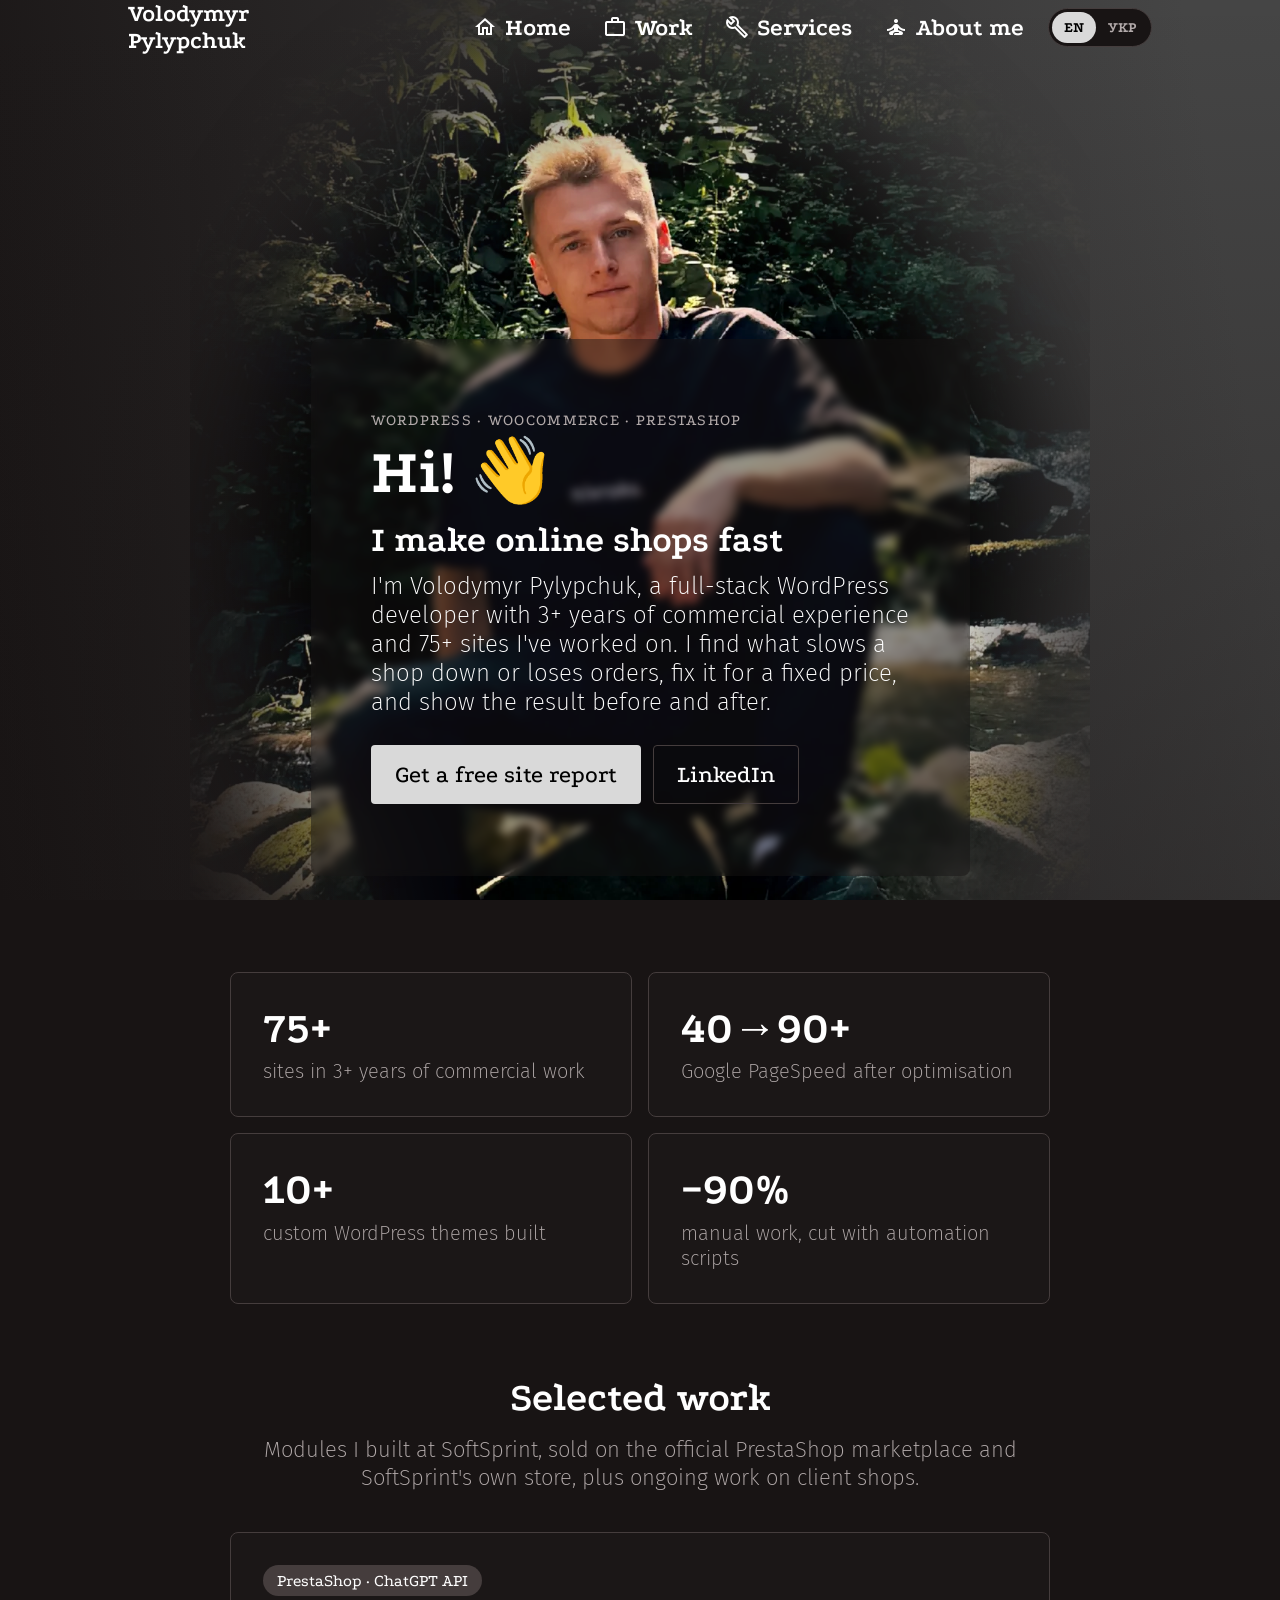
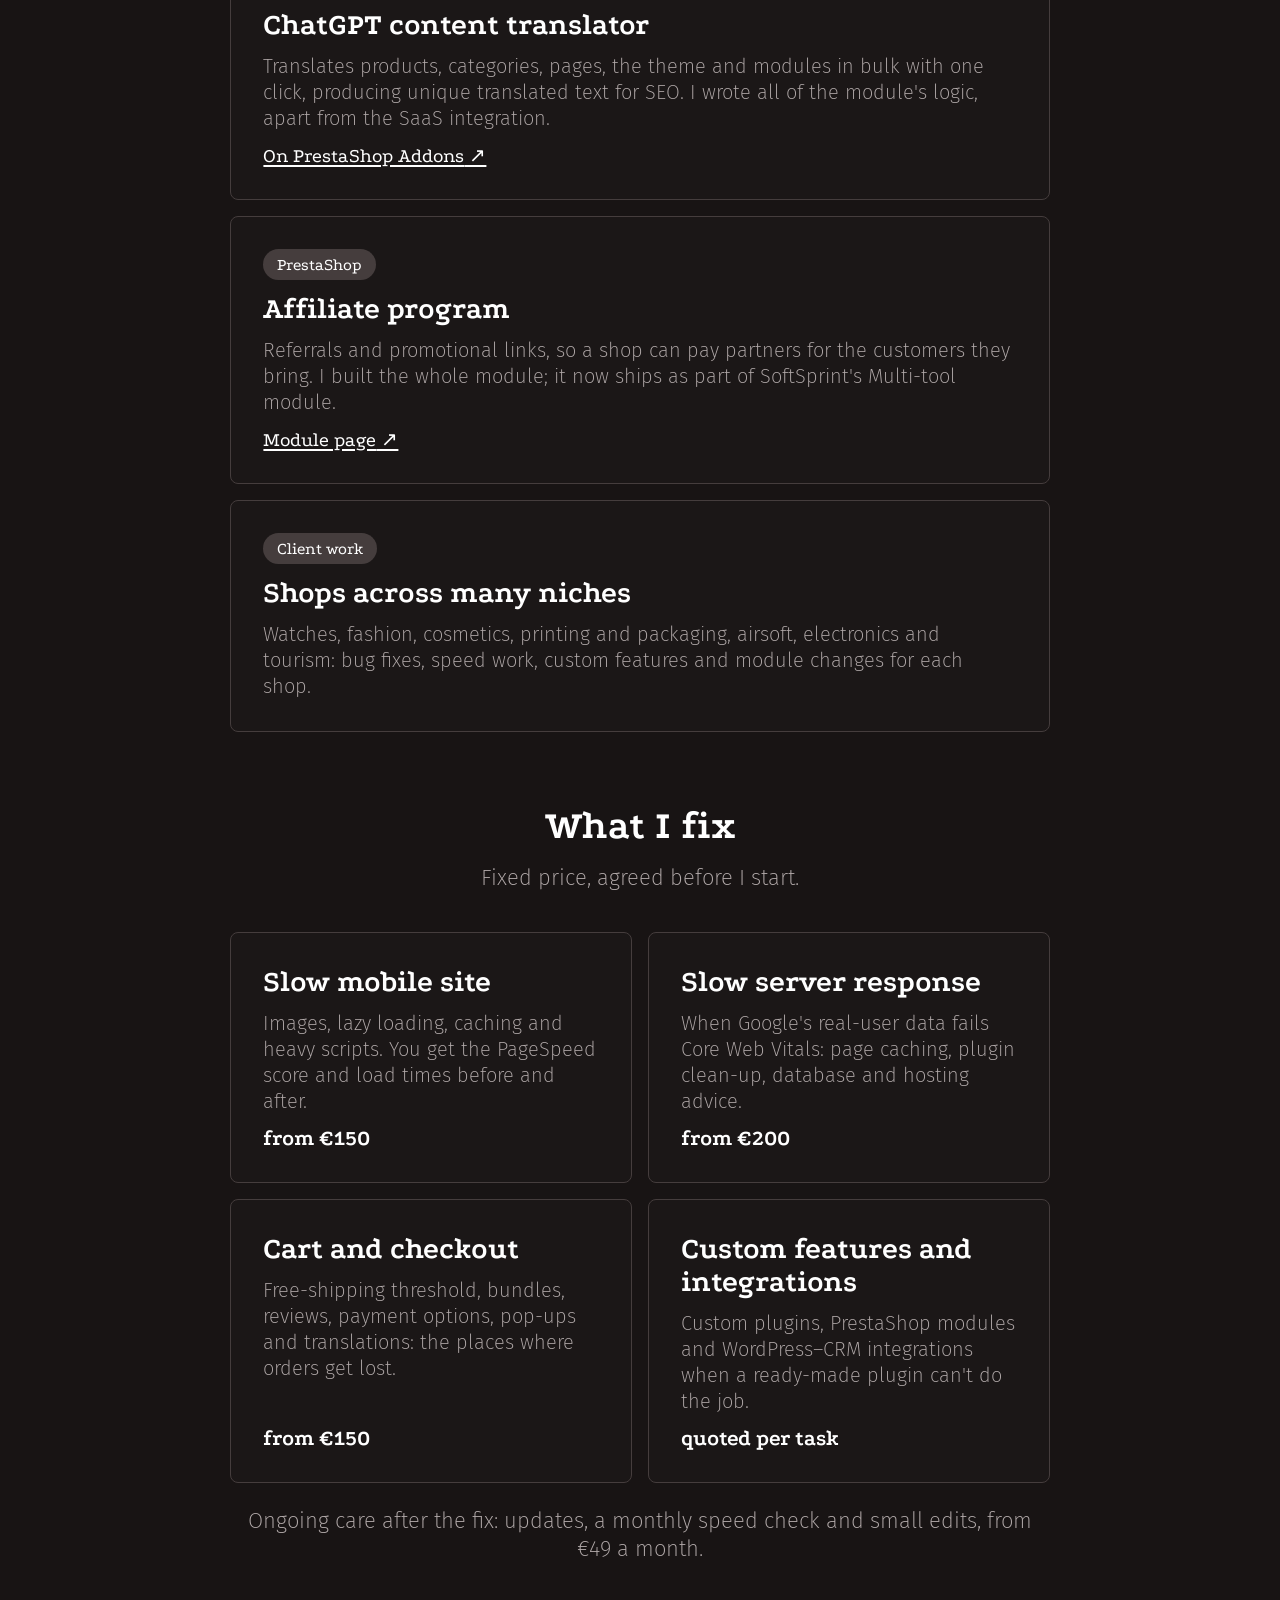
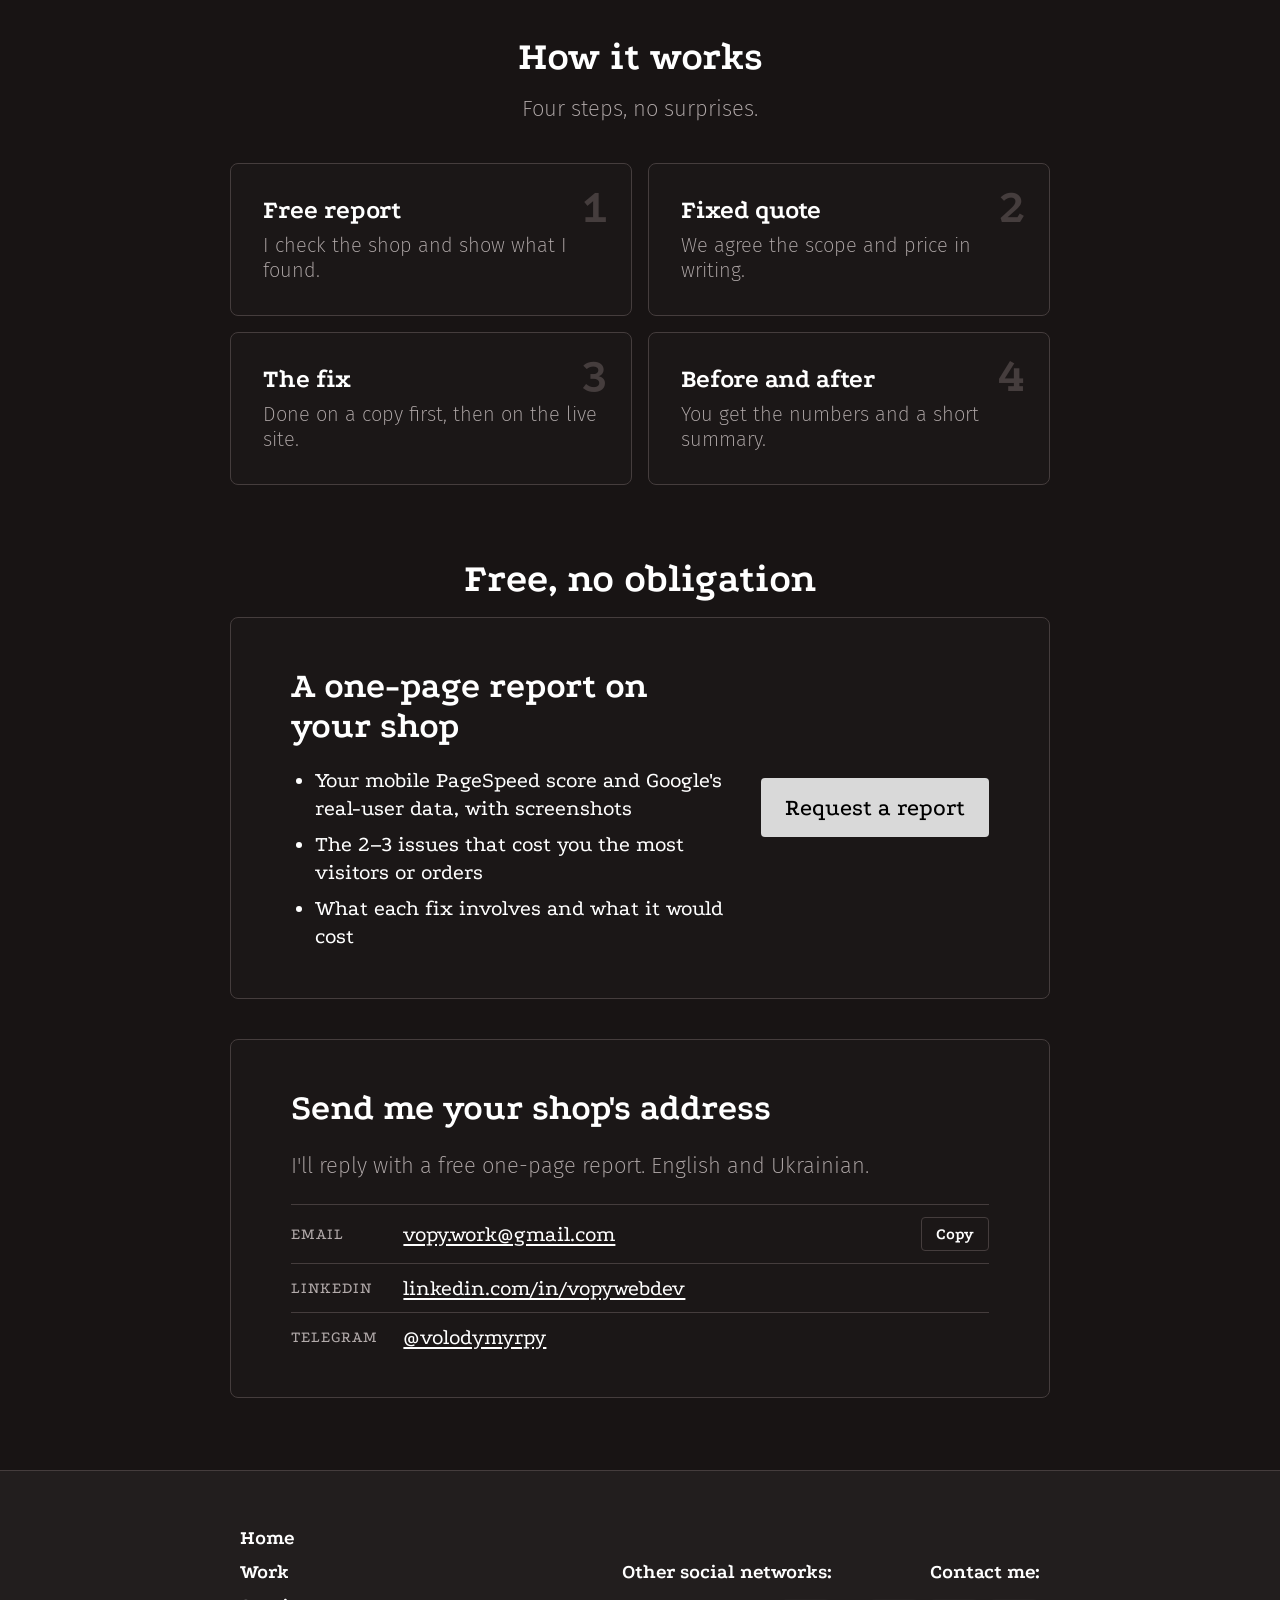
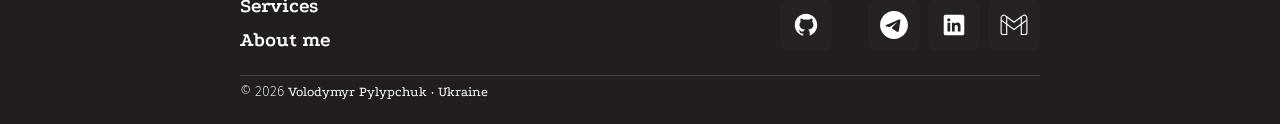
==== index.html @ 88cba9fb "Correct the 75+ sites and automation stats 75+ is every site worked on over 3+ years of commercial w" ====
<!doctype html>
<html lang="en">
<head>
  <meta charset="utf-8">
  <meta name="viewport" content="width=device-width, initial-scale=1">
  <title data-en="Volodymyr Pylypchuk · WordPress & PrestaShop developer" data-uk="Володимир Пилипчук · розробник WordPress і PrestaShop">Volodymyr Pylypchuk · WordPress & PrestaShop developer</title>
  <meta name="description" content="Volodymyr Pylypchuk, full-stack WordPress, WooCommerce and PrestaShop developer. I make online shops load fast and sell without friction.">
  <meta property="og:type" content="website">
  <meta property="og:title" content="Volodymyr Pylypchuk · WordPress & PrestaShop developer">
  <meta property="og:description" content="Volodymyr Pylypchuk, full-stack WordPress, WooCommerce and PrestaShop developer. I make online shops load fast and sell without friction.">
  <meta property="og:url" content="https://vopy03.github.io/portfolio/">
  <meta property="og:image" content="https://vopy03.github.io/portfolio/assets/img/self.webp">
  <link rel="canonical" href="https://vopy03.github.io/portfolio/">
  <link rel="icon" href="favicon.ico">
  <link rel="preconnect" href="https://fonts.googleapis.com">
  <link rel="preconnect" href="https://fonts.gstatic.com" crossorigin>
  <link rel="stylesheet" href="https://fonts.googleapis.com/css2?family=Podkova:wght@400;500;600;700&family=Fira+Sans:wght@300&display=swap">
  <link rel="stylesheet" href="https://fonts.googleapis.com/icon?family=Material+Icons+Outlined&display=block">
  <link rel="stylesheet" href="assets/css/style.css">
</head>
<body>
<script>(function(){var h=location.hash.slice(1),s=null;try{s=localStorage.getItem('lang')}catch(e){}var l=h==='uk'||h==='en'?h:(s||((navigator.language||'').toLowerCase().indexOf('uk')===0?'uk':'en'));if(l==='uk')document.body.classList.add('uk')})()</script>
<div class="transit"></div>
  <main>
    <div class="header">
      <a href="index.html" class="plink"><span class="logo-name"><span data-l="en">Volodymyr<br>Pylypchuk</span><span data-l="uk">Володимир<br>Пилипчук</span></span></a>
      <div class="header-right">
        <nav class="header-btns" aria-label="Main">
          <a href="index.html" class="header-btn plink"><span class="material-icons-outlined" aria-hidden="true">home</span><span class="header-btn-label"><span data-l="en">Home</span><span data-l="uk">Головна</span></span></a>
          <a href="index.html#work" class="header-btn"><span class="material-icons-outlined" aria-hidden="true">work_outline</span><span class="header-btn-label"><span data-l="en">Work</span><span data-l="uk">Роботи</span></span></a>
          <a href="index.html#services" class="header-btn"><span class="material-icons-outlined" aria-hidden="true">build</span><span class="header-btn-label"><span data-l="en">Services</span><span data-l="uk">Послуги</span></span></a>
          <a href="about.html" class="header-btn plink"><span class="material-icons-outlined" aria-hidden="true">self_improvement</span><span class="header-btn-label"><span data-l="en">About me</span><span data-l="uk">Про мене</span></span></a>
        </nav>
        <div class="lang" role="group" aria-label="Language">
          <button type="button" data-set="en" aria-pressed="true">EN</button>
          <button type="button" data-set="uk" aria-pressed="false">УКР</button>
        </div>
        <button type="button" class="header-burger-menu-btn" data-menu="open" aria-label="Menu"><span class="material-icons-outlined" aria-hidden="true">menu</span></button>
      </div>
      <div class="offcanvas-backdrop"></div>
      <div class="offcanvas" aria-hidden="true">
        <div class="offcanvas-header">
          <button type="button" class="material-icons-outlined btn-close" data-menu="close" aria-label="Close">close</button>
        </div>
        <div class="offcanvas-body">
          <nav class="header-btns" aria-label="Mobile">
          <a href="index.html" class="header-btn plink"><span class="material-icons-outlined" aria-hidden="true">home</span><span class="header-btn-label"><span data-l="en">Home</span><span data-l="uk">Головна</span></span></a>
          <a href="index.html#work" class="header-btn"><span class="material-icons-outlined" aria-hidden="true">work_outline</span><span class="header-btn-label"><span data-l="en">Work</span><span data-l="uk">Роботи</span></span></a>
          <a href="index.html#services" class="header-btn"><span class="material-icons-outlined" aria-hidden="true">build</span><span class="header-btn-label"><span data-l="en">Services</span><span data-l="uk">Послуги</span></span></a>
          <a href="about.html" class="header-btn plink"><span class="material-icons-outlined" aria-hidden="true">self_improvement</span><span class="header-btn-label"><span data-l="en">About me</span><span data-l="uk">Про мене</span></span></a>
          </nav>
        </div>
      </div>
    </div>
    <div class="welcome-block">
      <img alt="Volodymyr Pylypchuk" class="main-pic" src="assets/img/self.webp" width="1200" height="1200" fetchpriority="high">
      <div class="wrapper">
        <div class="first-text">
          <span class="ft-eyebrow">WordPress · WooCommerce · PrestaShop</span>
          <h1 class="ft-accent" data-l="en">Hi! 👋</h1><h1 class="ft-accent" data-l="uk">Привіт! 👋</h1>
          <h2 class="ft-subaccent" data-l="en">
            <div>I make online shops fast</div>
            <div>Full-stack WordPress developer</div>
            <div>75+ sites worked on</div>
            <div>PageSpeed ~40 → 90+</div>
            <div>I build PrestaShop modules</div>
            <div>I'm left handed :)</div>
          </h2>
          <h2 class="ft-subaccent" data-l="uk">
            <div>Роблю магазини швидкими</div>
            <div>Full-stack розробник на WordPress</div>
            <div>75+ сайтів у роботі</div>
            <div>PageSpeed ~40 → 90+</div>
            <div>Створюю модулі PrestaShop</div>
            <div>Я шульга :)</div>
          </h2>
          <p class="ft-solid" data-l="en">I'm Volodymyr Pylypchuk, a full-stack WordPress developer with 3+ years of commercial experience and 75+ sites I've worked on. I find what slows a shop down or loses orders, fix it for a fixed price, and show the result before and after.</p>
          <p class="ft-solid" data-l="uk">Я Володимир Пилипчук, full-stack розробник на WordPress, понад 3 роки комерційного досвіду і понад 75 сайтів, з якими я працював. Знаходжу, що гальмує магазин або губить замовлення, виправляю за фіксовану ціну й показую результат до і після.</p>
          <div class="ft-cta">
            <a class="p-more-btn" href="#contact"><span data-l="en">Get a free site report</span><span data-l="uk">Безкоштовний звіт</span></a>
            <a class="ghost-btn" href="https://www.linkedin.com/in/vopywebdev/" target="_blank" rel="noopener">LinkedIn</a>
          </div>
        </div>
      </div>
    </div>
    <div class="main-content">
      <div class="wrapper">
        <div class="facts">
          <div class="fact panel"><b>75+</b><span data-l="en">sites in 3+ years of commercial work</span><span data-l="uk">сайтів за 3+ роки комерційного досвіду</span></div>
          <div class="fact panel"><b>40→90+</b><span data-l="en">Google PageSpeed after optimisation</span><span data-l="uk">Google PageSpeed після оптимізації</span></div>
          <div class="fact panel"><b>10+</b><span data-l="en">custom WordPress themes built</span><span data-l="uk">власних тем WordPress</span></div>
          <div class="fact panel"><b>−90%</b><span data-l="en">manual work, cut with automation scripts</span><span data-l="uk">ручної роботи завдяки скриптам автоматизації</span></div>
        </div>

        <div id="work"></div>
        <h3 class="before-projects-label" data-l="en">Selected work</h3><h3 class="before-projects-label" data-l="uk">Вибрані роботи</h3>
        <p class="section-sub" data-l="en">Modules I built at SoftSprint, sold on the official PrestaShop marketplace and SoftSprint's own store, plus ongoing work on client shops.</p><p class="section-sub" data-l="uk">Модулі, які я створив у SoftSprint (продаються на офіційному маркетплейсі PrestaShop і в магазині SoftSprint), і робота з магазинами клієнтів.</p>
        <div class="cards">
          <article class="card panel">
            <span class="tag">PrestaShop · ChatGPT API</span>
            <h3 data-l="en">ChatGPT content translator</h3><h3 data-l="uk">Перекладач контенту на ChatGPT</h3>
            <p data-l="en">Translates products, categories, pages, the theme and modules in bulk with one click, producing unique translated text for SEO. I wrote all of the module's logic, apart from the SaaS integration.</p><p data-l="uk">Масово перекладає товари, категорії, сторінки, тему й модулі в один клік і дає унікальні тексти для SEO. Усю логіку модуля написав я, крім інтеграції з SaaS.</p>
            <a class="card-link" href="https://addons.prestashop.com/en/international-localization/95217-translate-all-in-one-using-chatgpt-seo-translation.html" target="_blank" rel="noopener"><span data-l="en">On PrestaShop Addons</span><span data-l="uk">На PrestaShop Addons</span> ↗</a>
          </article>
          <article class="card panel">
            <span class="tag">PrestaShop</span>
            <h3 data-l="en">Affiliate program</h3><h3 data-l="uk">Партнерська програма</h3>
            <p data-l="en">Referrals and promotional links, so a shop can pay partners for the customers they bring. I built the whole module; it now ships as part of SoftSprint's Multi-tool module.</p><p data-l="uk">Реферали й промопосилання, щоб магазин платив партнерам за приведених покупців. Модуль повністю мій, зараз він входить до модуля Multi-tool від SoftSprint.</p>
            <a class="card-link" href="https://softsprint.net/2023/10/14/affiliate-program-with-referrals-promotional-links-prestashop-module/" target="_blank" rel="noopener"><span data-l="en">Module page</span><span data-l="uk">Сторінка модуля</span> ↗</a>
          </article>
          <article class="card panel">
            <span class="tag" data-l="en">Client work</span><span class="tag" data-l="uk">Для клієнтів</span>
            <h3 data-l="en">Shops across many niches</h3><h3 data-l="uk">Магазини різних ніш</h3>
            <p data-l="en">Watches, fashion, cosmetics, printing and packaging, airsoft, electronics and tourism: bug fixes, speed work, custom features and module changes for each shop.</p><p data-l="uk">Годинники, одяг, косметика, друк і пакування, airsoft, електроніка, туризм: баги, швидкість, власний функціонал і допрацювання модулів під конкретний магазин.</p>
          </article>
        </div>

        <div id="services"></div>
        <h3 class="before-projects-label" data-l="en">What I fix</h3><h3 class="before-projects-label" data-l="uk">Що я виправляю</h3>
        <p class="section-sub" data-l="en">Fixed price, agreed before I start.</p><p class="section-sub" data-l="uk">Фіксована ціна, погоджена до початку.</p>
        <div class="cards two">
          <article class="card panel">
            <h3 data-l="en">Slow mobile site</h3><h3 data-l="uk">Повільна мобільна версія</h3>
            <p data-l="en">Images, lazy loading, caching and heavy scripts. You get the PageSpeed score and load times before and after.</p><p data-l="uk">Зображення, ліниве завантаження, кеш і важкі скрипти. Ви отримуєте оцінку PageSpeed і час завантаження до і після.</p>
            <span class="price" data-l="en">from €150</span><span class="price" data-l="uk">від 5 000 грн</span>
          </article>
          <article class="card panel">
            <h3 data-l="en">Slow server response</h3><h3 data-l="uk">Повільна відповідь сервера</h3>
            <p data-l="en">When Google's real-user data fails Core Web Vitals: page caching, plugin clean-up, database and hosting advice.</p><p data-l="uk">Коли реальні дані Google не проходять Core Web Vitals: кеш сторінок, чистка плагінів, база даних і поради щодо хостингу.</p>
            <span class="price" data-l="en">from €200</span><span class="price" data-l="uk">від 7 000 грн</span>
          </article>
          <article class="card panel">
            <h3 data-l="en">Cart and checkout</h3><h3 data-l="uk">Кошик і оформлення замовлення</h3>
            <p data-l="en">Free-shipping threshold, bundles, reviews, payment options, pop-ups and translations: the places where orders get lost.</p><p data-l="uk">Поріг безкоштовної доставки, набори, відгуки, способи оплати, спливні вікна й переклади: місця, де губляться замовлення.</p>
            <span class="price" data-l="en">from €150</span><span class="price" data-l="uk">від 5 000 грн</span>
          </article>
          <article class="card panel">
            <h3 data-l="en">Custom features and integrations</h3><h3 data-l="uk">Власний функціонал та інтеграції</h3>
            <p data-l="en">Custom plugins, PrestaShop modules and WordPress–CRM integrations when a ready-made plugin can't do the job.</p><p data-l="uk">Власні плагіни, модулі PrestaShop та інтеграції WordPress з CRM, коли готовий плагін не справляється.</p>
            <span class="price" data-l="en">quoted per task</span><span class="price" data-l="uk">ціна під задачу</span>
          </article>
        </div>
        <p class="note" data-l="en">Ongoing care after the fix: updates, a monthly speed check and small edits, from €49 a month.</p><p class="note" data-l="uk">Супровід після виправлення: оновлення, щомісячна перевірка швидкості й дрібні правки, від 1 500 грн на місяць.</p>

        <h3 class="before-projects-label" data-l="en">How it works</h3><h3 class="before-projects-label" data-l="uk">Як це працює</h3>
        <p class="section-sub" data-l="en">Four steps, no surprises.</p><p class="section-sub" data-l="uk">Чотири кроки без сюрпризів.</p>
        <ol class="steps">
          <li class="panel"><h3 data-l="en">Free report</h3><h3 data-l="uk">Безкоштовний звіт</h3><p data-l="en">I check the shop and show what I found.</p><p data-l="uk">Перевіряю магазин і показую, що знайшов.</p></li>
          <li class="panel"><h3 data-l="en">Fixed quote</h3><h3 data-l="uk">Фіксована ціна</h3><p data-l="en">We agree the scope and price in writing.</p><p data-l="uk">Погоджуємо обсяг робіт і ціну письмово.</p></li>
          <li class="panel"><h3 data-l="en">The fix</h3><h3 data-l="uk">Виправлення</h3><p data-l="en">Done on a copy first, then on the live site.</p><p data-l="uk">Спершу на копії сайту, потім на робочому.</p></li>
          <li class="panel"><h3 data-l="en">Before and after</h3><h3 data-l="uk">До і після</h3><p data-l="en">You get the numbers and a short summary.</p><p data-l="uk">Ви отримуєте цифри й короткий підсумок.</p></li>
        </ol>

        <div id="report"></div>
        <h3 class="before-projects-label" data-l="en">Free, no obligation</h3><h3 class="before-projects-label" data-l="uk">Безкоштовно, без зобов’язань</h3>
        <div class="report panel">
          <div>
            <h3 data-l="en">A one-page report on your shop</h3><h3 data-l="uk">Звіт на одну сторінку про ваш магазин</h3>
            <ul data-l="en">
              <li>Your mobile PageSpeed score and Google's real-user data, with screenshots</li>
              <li>The 2–3 issues that cost you the most visitors or orders</li>
              <li>What each fix involves and what it would cost</li>
            </ul>
            <ul data-l="uk">
              <li>Оцінка PageSpeed на мобільному і реальні дані Google, зі скріншотами</li>
              <li>2–3 проблеми, через які ви втрачаєте найбільше відвідувачів чи замовлень</li>
              <li>Що потрібно для кожного виправлення і скільки це коштує</li>
            </ul>
          </div>
          <a class="p-more-btn" href="#contact"><span data-l="en">Request a report</span><span data-l="uk">Замовити звіт</span></a>
        </div>

        <div style="height:40px"></div>
        <section class="contact panel" id="contact">
          <h3 data-l="en">Send me your shop's address</h3><h3 data-l="uk">Надішліть адресу свого магазину</h3>
          <p data-l="en">I'll reply with a free one-page report. English and Ukrainian.</p><p data-l="uk">Відповім безкоштовним звітом на одну сторінку. Українською та англійською.</p>
          <div class="rows">
            <div class="row"><span class="k">Email</span><a class="v" id="v-email" href="mailto:vopy.work@gmail.com">vopy.work@gmail.com</a><button class="copy" type="button" data-copy="v-email"><span data-l="en">Copy</span><span data-l="uk">Копіювати</span></button></div>
            <div class="row"><span class="k">LinkedIn</span><a class="v" href="https://www.linkedin.com/in/vopywebdev/" target="_blank" rel="noopener">linkedin.com/in/vopywebdev</a></div>
            <div class="row"><span class="k">Telegram</span><a class="v" href="https://t.me/volodymyrpy" target="_blank" rel="noopener">@volodymyrpy</a></div>
          </div>
        </section>
      </div>
    </div>
    <footer>
      <div class="footer-wrapper">
        <div class="footer-main-content">
          <div class="footer-links">
            <a href="index.html" class="footer-link plink"><span data-l="en">Home</span><span data-l="uk">Головна</span></a>
            <a href="index.html#work" class="footer-link"><span data-l="en">Work</span><span data-l="uk">Роботи</span></a>
            <a href="index.html#services" class="footer-link"><span data-l="en">Services</span><span data-l="uk">Послуги</span></a>
            <a href="about.html" class="footer-link plink"><span data-l="en">About me</span><span data-l="uk">Про мене</span></a>
          </div>
          <div class="footer-right-side">
            <div></div>
            <div class="footer-social">
              <div class="footer-social-other">
                <h4 class="footer-social-title"><span data-l="en">Other social networks:</span><span data-l="uk">Інші соцмережі:</span></h4>
                <div class="social-btn-collection">
                  <a href="https://github.com/vopy03" class="footer-social-btn" target="_blank" rel="noopener" aria-label="GitHub"><img alt="" src="assets/img/social/ghIcon.svg" width="28" height="28"></a>
                </div>
              </div>
              <div class="footer-social-contact">
                <h4 class="footer-social-title"><span data-l="en">Contact me:</span><span data-l="uk">Зв’язатися зі мною:</span></h4>
                <div class="social-btn-collection">
                  <a href="https://t.me/volodymyrpy" class="footer-social-btn" target="_blank" rel="noopener" aria-label="Telegram"><img alt="" src="assets/img/social/tgIcon.svg" width="28" height="28"></a>
                  <a href="https://www.linkedin.com/in/vopywebdev/" class="footer-social-btn" target="_blank" rel="noopener" aria-label="LinkedIn"><img alt="" src="assets/img/social/lnIcon.svg" width="28" height="28"></a>
                  <a href="mailto:vopy.work@gmail.com" class="footer-social-btn" aria-label="Email"><img alt="" src="assets/img/social/gIcon.svg" width="28" height="28"></a>
                </div>
              </div>
            </div>
          </div>
        </div>
        <p class="footer-underline-text">© 2026 <span data-l="en">Volodymyr Pylypchuk · Ukraine</span><span data-l="uk">Володимир Пилипчук · Україна</span></p>
      </div>
    </footer>
  </main>
  <script src="assets/js/main.js"></script>
</body>
</html>
---- assets/css/style.css ----
:root {
  --bg-color: #181414;
  --border-line-color: #453D3D;
  --footer-color: #221E1E;

  --grey-color: #D9D9D9;
  --grey-hover-color: #b9b9b9;
  --muted-color: #b3abab;
}

* {
  box-sizing: border-box;
  padding: 0;
  margin: 0;
  font-family: Podkova, Georgia, serif;
}

html,
body {
  max-width: 100vw;
  overflow-x: hidden;
  scroll-behavior: smooth;
}

body {
  color: white;
  background-color: var(--bg-color);
}

/* language switch: content is written in both languages */
body:not(.uk) [data-l="uk"] { display: none !important; }
body.uk [data-l="en"] { display: none !important; }

a {
  color: inherit;
  text-decoration: none;
}
a:hover {
  color: var(--grey-color);
}
.about-main-content a, .about-project-container p a, .text-link {
  text-decoration: underline;
  text-underline-offset: 3px;
}

:focus-visible {
  outline: 2px solid var(--grey-color);
  outline-offset: 3px;
  border-radius: 4px;
}

.main-content, .header, .wrapper, .footer-wrapper {
  width: 1350px;
  max-width: 1350px;
  margin: 0 auto;
}
.main-content {
  margin-bottom: 72px;
}

/* header */

.header {
  color: white;
  margin-top: 56px;
  position: absolute;
  left: 0;
  right: 0;
  display: flex;
  justify-content: space-between;
  align-items: center;
  gap: 16px;
  z-index: 99;
}

.logo-name {
  font-weight: 700;
  font-size: 24px;
  line-height: 27px;
  user-select: none;
}

.header-right {
  display: flex;
  align-items: center;
  gap: 16px;
}

.header-burger-menu-btn {
  display: none;
  justify-content: center;
  align-items: center;
  cursor: pointer;
  user-select: none;
  background: none;
  border: 0;
  color: inherit;
}
.header-burger-menu-btn span {
  padding: 8px;
  border-radius: 4px;
}
.header-burger-menu-btn:hover > span {
  background-color: var(--footer-color);
}

.header-btns {
  display: flex;
  justify-content: center;
  align-items: center;
  gap: 16px;
}
.header-btn {
  padding: 8px;
  border-radius: 4px;
  display: flex;
  justify-content: center;
  align-items: center;
  position: relative;
  gap: 8px;
  cursor: pointer;
  user-select: none;
  transition: 0.4s;
}

.header-btn::before {
  position: absolute;
  top: 0;
  left: 0;
  content: '';
  border-radius: inherit;
  width: 100%;
  height: 100%;
  z-index: -1;
  opacity: 0;
  transition: 0.6s;
  background: radial-gradient(250px circle at var(--mouse-x) var(--mouse-y), rgba(255,255,255,0.05), transparent 40%);
}
.header-btn:hover::before {
  opacity: 1;
}

.header-btn:hover {
  background-color: #18141422;
  transition: 0.4s;
}
.header-btn-label {
  font-weight: 700;
  font-size: 24px;
  line-height: 27px;
}

.lang {
  display: inline-flex;
  border: 1px solid var(--border-line-color);
  border-radius: 999px;
  padding: 3px;
  background-color: var(--bg-color);
}
.lang button {
  font: 700 15px/1 Podkova, Georgia, serif;
  border: 0;
  background: transparent;
  color: var(--muted-color);
  padding: 8px 12px;
  border-radius: 999px;
  cursor: pointer;
}
.lang button[aria-pressed="true"] {
  background-color: var(--grey-color);
  color: black;
}

/* header end */

.main-pic {
  position: absolute;
  width: 60%;
  height: 100%;
  bottom: 0;
  right: 0;
  object-position: 0px -10px;
  object-fit: cover;
  user-select: none;
}

.welcome-block {
  position: relative;
  overflow: hidden;
  color: white;
  height: 100vh;
  min-height: 720px;
  background: linear-gradient(180deg, rgba(24, 20, 20, 0) 0%, rgba(24, 20, 20, 0.4) 100%), linear-gradient(261.01deg, #454545 6.83%, #181414 100%);
}
.welcome-block .wrapper {
  position: relative;
  height: 100%;
}
.first-text {
  position: absolute;
  height: fit-content;
  top: 0;
  bottom: 0;
  margin: auto 0;
  padding: 72px 60px;
  background-color: var(--bg-color);
  border-radius: 8px;
}

.ft-eyebrow {
  display: block;
  font-size: 16px;
  letter-spacing: .08em;
  text-transform: uppercase;
  color: var(--muted-color);
  margin-bottom: 8px;
}

.ft-accent {
  font-weight: 700;
  font-size: 64px;
  line-height: 71px;
}
.ft-subaccent {
  margin-top: 12px;
  font-weight: 700;
  font-size: 36px;
  line-height: 40px;
  position: relative;
  overflow: hidden;
  height: 40px;
  max-width: 100%;
  display: flex;
  flex-direction: column;
  vertical-align: middle;
}
.ft-subaccent div {
  word-wrap: normal;
  max-width: 539px;
  position: relative;
  margin-top: -0px;
  flex: 0 0 100%;
  white-space: nowrap;
  overflow: hidden;
  text-overflow: ellipsis;
  transition: margin-top 1s ease-in-out;
}

.ft-solid {
  margin-top: 12px;
  width: 539px;
  font-family: Candara, 'Fira Sans', sans-serif;
  font-style: normal;
  font-weight: 200;
  font-size: 24px;
  line-height: 29px;
}

.ft-cta {
  margin-top: 28px;
  display: flex;
  flex-wrap: wrap;
  gap: 12px;
}

/* buttons */

.p-more-btn {
  display: inline-block;
  color: black;
  font-weight: 500;
  font-size: 24px;
  background: var(--grey-color);
  border-radius: 4px;
  padding: 16px 24px;
  cursor: pointer;
  user-select: none;
  transition: .4s;
}
.p-more-btn:hover {
  color: black;
  background-color: var(--grey-hover-color);
  transition: .4s;
}
.ghost-btn {
  display: inline-block;
  color: white;
  font-weight: 500;
  font-size: 24px;
  border: 1px solid var(--border-line-color);
  border-radius: 4px;
  padding: 15px 23px;
  transition: .4s;
}
.ghost-btn:hover {
  background-color: var(--footer-color);
}

/* main content indexjs */

.before-projects-label {
  color: white;
  position: relative;
  margin: 72px auto 16px;
  width: fit-content;
  max-width: 100%;
  text-align: center;
  font-weight: 700;
  font-size: 40px;
  line-height: 44px;
}
.section-sub {
  margin: 0 auto 40px;
  max-width: 760px;
  text-align: center;
  font-family: Candara, 'Fira Sans', sans-serif;
  font-weight: 200;
  font-size: 22px;
  line-height: 28px;
  color: var(--muted-color);
}

/* glowing panels: everything with a border reacts to the cursor */

.project-item, .panel {
  color: white;
  position: relative;
  background-color: rgba(255, 255, 255, 0.01);
  border: 1px solid var(--border-line-color);
  border-radius: 8px;
}
.project-item::before, .panel::before {
  position: absolute;
  top: 0;
  left: 0;
  content: '';
  border-radius: inherit;
  width: 100%;
  height: 100%;
  z-index: -1;
  opacity: 0;
  transition: 0.6s;
  background: radial-gradient(2800px circle at var(--mouse-x) var(--mouse-y), rgba(255,255,255,0.05), transparent 40%);
}
.project-item:hover::before, .panel:hover::before {
  opacity: 1;
}
.panel {
  padding: 32px;
}

/* numbers */

.facts {
  margin-top: 72px;
  display: grid;
  grid-template-columns: repeat(4, 1fr);
  gap: 16px;
}
.fact {
  display: grid;
  gap: 6px;
  align-content: start;
}
.fact b {
  font-weight: 700;
  font-size: 44px;
  line-height: 1.1;
}
.fact span {
  font-family: Candara, 'Fira Sans', sans-serif;
  font-weight: 200;
  font-size: 20px;
  line-height: 25px;
  color: var(--muted-color);
}

/* cards: work, services */

.cards {
  display: grid;
  grid-template-columns: repeat(3, 1fr);
  gap: 16px;
}
.cards.two {
  grid-template-columns: repeat(2, 1fr);
}
.card {
  display: flex;
  flex-direction: column;
  gap: 12px;
  min-width: 0;
}
.card h3 {
  font-weight: 700;
  font-size: 30px;
  line-height: 33px;
}
.card p {
  font-family: Candara, 'Fira Sans', sans-serif;
  font-weight: 200;
  font-size: 20px;
  line-height: 26px;
  color: var(--muted-color);
}
.card .card-link {
  margin-top: auto;
  font-size: 20px;
  text-decoration: underline;
  text-underline-offset: 3px;
}
.tag, .project-techs-tags-container span {
  align-self: flex-start;
  background-color: var(--border-line-color);
  padding: 6px 14px;
  border-radius: 20px;
  font-size: 17px;
  user-select: none;
}
.card .price {
  margin-top: auto;
  font-weight: 700;
  font-size: 22px;
}
.note {
  margin-top: 24px;
  text-align: center;
  font-family: Candara, 'Fira Sans', sans-serif;
  font-weight: 200;
  font-size: 22px;
  line-height: 28px;
  color: var(--muted-color);
}

/* free report */

.report {
  display: grid;
  grid-template-columns: 1fr auto;
  align-items: center;
  gap: 32px;
  padding: 48px 60px;
}
.report h3 {
  font-weight: 700;
  font-size: 36px;
  line-height: 40px;
}
.report ul {
  margin-top: 20px;
  padding-left: 24px;
  display: grid;
  gap: 8px;
  font-family: Candara, 'Fira Sans', sans-serif;
  font-weight: 200;
  font-size: 22px;
  line-height: 28px;
}

/* process */

.steps {
  list-style: none;
  display: grid;
  grid-template-columns: repeat(4, 1fr);
  gap: 16px;
  counter-reset: s;
}
.steps li {
  counter-increment: s;
  display: grid;
  gap: 8px;
  align-content: start;
}
.steps li::after {
  content: counter(s);
  position: absolute;
  top: 20px;
  right: 24px;
  font-weight: 700;
  font-size: 48px;
  line-height: 1;
  color: var(--border-line-color);
}
.steps h3 {
  font-weight: 700;
  font-size: 26px;
  line-height: 29px;
  padding-right: 40px;
}
.steps p {
  font-family: Candara, 'Fira Sans', sans-serif;
  font-weight: 200;
  font-size: 20px;
  line-height: 25px;
  color: var(--muted-color);
}

/* earlier projects */

.project-item {
  width: 100%;
  height: fit-content;
  padding: 64px 100px;
  margin-bottom: 32px;
}

.p-all-info {
  display: flex;
  align-items: center;
  gap: 100px;
  margin-bottom: 40px;
}

.p-logo {
  width: fit-content;
  flex-shrink: 0;
}
.p-logo img {
  object-fit: contain;
  width: 350px;
  height: 180px;
}

.p-title {
  font-weight: 700;
  font-size: 48px;
  line-height: 53px;
}

.p-desc {
  margin-top: 12px;
  font-weight: 500;
  font-size: 24px;
  line-height: 27px;
}

.p-bottom {
  display: flex;
  justify-content: flex-end;
}

/* contact */

.contact {
  display: grid;
  gap: 24px;
  padding: 48px 60px;
}
.contact h3 {
  font-weight: 700;
  font-size: 36px;
  line-height: 40px;
}
.contact > p {
  font-family: Candara, 'Fira Sans', sans-serif;
  font-weight: 200;
  font-size: 22px;
  line-height: 28px;
  color: var(--muted-color);
  max-width: 760px;
}
.rows {
  display: grid;
  gap: 12px;
}
.row {
  display: flex;
  align-items: center;
  justify-content: space-between;
  gap: 12px;
  flex-wrap: wrap;
  border-top: 1px solid var(--border-line-color);
  padding-top: 12px;
}
.row .k {
  font-size: 16px;
  letter-spacing: .06em;
  text-transform: uppercase;
  color: var(--muted-color);
  min-width: 100px;
}
.row .v {
  flex: 1;
  font-size: 22px;
  overflow-wrap: anywhere;
}
.row a.v {
  text-decoration: underline;
  text-underline-offset: 3px;
}
.copy {
  font: 700 16px/1 Podkova, Georgia, serif;
  background: transparent;
  color: white;
  border: 1px solid var(--border-line-color);
  border-radius: 4px;
  padding: 8px 14px;
  cursor: pointer;
}
.copy:hover {
  background-color: var(--footer-color);
}

/* footer */

footer {
  background-color: var(--footer-color);
  margin-top: 72px;
  width: 100%;
  border-top: 1px solid var(--border-line-color);
  padding: 56px 0 24px 0;
}

.footer-wrapper {
  position: relative;
  padding: 0 112px;
  display: flex;
  flex-direction: column;
  justify-content: space-between;
}

.footer-links {
  color: white;
  font-weight: 700;
  font-size: 20px;
  line-height: 22px;
  width: fit-content;
  display: flex;
  flex-direction: column;
  gap: 12px;
}

.footer-main-content {
  display: flex;
  justify-content: space-between;
}

.footer-underline-text {
  color: white;
  position: relative;
  font-family: Candara, 'Fira Sans', sans-serif;
  font-weight: 200;
  font-size: 14px;
  line-height: 17px;
  margin-top: 32px;
  bottom: 0;
}
.footer-underline-text::before {
  position: absolute;
  top: -8px;
  content: '';
  height: 1px;
  width: 100%;
  background-color: var(--border-line-color);
}

.footer-right-side {
  display: flex;
  flex-direction: column;
  justify-content: space-between;
}

.footer-social {
  position: relative;
  bottom: 0;
  display: flex;
  gap: 36px;
}

.footer-social-other, .footer-social-contact {
  color: white;
  text-align: right;
}

.footer-social-title {
  font-weight: 700;
  font-size: 20px;
  line-height: 22px;
  margin-bottom: 16px;
}

.footer-social-btn {
  display: inline-block;
  padding: 12px;
  border-radius: 8px;
  background: rgba(255, 255, 255, 0.02);
  cursor: pointer;
  position: relative;
  user-select: none;
  line-height: 0;
}
.footer-social-btn img {
  width: 28px;
  height: 28px;
}
.footer-social-btn::before {
  position: absolute;
  top: 0;
  left: 0;
  content: '';
  border-radius: inherit;
  width: 100%;
  height: 100%;
  background: radial-gradient(80px circle at var(--mouse-x) var(--mouse-y), rgba(255,255,255,0.1), transparent 40%);
  z-index: 2;
  opacity: 0;
  transition: 0.4s;
}
.footer-social-btn:hover::before {
  opacity: 1;
  transition: 0.4s;
}

.social-btn-collection {
  display: flex;
  justify-content: flex-end;
  gap: 8px;
}

/* About page */

.other-main .header {
  position: relative;
}

.about-main-content .wrapper {
  color: white;
  margin-top: 84px;
  min-height: 50vh;
  max-width: 760px;
}

.about-text h1 {
  font-weight: 700;
  font-size: 48px;
  line-height: 53px;
}

.about-text h2 {
  margin-top: 12px;
  font-weight: 600;
  font-size: 28px;
  line-height: 31px;
}
.about-text h3 {
  margin-top: 48px;
  font-weight: 700;
  font-size: 32px;
  line-height: 35px;
}
.about-text p, .about-text li {
  margin-top: 24px;
  font-family: Candara, 'Fira Sans', sans-serif;
  font-weight: 200;
  font-size: 24px;
  line-height: 29px;
}
.about-text p {
  text-align: justify;
}
.about-text ul {
  padding-left: 24px;
}
.about-text li {
  margin-top: 14px;
}

.job-meta, .edu-year {
  display: block;
  margin-top: 20px;
  font-size: 20px;
  color: var(--muted-color);
}
.job-title {
  margin-top: 4px;
  font-weight: 700;
  font-size: 26px;
}
.edu {
  list-style: none;
  padding: 0 !important;
}
.edu li {
  margin-top: 4px;
}
.tools-group {
  margin-top: 24px;
}
.tools-group .label {
  display: block;
  font-size: 18px;
  letter-spacing: .06em;
  text-transform: uppercase;
  color: var(--muted-color);
  margin-bottom: 12px;
}
.tools-group .project-techs-tags-container {
  margin-top: 0;
}

/* project page */

.about-project, .project-techs, .project-rewiew {
  position: relative;
  margin-top: 56px;
  color: white;
  border: 1px solid var(--border-line-color);
  border-radius: 8px;
  padding: 56px 60px;
  margin-bottom: 32px;
  background: rgba(255, 255, 255, 0.01);
}
.about-project::after {
  content: '';
  display: table;
  clear: both;
}

.about-project::before, .project-techs::before, .project-rewiew::before {
  position: absolute;
  top: 0;
  left: 0;
  content: '';
  border-radius: inherit;
  width: 100%;
  height: 100%;
  z-index: -1;
  opacity: 0;
  transition: 0.6s;
  background: radial-gradient(2800px circle at var(--mouse-x) var(--mouse-y), rgba(255,255,255,0.05), transparent 40%);
}
.about-project:hover::before, .project-techs:hover::before, .project-rewiew:hover::before {
  opacity: 1;
}

.project-techs, .project-rewiew {
  margin-top: 32px;
  padding: 40px 60px;
}
.project-techs h3, .project-rewiew h3 {
  font-weight: 700;
  font-size: 40px;
  line-height: 44px;
}

.proj-back {
  position: absolute;
  left: 8px;
  top: 8px;
  font-size: 28px;
  padding: 4px;
  border-radius: 8px;
  cursor: pointer;
  transition: background-color 0.3s;
}
.proj-back:hover {
  transition: background-color 0.3s;
  background-color: var(--footer-color);
}

.about-project h1 {
  position: relative;
  font-weight: 700;
  font-size: 48px;
  line-height: 53px;
}
.about-project h1::before {
  position: absolute;
  bottom: -12px;
  content: '';
  height: 1px;
  background-color: #A3A3A3;
  width: 50%;
}
.about-project-p, .about-project-p-header {
  margin-top: 16px;
  font-weight: 400;
  font-size: 24px;
  line-height: 27px;
  text-align: justify;
  word-wrap: break-word;
  position: relative;
}

.about-project-img {
  display: block;
  margin-top: 16px;
  width: 100%;
  object-fit: contain;
  height: auto;
}

.open_innew {
  font-size: 20px;
  position: absolute;
  top: 0;
}

.about-project-p-header {
  margin-top: 32px;
}

.project-logoimg {
  position: relative;
  top: -56px;
  float: right;
  width: 350px;
  margin-left: 40px;
}
.project-logoimg img {
  object-fit: contain;
  width: 350px;
  height: 180px;
}

.project-techs-tags-container {
  display: flex;
  flex-wrap: wrap;
  gap: 12px;
  margin-top: 28px;
}
.project-techs-tags-container span:hover {
  opacity: 0.8;
}

/* mobile menu (was react-bootstrap Offcanvas) */

.offcanvas {
  position: fixed;
  top: 0;
  right: 0;
  z-index: 1045;
  display: flex;
  flex-direction: column;
  width: 100vw;
  max-width: 100%;
  color: white;
  visibility: hidden;
  background-color: var(--footer-color);
  border-left: 1px solid var(--border-line-color);
  transform: translateX(100%);
  transition: transform .3s ease-in-out, visibility .3s;
}
.offcanvas.show {
  transform: none;
  visibility: visible;
}
.offcanvas-header {
  display: flex;
  align-items: center;
  justify-content: flex-end;
  padding: 1rem;
}
.offcanvas-body {
  flex-grow: 1;
  padding: 1rem;
  overflow-y: auto;
}
.btn-close {
  box-sizing: content-box;
  cursor: pointer;
  border-radius: 0.375rem;
  opacity: .7;
  user-select: none;
  padding: 4px;
  font-size: 28px;
  background: none;
  border: 0;
  color: inherit;
}
.offcanvas-backdrop {
  position: fixed;
  top: 0;
  left: 0;
  z-index: 1040;
  width: 100vw;
  height: 100vh;
  background-color: #000;
  opacity: 0;
  pointer-events: none;
  transition: opacity .15s linear;
}
.offcanvas-backdrop.show {
  opacity: 0.5;
  pointer-events: auto;
}

/* transition */

.transit {
  position: fixed;
  top: 0;
  width: 100%;
  height: 100vh;
  background-color: var(--bg-color);
  animation: out 0.5s forwards;
  animation-delay: 0.3s;
  z-index: 100;
  pointer-events: none;
}
@keyframes out {
  from { height: 100vh; }
  to { height: 0vh; }
}

@keyframes in {
  0% { height: 0vh; }
  5% { height: 100vh; }
  90% { height: 100vh; }
  100% { height: 0vh; }
}

.transit-back {
  height: 0vh;
  top: auto;
  bottom: 0;
  animation: in 2.6s forwards;
}

@media (prefers-reduced-motion: reduce) {
  .transit { display: none; }
  .ft-subaccent div { transition: none; }
}

/* scrollbar */

::-webkit-scrollbar {
  width: 16px;
  height: 8px;
  background-color: var(--bg-color);
}
::-webkit-scrollbar-thumb {
  background-color: var(--grey-hover-color);
  border-radius: 5px;
}
::-webkit-scrollbar-thumb:hover {
  background-color: var(--grey-color);
}

/* ---------------- media ---------------- */

@media only screen and (max-width: 1450px) {

  .about-project-img {
    object-fit: cover;
    aspect-ratio: 16/7;
    height: auto;
  }
  .no-aspect-ratio {
    aspect-ratio: initial;
  }

  .main-content, .header, .wrapper, .footer-wrapper {
    width: 80%;
    max-width: initial;
    margin: 0 auto;
  }

  .main-pic {
    width: 100%;
    object-position: initial;
    object-fit: contain;
  }

  .first-text {
    top: initial;
    bottom: 24px;
    left: 0;
    right: 0;
    width: fit-content;
    margin: 0 auto;
    background-color: #18141474;
    backdrop-filter: blur(4px);
  }

  .project-item {
    padding: 48px 64px;
  }
  .p-logo {
    width: 40%;
  }
  .p-all-info {
    gap: 40px;
    margin-bottom: 20px;
  }
  .p-logo img {
    width: 100%;
    height: 100%;
  }
  .p-title {
    font-size: 36px;
  }
  .p-desc {
    margin-top: 0;
    font-size: 20px;
    line-height: normal;
  }

  .cards {
    grid-template-columns: 1fr;
  }
  .steps, .facts {
    grid-template-columns: repeat(2, 1fr);
  }
}

@media only screen and (max-width: 1300px) {

  .project-logoimg {
    float: none;
    top: 12px;
    margin: 0 auto;
  }
  .about-project-p-header {
    margin-top: 12px;
  }
  .about-project h1 {
    text-align: center;
  }
  .about-project h1::before {
    left: 0;
    right: 0;
    margin: 0 auto;
  }
}

@media only screen and (max-width: 1000px) {

  .about-project h1 {
    font-size: 36px;
    line-height: normal;
  }

  .about-project-p, .about-project-p-header {
    margin-top: 12px;
    font-size: 20px;
    line-height: normal;
  }

  .project-techs h3, .project-rewiew h3 {
    font-size: 28px;
    line-height: normal;
  }

  .p-all-info {
    gap: 20px;
    flex-direction: column;
    align-items: flex-start;
  }

  .p-logo {
    width: 100%;
    height: 200px;
    max-width: 80%;
  }

  .before-projects-label {
    font-size: 32px;
    line-height: 36px;
  }

  .cards.two {
    grid-template-columns: 1fr;
  }
  .report {
    grid-template-columns: 1fr;
    padding: 40px;
  }
  .contact {
    padding: 40px;
  }

  .footer-wrapper {
    padding: 0;
  }

  .header > .header-right > .header-btns {
    display: none;
  }

  .header-burger-menu-btn {
    display: flex;
  }
  .offcanvas-body .header-btns {
    display: flex;
    flex-direction: column;
  }
  .offcanvas-body .header-btn {
    width: 100%;
    padding: 16px 0px;
  }
  .header-btn:hover {
    color: var(--grey-color);
    background-color: transparent;
    transition: 0s;
  }
}

@media only screen and (max-width: 980px) {
  .main-pic {
    object-fit: cover;
  }
}

@media only screen and (max-width: 750px) {

  .main-content, .header, .wrapper, .footer-wrapper {
    width: 90%;
    max-width: initial;
    margin: 0 auto;
  }
  .header {
    margin-top: 32px;
  }
  .welcome-block {
    min-height: 760px;
  }
  .main-pic {
    height: 70%;
    top: 0;
    bottom: auto;
    object-position: center top;
  }
  .first-text {
    top: initial;
    bottom: 24px;
    left: 0;
    right: 0;
    width: 100%;
    margin: 0 auto;
    padding: 28px 24px;
    background-color: #181414cc;
    backdrop-filter: blur(4px);
  }

  .ft-accent {
    font-size: 44px;
    line-height: normal;
  }

  .ft-subaccent {
    font-size: 22px;
    line-height: 30px;
    height: 30px;
  }

  .ft-solid {
    width: 100%;
    font-size: 19px;
    line-height: 24px;
  }
  .ft-cta {
    margin-top: 20px;
  }
  .p-more-btn, .ghost-btn {
    font-size: 19px;
    padding: 12px 16px;
  }
  .ghost-btn {
    padding: 11px 15px;
  }

  .facts {
    margin-top: 40px;
    gap: 12px;
  }
  .fact b {
    font-size: 28px;
  }
  .fact.panel {
    padding: 20px 16px;
  }
  .fact span {
    font-size: 17px;
    line-height: 21px;
  }
  .panel {
    padding: 24px;
  }
  .card h3 {
    font-size: 25px;
    line-height: 28px;
  }
  .card p, .steps p {
    font-size: 18px;
    line-height: 23px;
  }
  .steps {
    grid-template-columns: 1fr;
  }
  .report, .contact {
    padding: 28px 24px;
  }
  .report h3, .contact h3 {
    font-size: 28px;
    line-height: 32px;
  }
  .report ul, .contact > p, .section-sub, .note {
    font-size: 19px;
    line-height: 24px;
  }
  .row .k {
    flex-basis: 100%;
  }
  .row .v {
    font-size: 19px;
  }

  .p-logo {
    max-width: 400px;
    height: 160px;
    width: 100%;
  }

  .footer-main-content {
    flex-direction: column;
    gap: 24px;
    margin: 0 auto;
  }
  .footer-links {
    align-self: center;
    text-align: center;
  }
  .social-btn-collection {
    justify-content: center;
  }
  .footer-social-other, .footer-social-contact {
    text-align: center;
  }

  .about-main-content .wrapper {
    margin-top: 48px;
  }
  .about-text h1 {
    font-size: 36px;
    line-height: initial;
  }
  .about-text h2 {
    font-size: 24px;
    line-height: initial;
  }
  .about-text h3 {
    margin-top: 36px;
    font-size: 26px;
    line-height: initial;
  }
  .about-text p, .about-text li {
    margin-top: 16px;
    font-size: 19px;
    line-height: 25px;
  }
  .about-text li {
    margin-top: 10px;
  }
  .job-meta, .edu-year {
    font-size: 17px;
  }
}

@media only screen and (max-width: 630px) {

  .header .logo-name {
    font-size: 20px;
    line-height: 22px;
  }

  .proj-back {
    top: 4px;
    left: 4px;
  }

  .about-project, .project-techs, .project-rewiew {
    padding: 28px 24px;
  }

  .project-logoimg {
    width: 100%;
  }
  .project-logoimg img {
    width: 100%;
  }

  .footer-social {
    flex-direction: column;
    gap: 24px;
  }

  .project-item {
    padding: 28px 24px;
  }
  .p-title {
    font-size: 30px;
    line-height: 34px;
  }
  .p-bottom {
    justify-content: center;
  }
}

@media only screen and (max-width: 425px) {

  .about-project h1 {
    font-size: 28px;
  }

  .project-techs h3, .project-rewiew h3 {
    font-size: 22px;
    line-height: normal;
  }

  .about-project-p, .about-project-p-header {
    font-size: 16px;
  }

  .ft-accent {
    font-size: 36px;
  }
  .ft-subaccent {
    font-size: 18px;
    line-height: 26px;
    height: 26px;
  }
  .ft-solid {
    font-size: 17px;
    line-height: 22px;
  }
  .before-projects-label {
    font-size: 27px;
    line-height: 31px;
  }
  .facts {
    grid-template-columns: 1fr 1fr;
  }
}

/* five nav items + language switch need more room than the 80% wrapper gives on small laptops */
@media only screen and (max-width: 1200px) and (min-width: 1001px) {
  .header > .header-right > .header-btns {
    display: none;
  }
  .header-burger-menu-btn {
    display: flex;
  }
  .offcanvas-body .header-btns {
    display: flex;
    flex-direction: column;
  }
  .offcanvas-body .header-btn {
    width: 100%;
    padding: 16px 0px;
  }
}
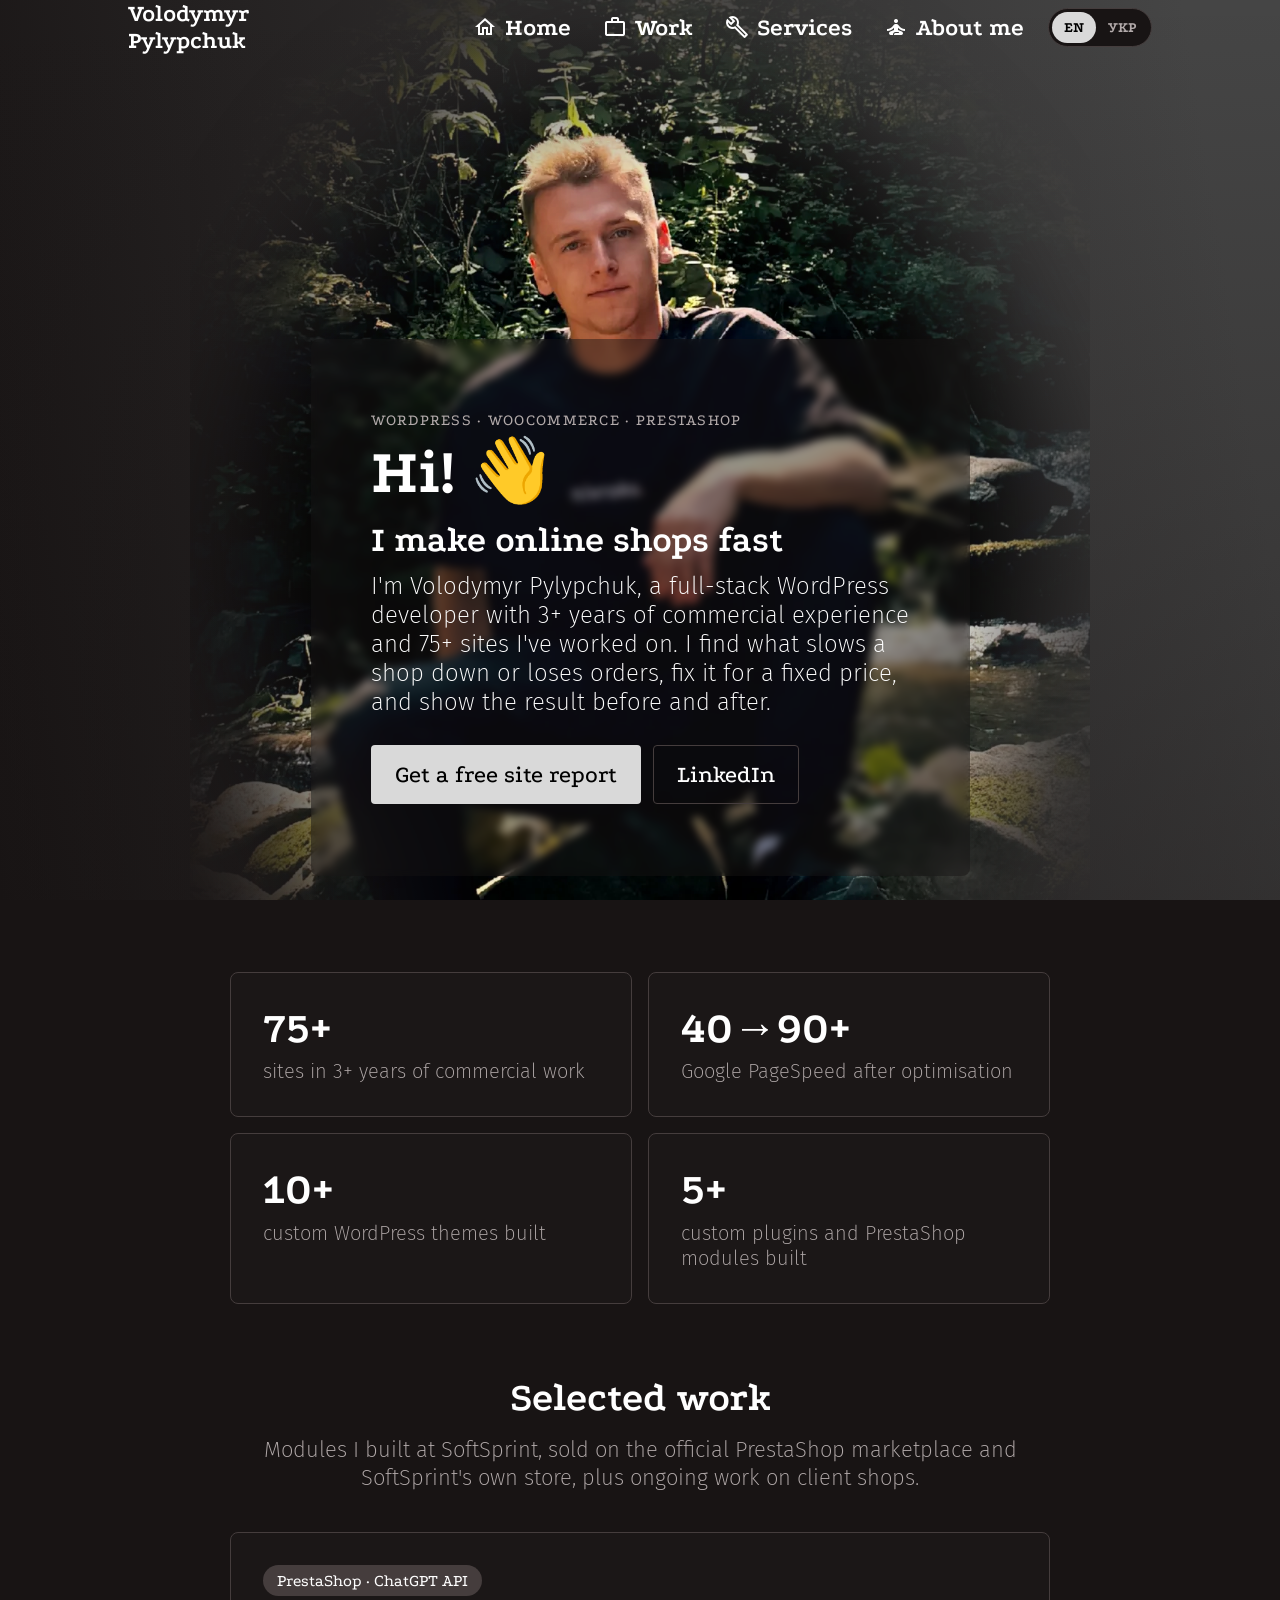
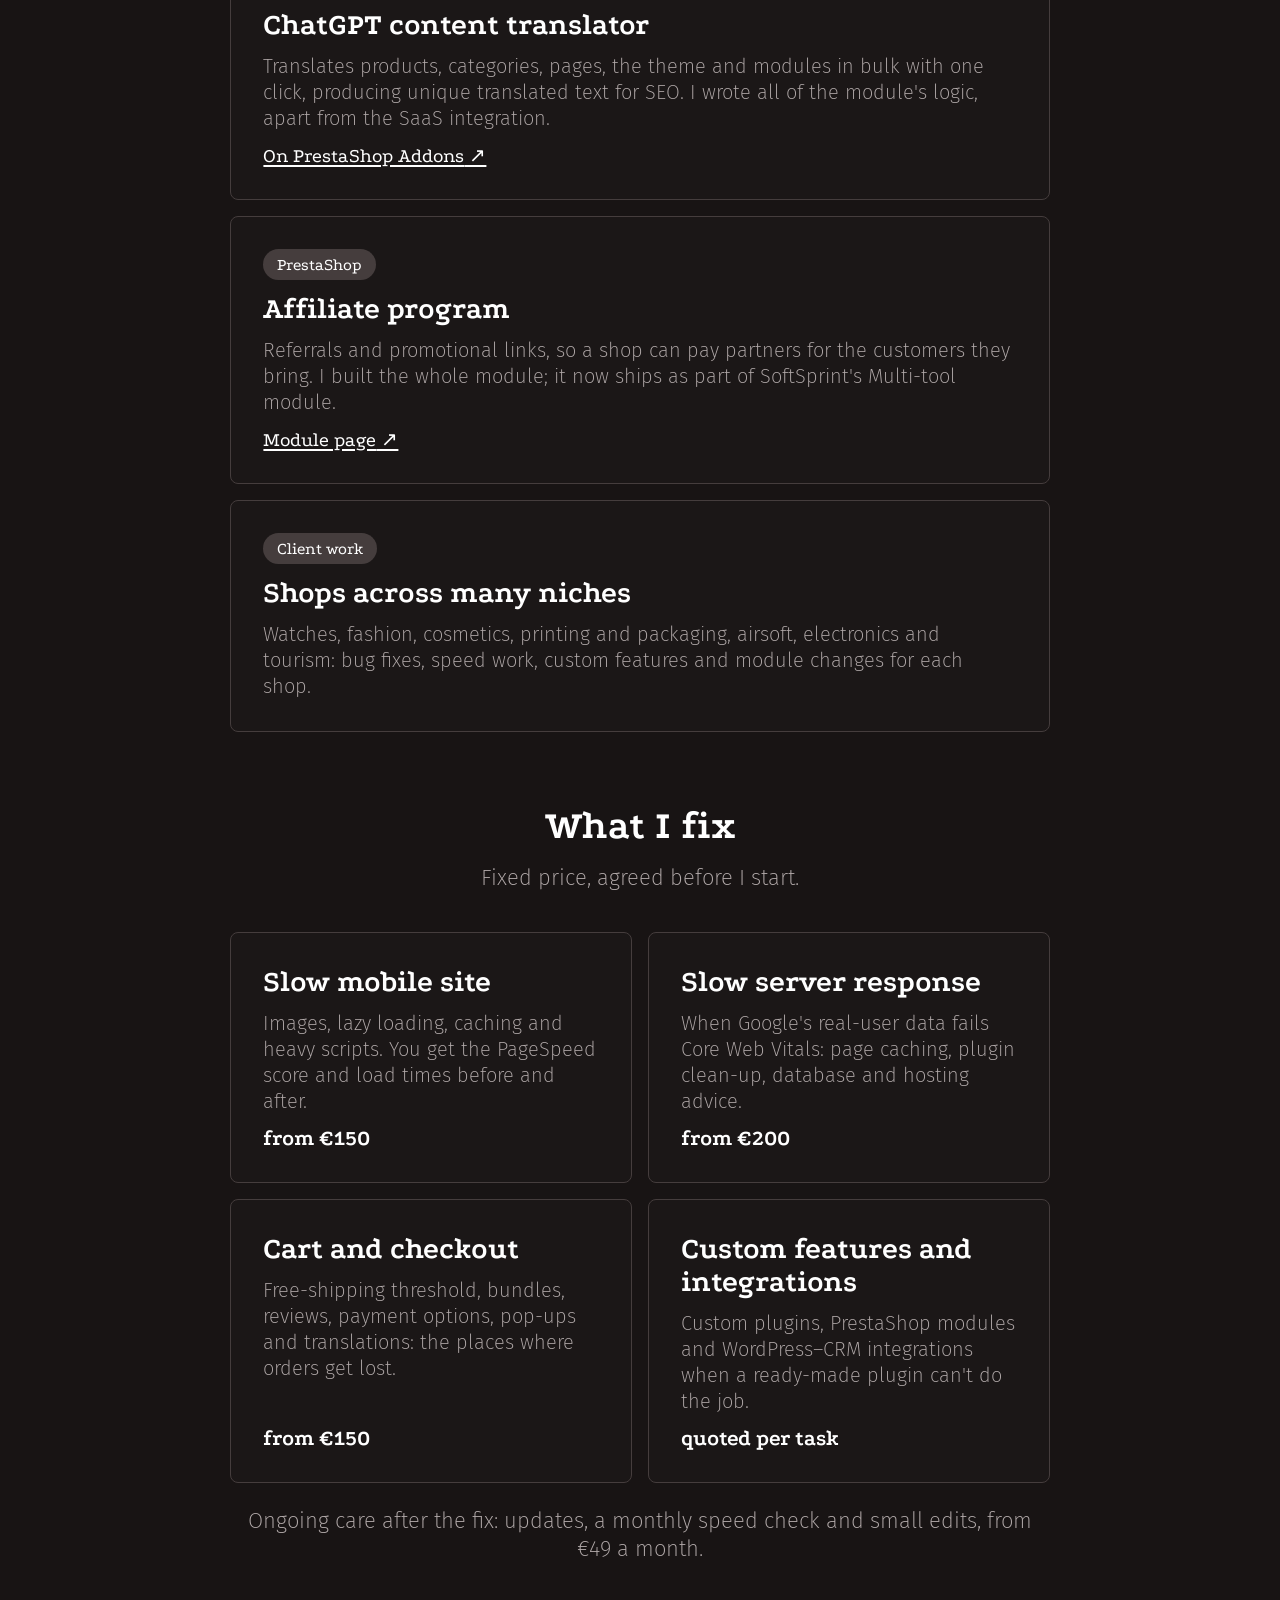
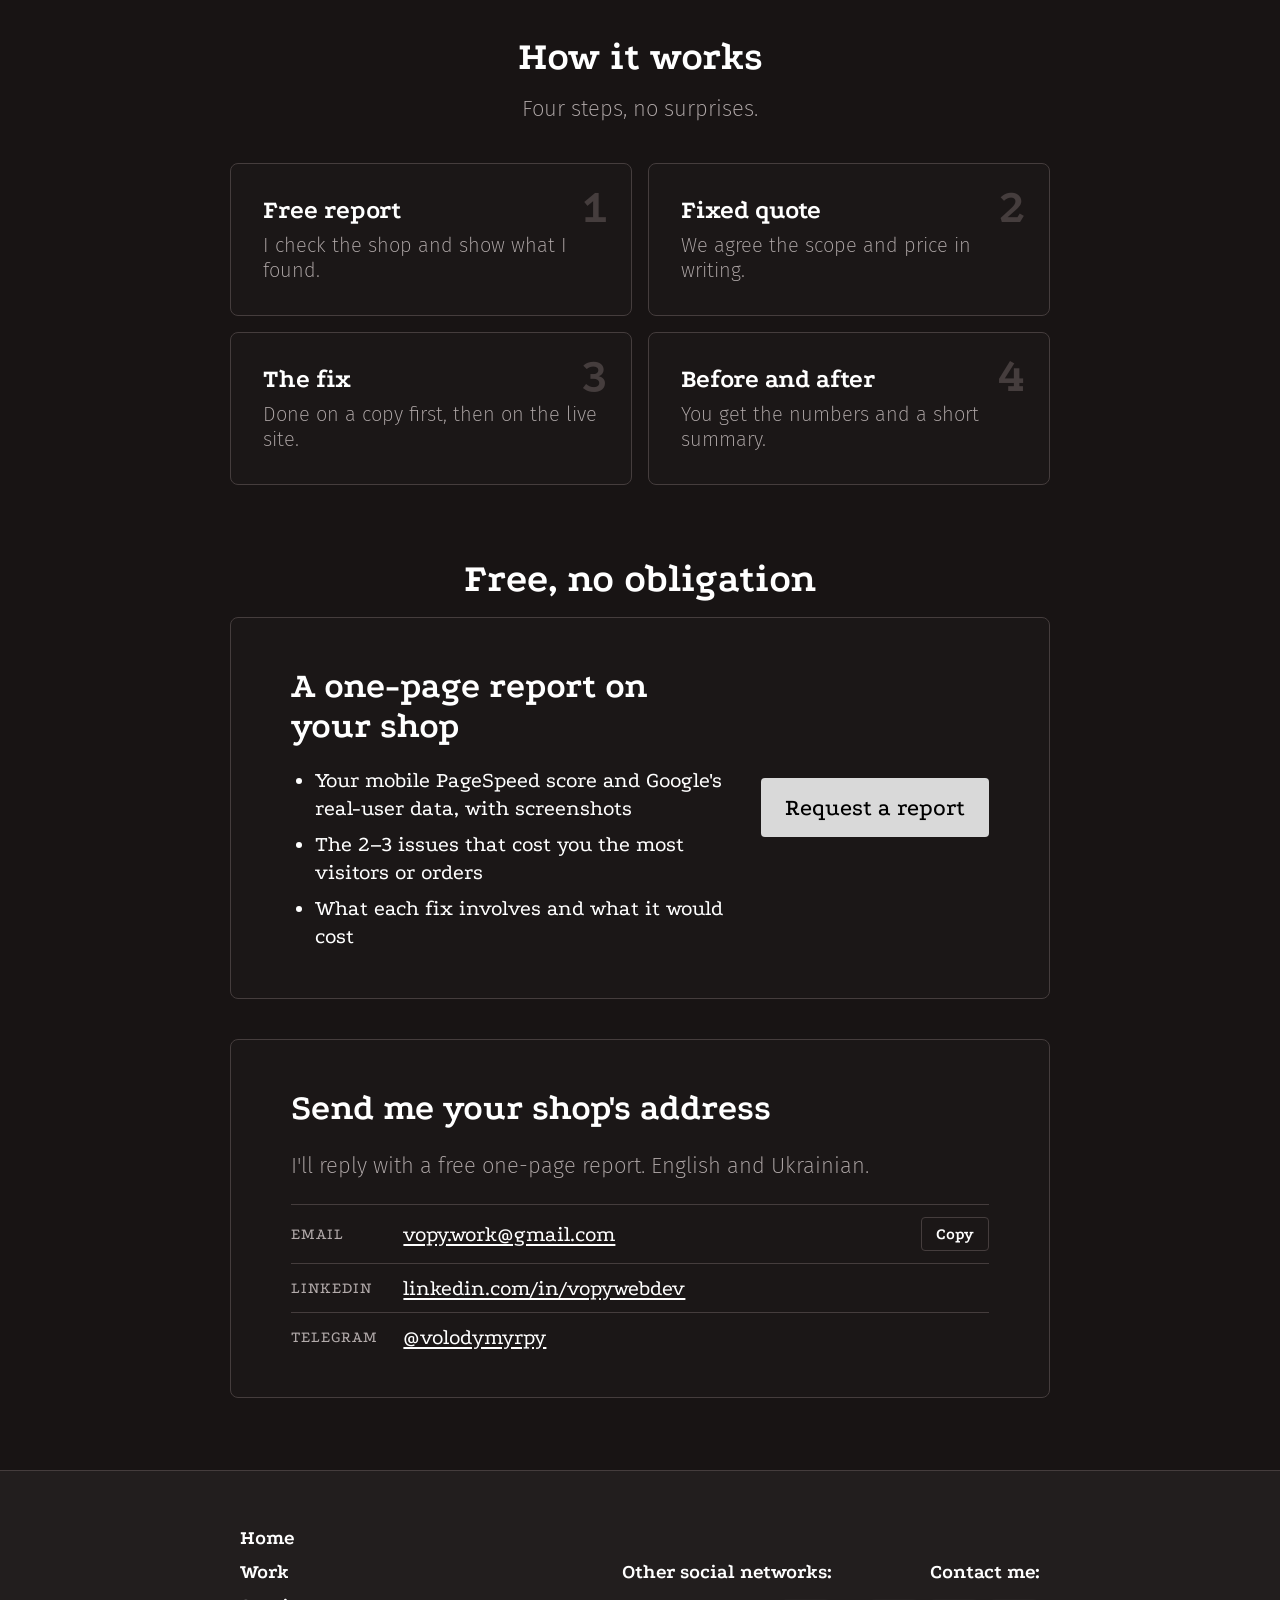
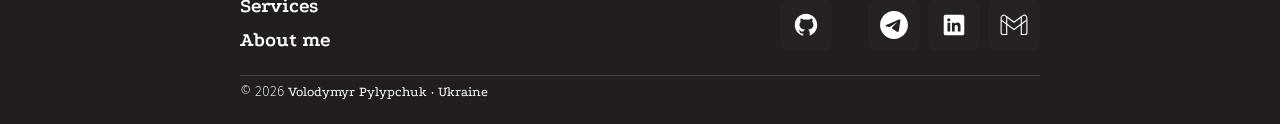
==== commit a4098f10: "Swap the automation stat for custom plugins and modules Co-Authored-By: Claude Opus 5.5 (1M context)" ====
--- a/index.html
+++ b/index.html
@@ -89,7 +89,7 @@
           <div class="fact panel"><b>75+</b><span data-l="en">sites in 3+ years of commercial work</span><span data-l="uk">сайтів за 3+ роки комерційного досвіду</span></div>
           <div class="fact panel"><b>40→90+</b><span data-l="en">Google PageSpeed after optimisation</span><span data-l="uk">Google PageSpeed після оптимізації</span></div>
           <div class="fact panel"><b>10+</b><span data-l="en">custom WordPress themes built</span><span data-l="uk">власних тем WordPress</span></div>
-          <div class="fact panel"><b>−90%</b><span data-l="en">manual work, cut with automation scripts</span><span data-l="uk">ручної роботи завдяки скриптам автоматизації</span></div>
+          <div class="fact panel"><b>5+</b><span data-l="en">custom plugins and PrestaShop modules built</span><span data-l="uk">власних плагінів і модулів PrestaShop</span></div>
         </div>
 
         <div id="work"></div>
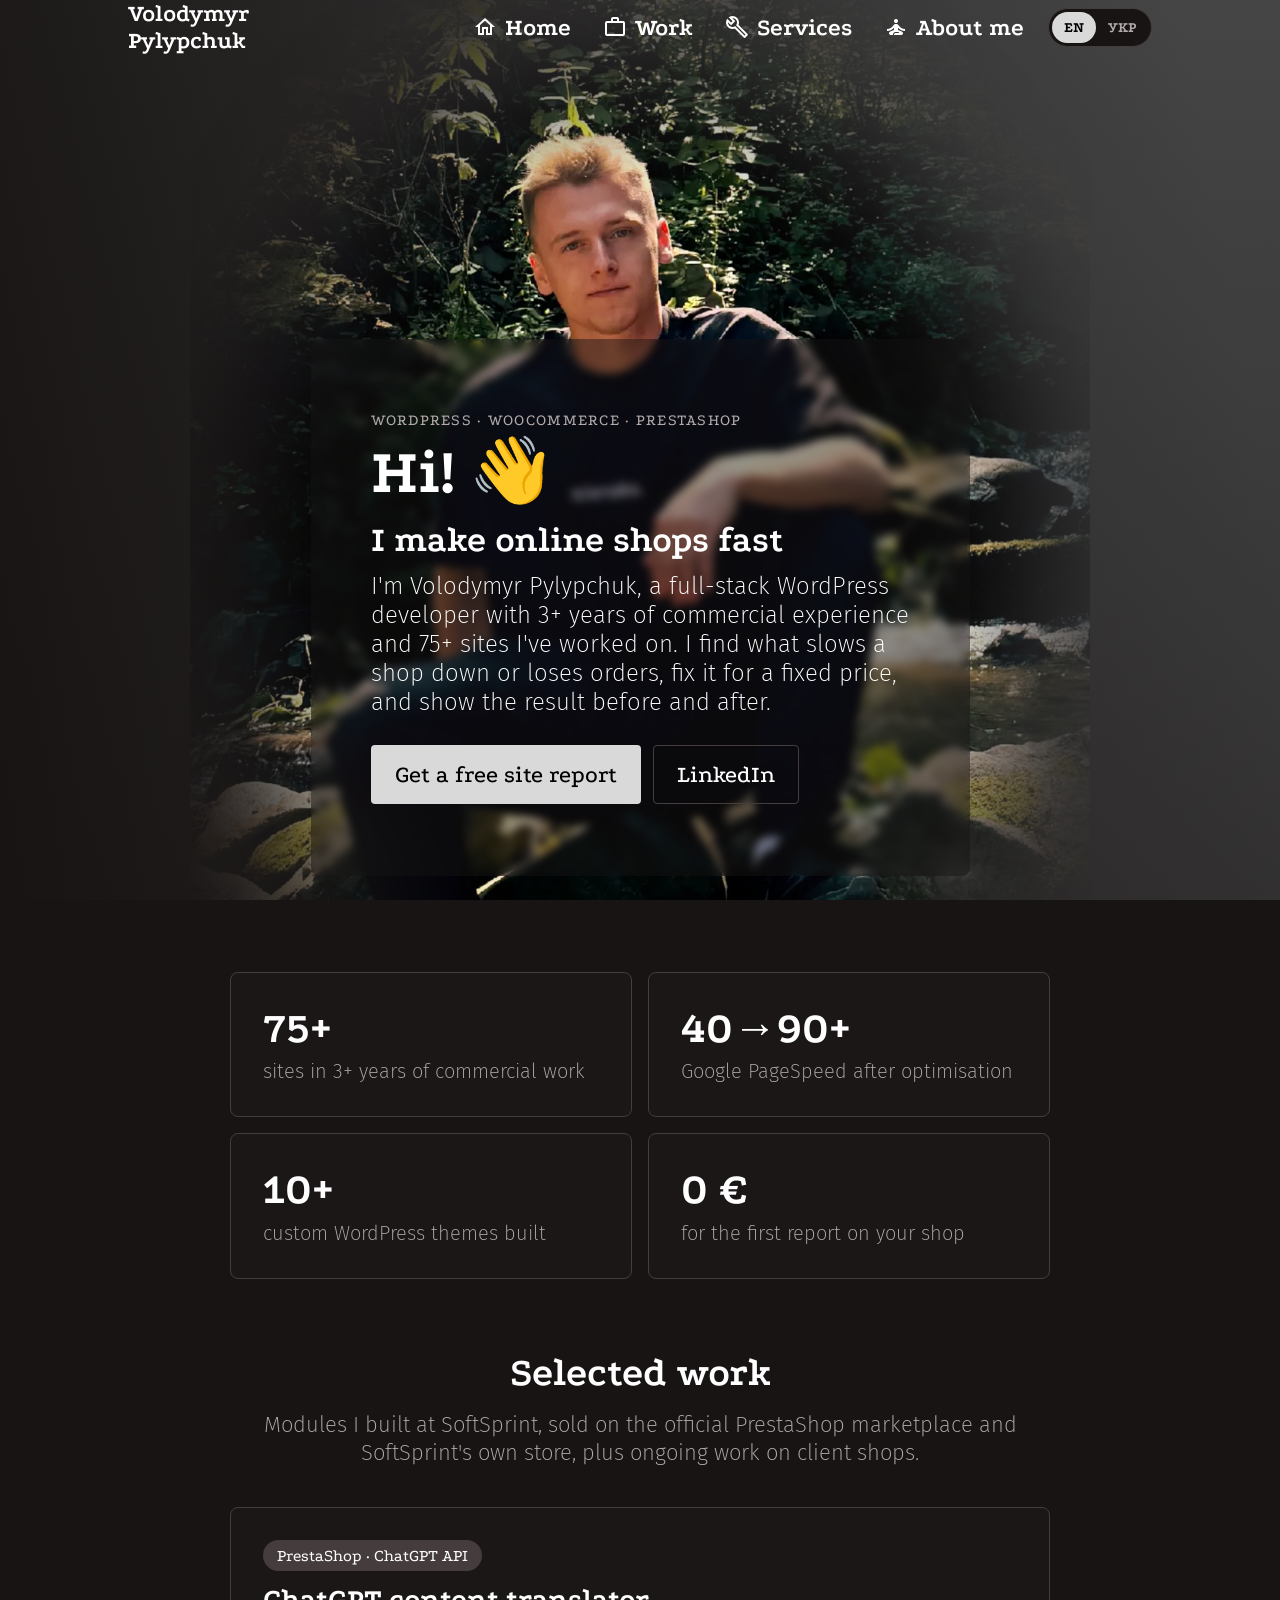
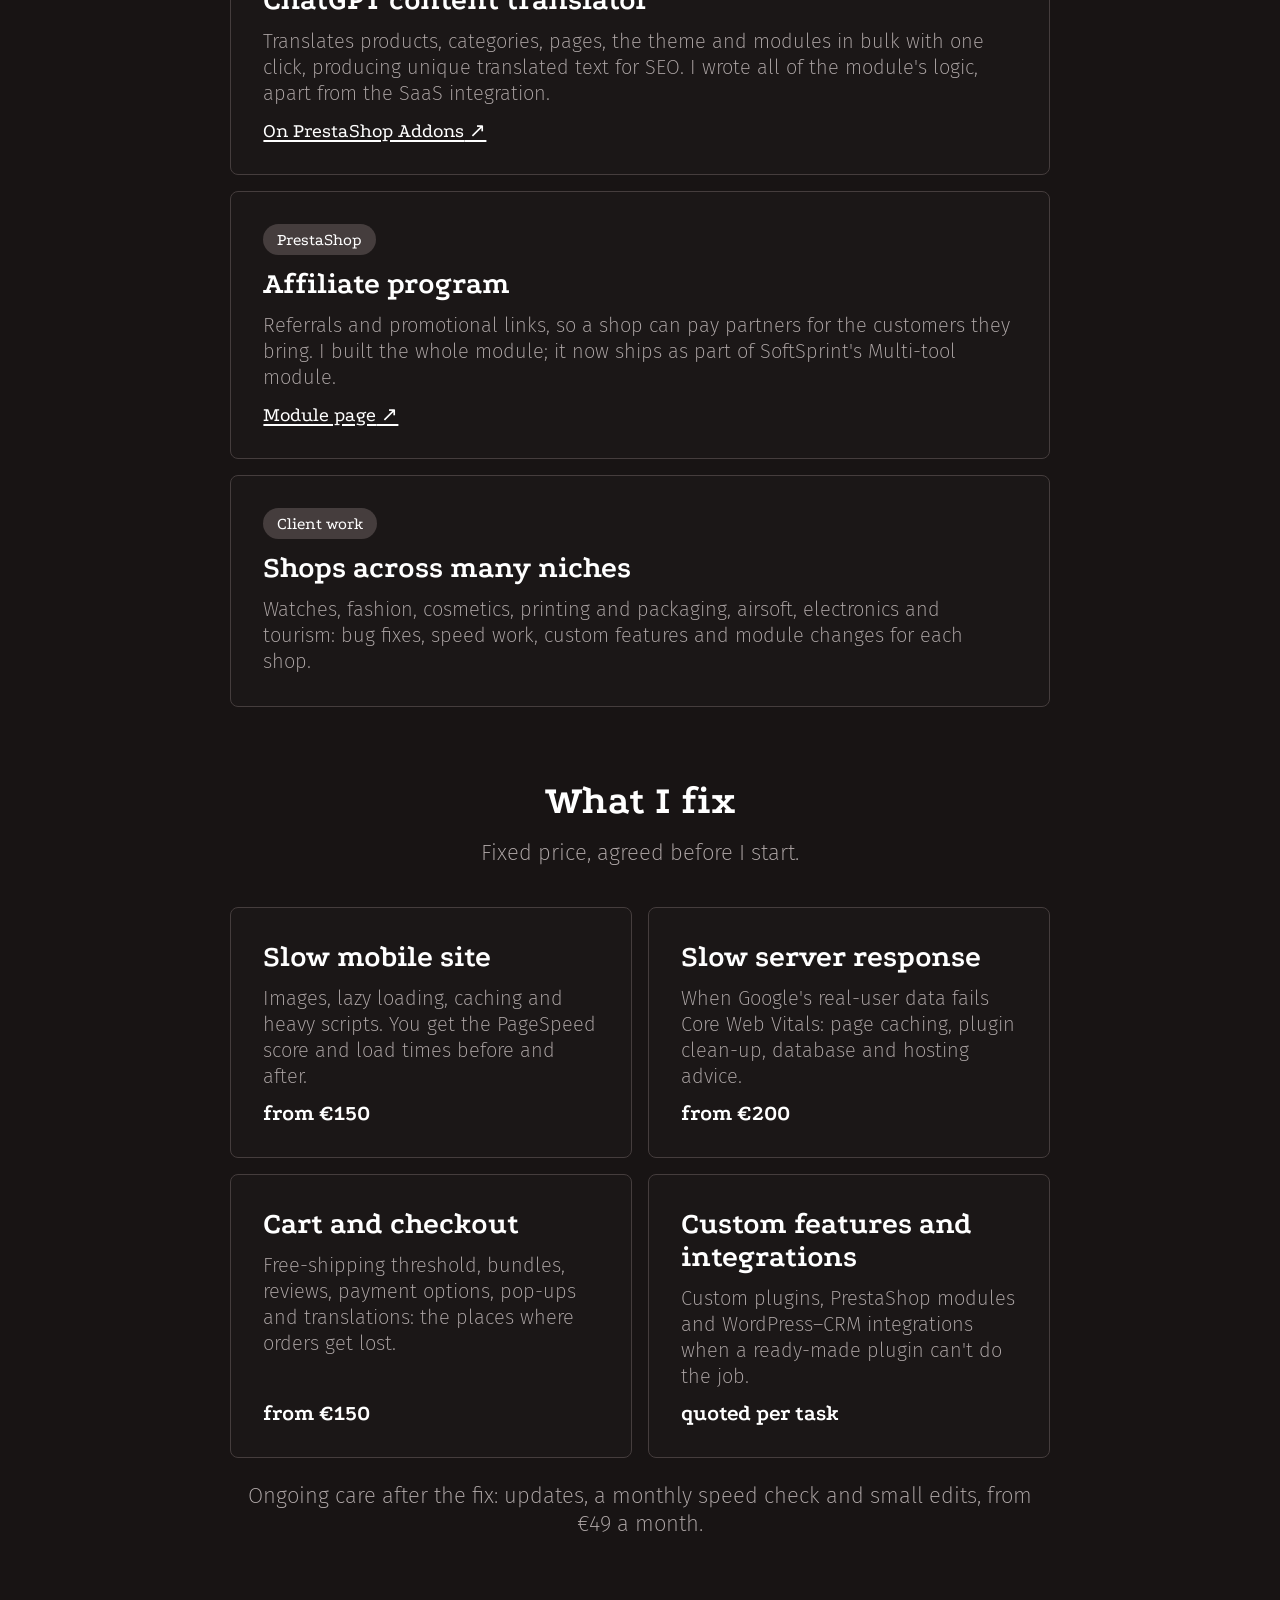
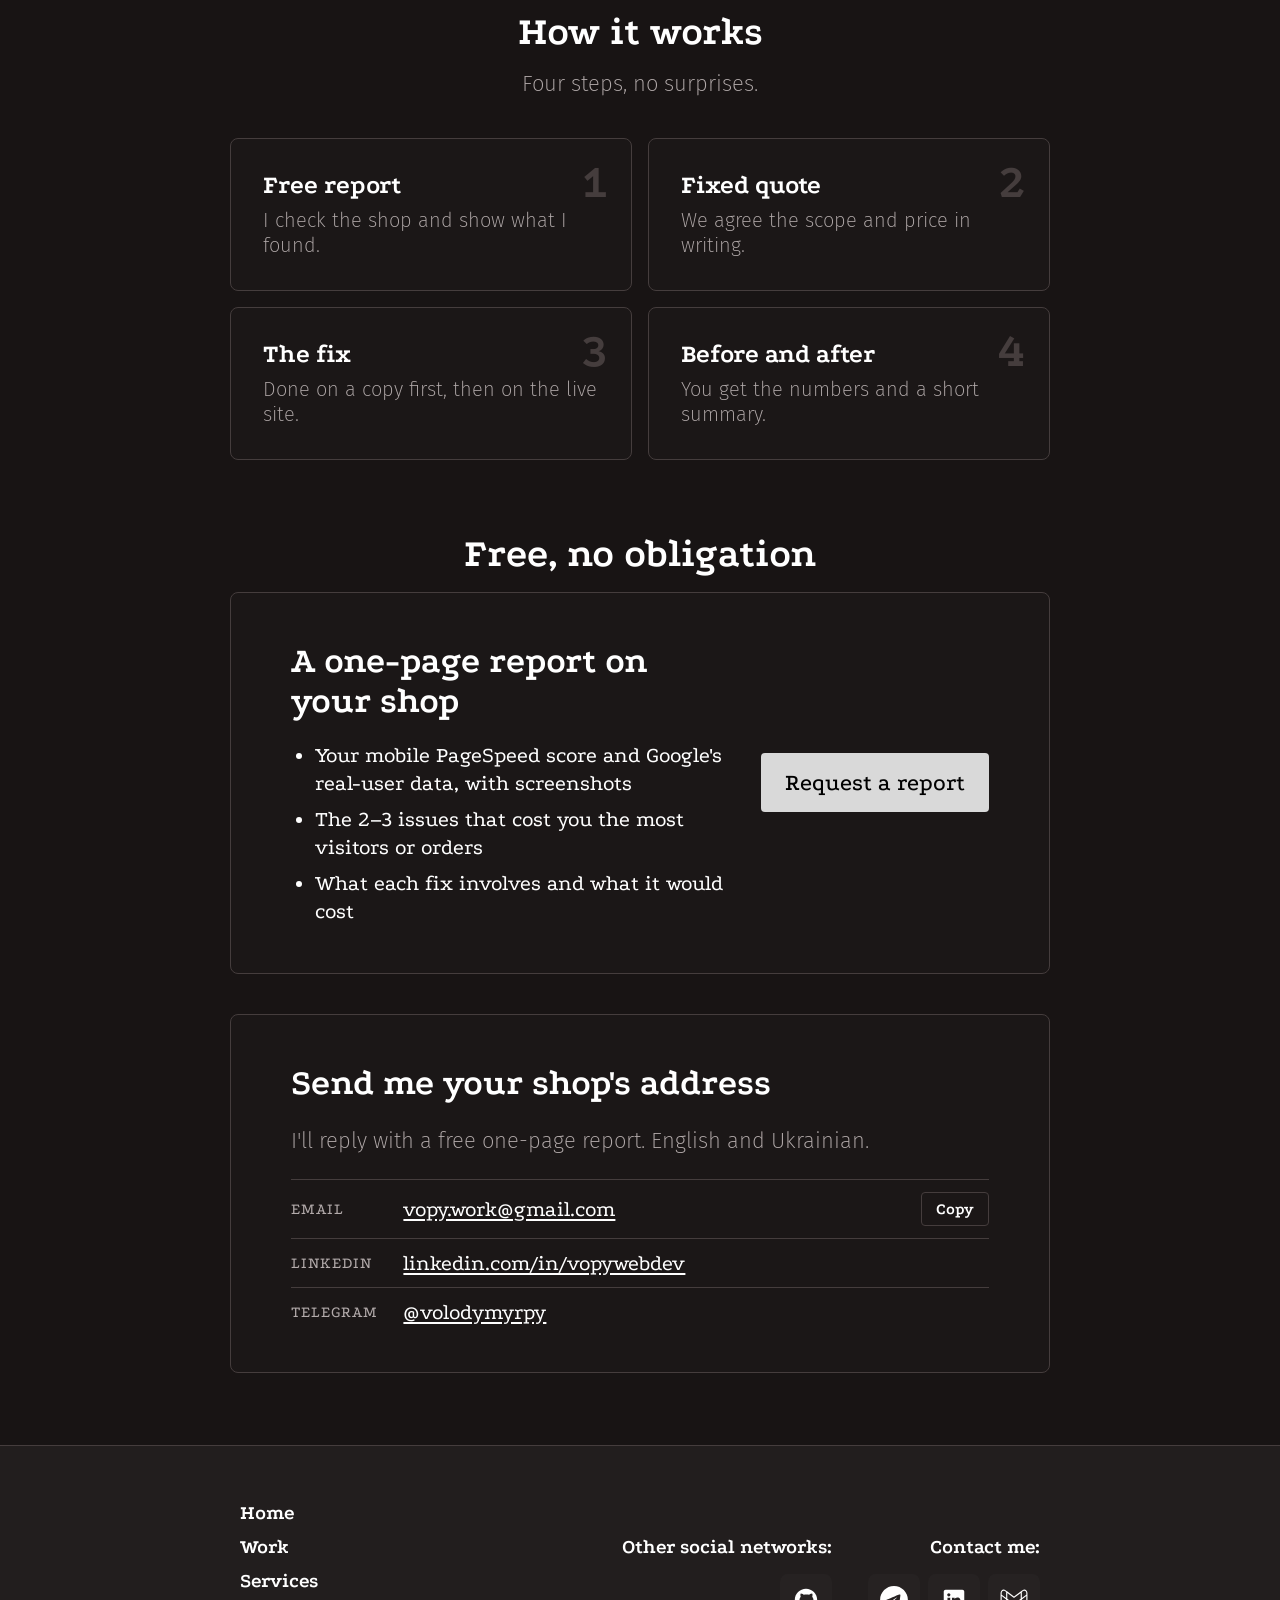
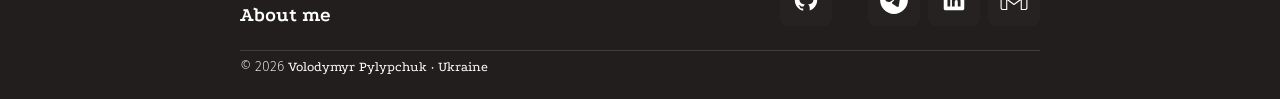
==== commit a3ab8722: "Show the free first report as a stat Co-Authored-By: Claude Opus 5.5 (1M context) <noreply@anthropic" ====
--- a/index.html
+++ b/index.html
@@ -89,7 +89,7 @@
           <div class="fact panel"><b>75+</b><span data-l="en">sites in 3+ years of commercial work</span><span data-l="uk">сайтів за 3+ роки комерційного досвіду</span></div>
           <div class="fact panel"><b>40→90+</b><span data-l="en">Google PageSpeed after optimisation</span><span data-l="uk">Google PageSpeed після оптимізації</span></div>
           <div class="fact panel"><b>10+</b><span data-l="en">custom WordPress themes built</span><span data-l="uk">власних тем WordPress</span></div>
-          <div class="fact panel"><b>5+</b><span data-l="en">custom plugins and PrestaShop modules built</span><span data-l="uk">власних плагінів і модулів PrestaShop</span></div>
+          <div class="fact panel"><b>0 €</b><span data-l="en">for the first report on your shop</span><span data-l="uk">перший звіт по вашому магазину</span></div>
         </div>
 
         <div id="work"></div>
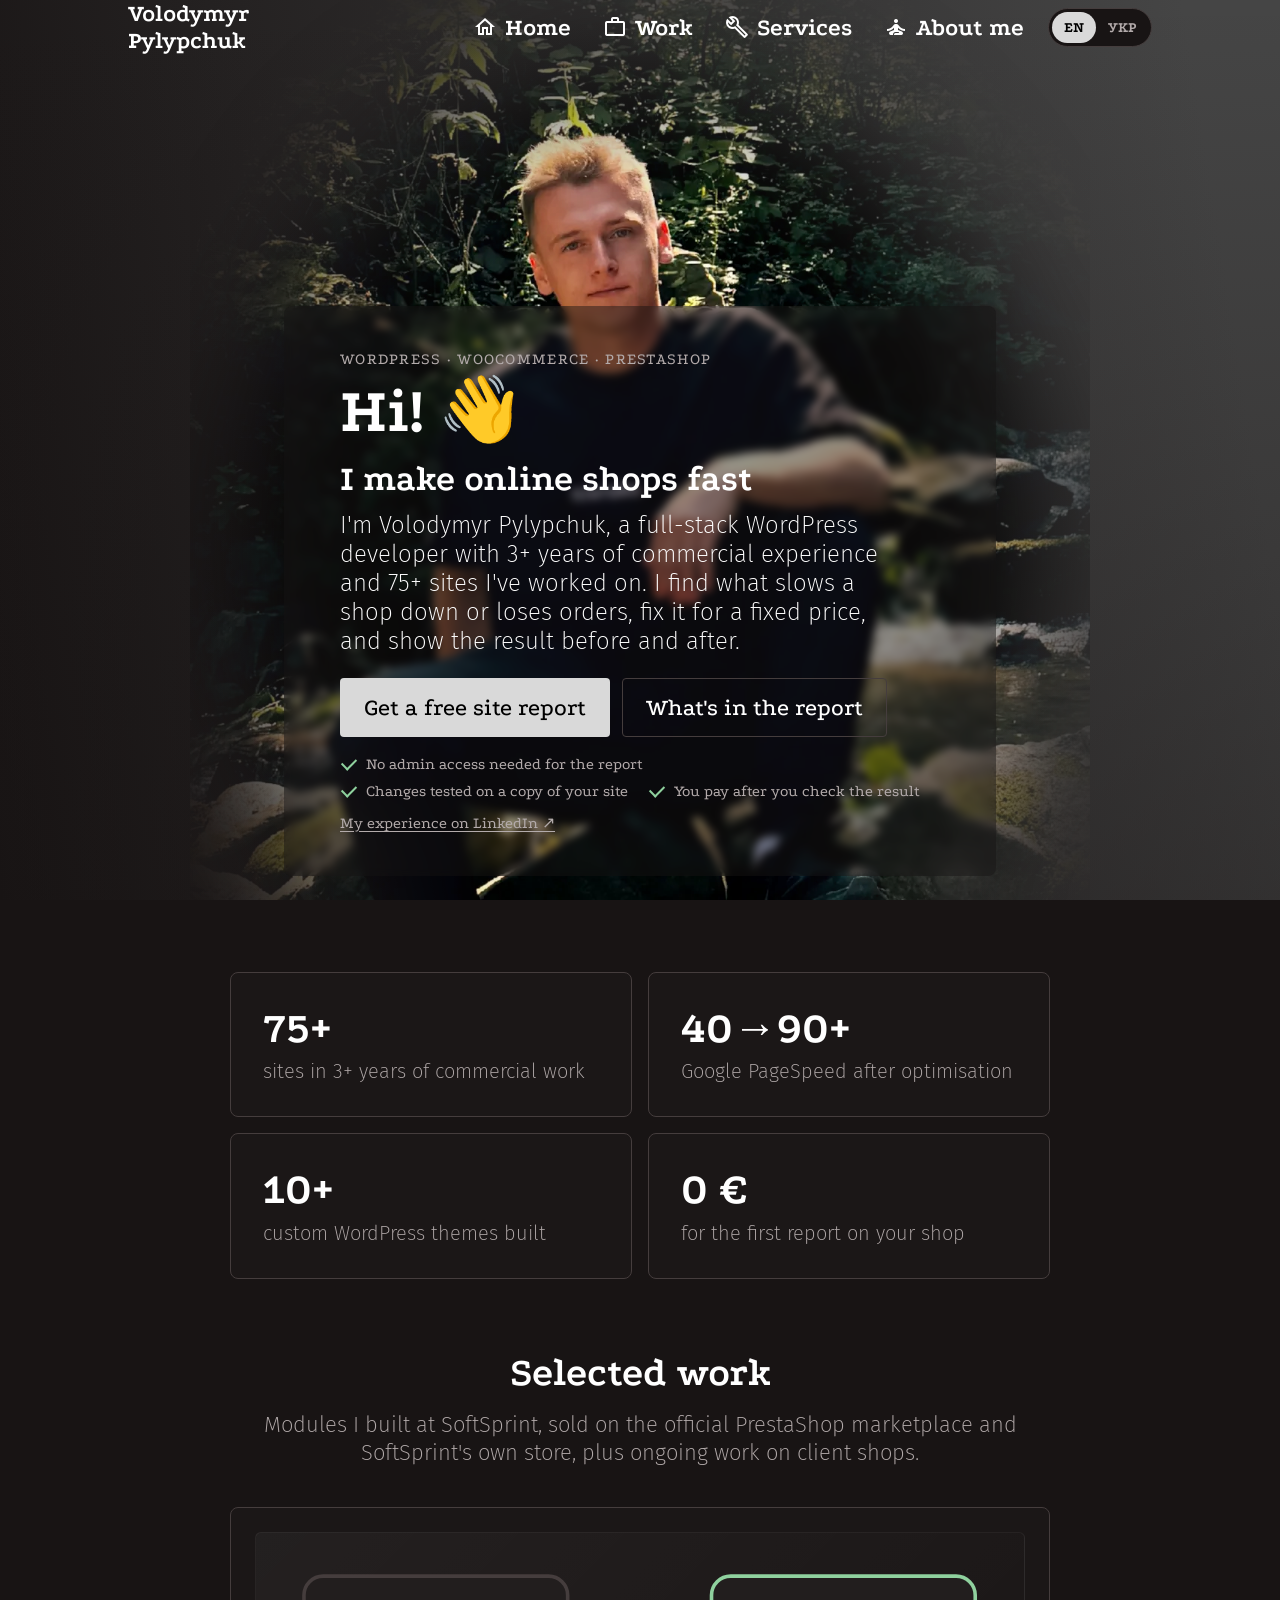
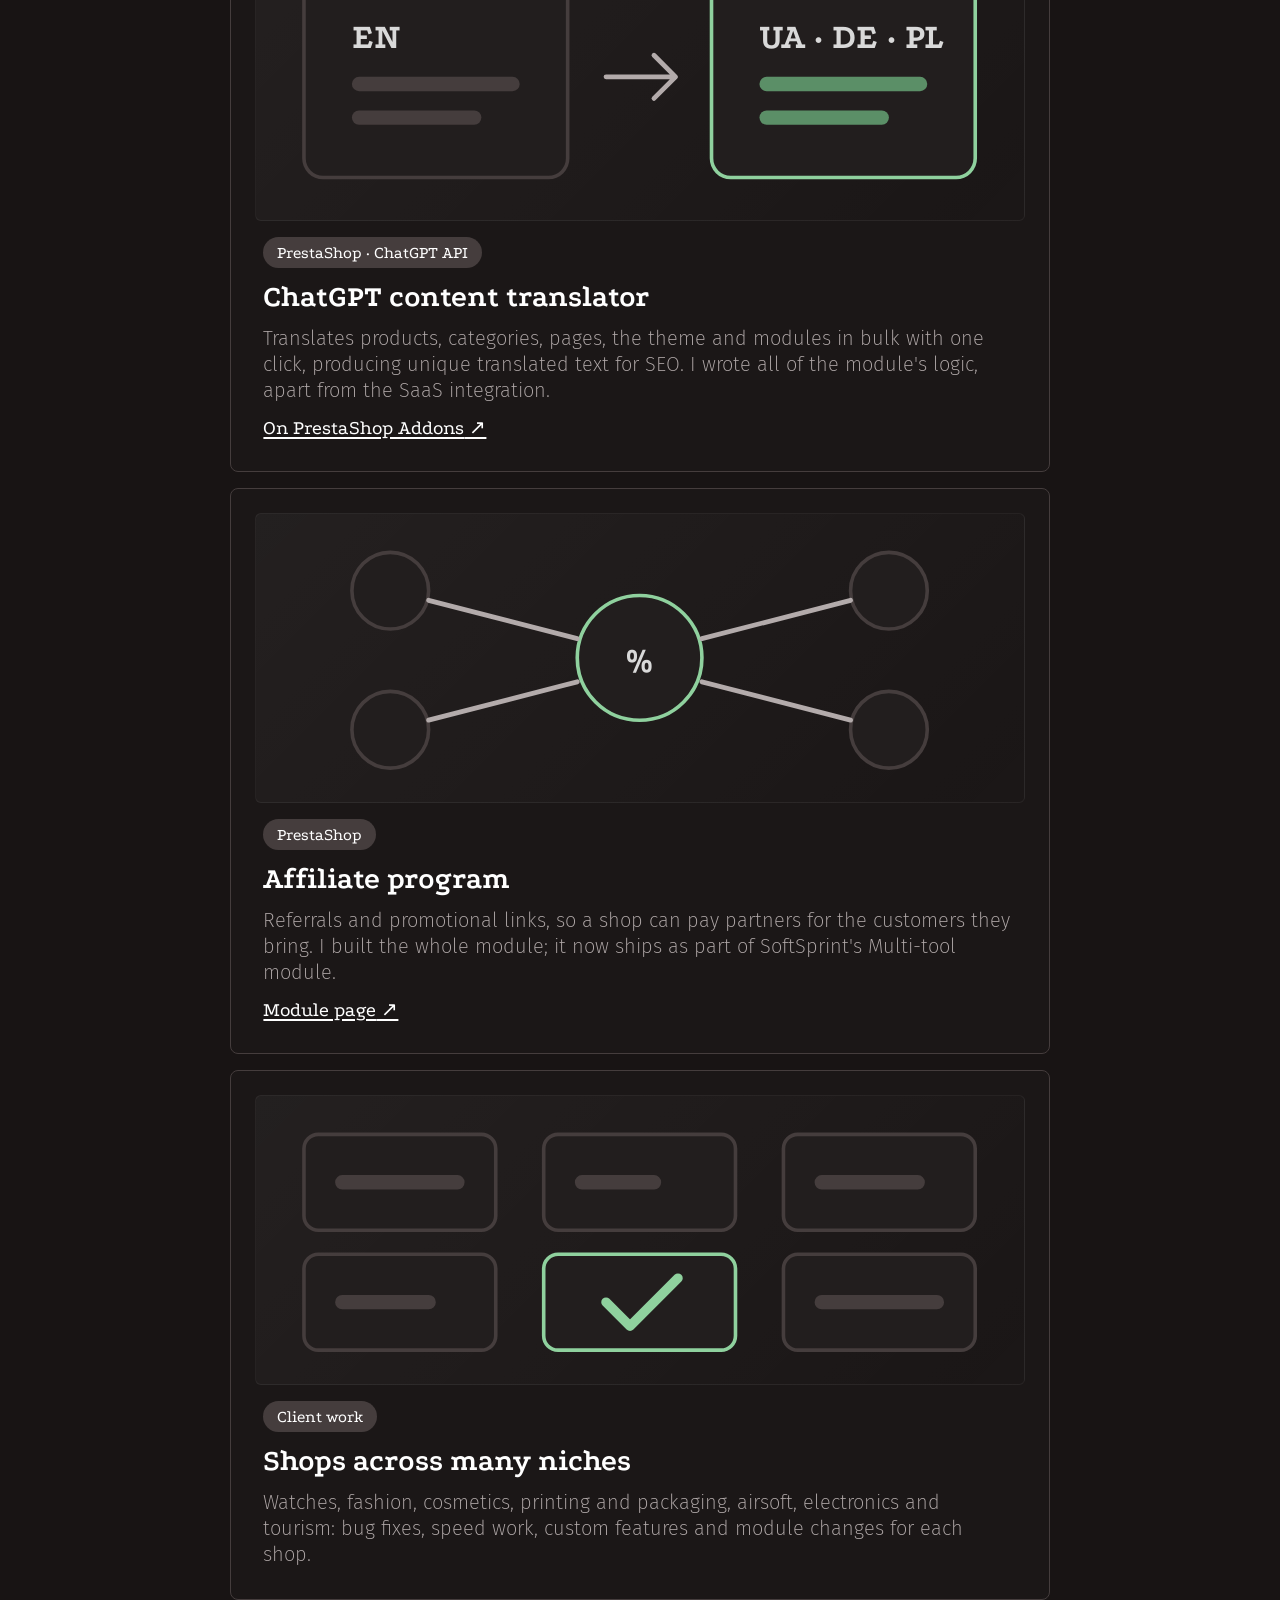
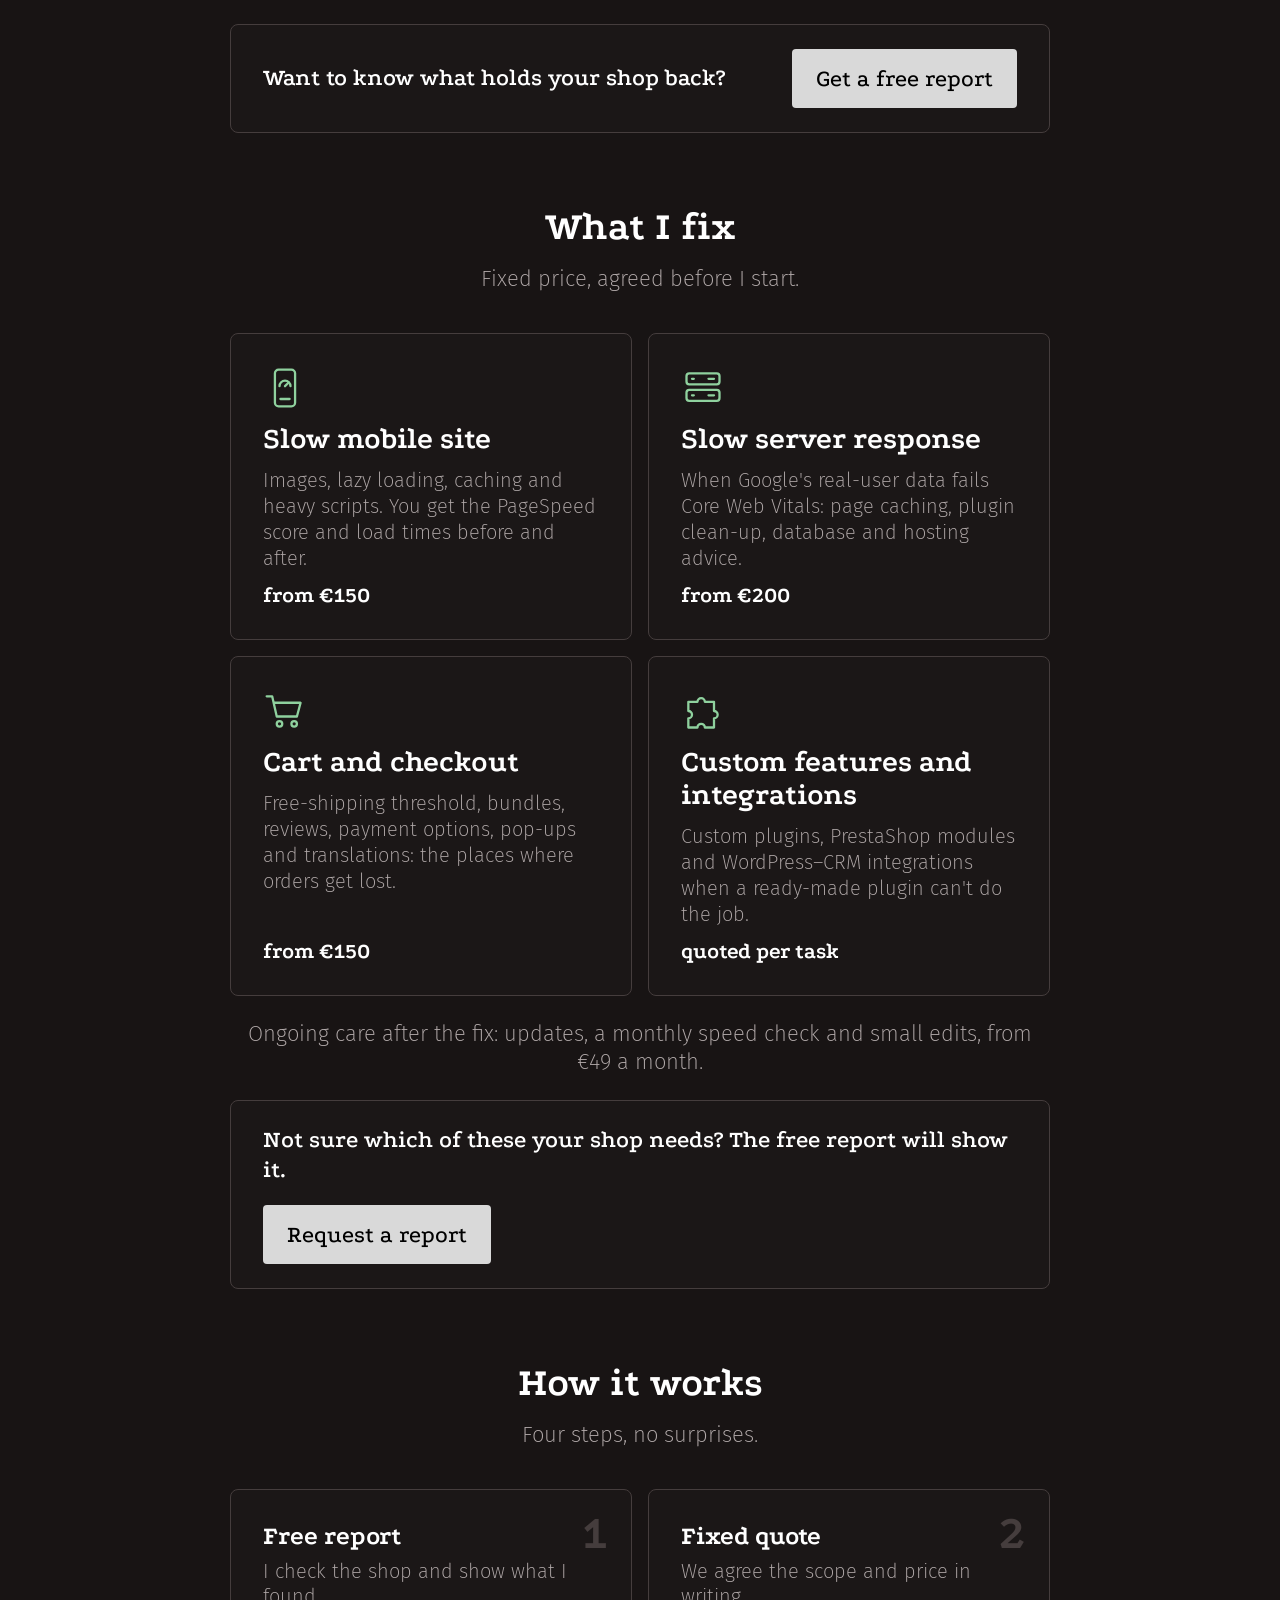
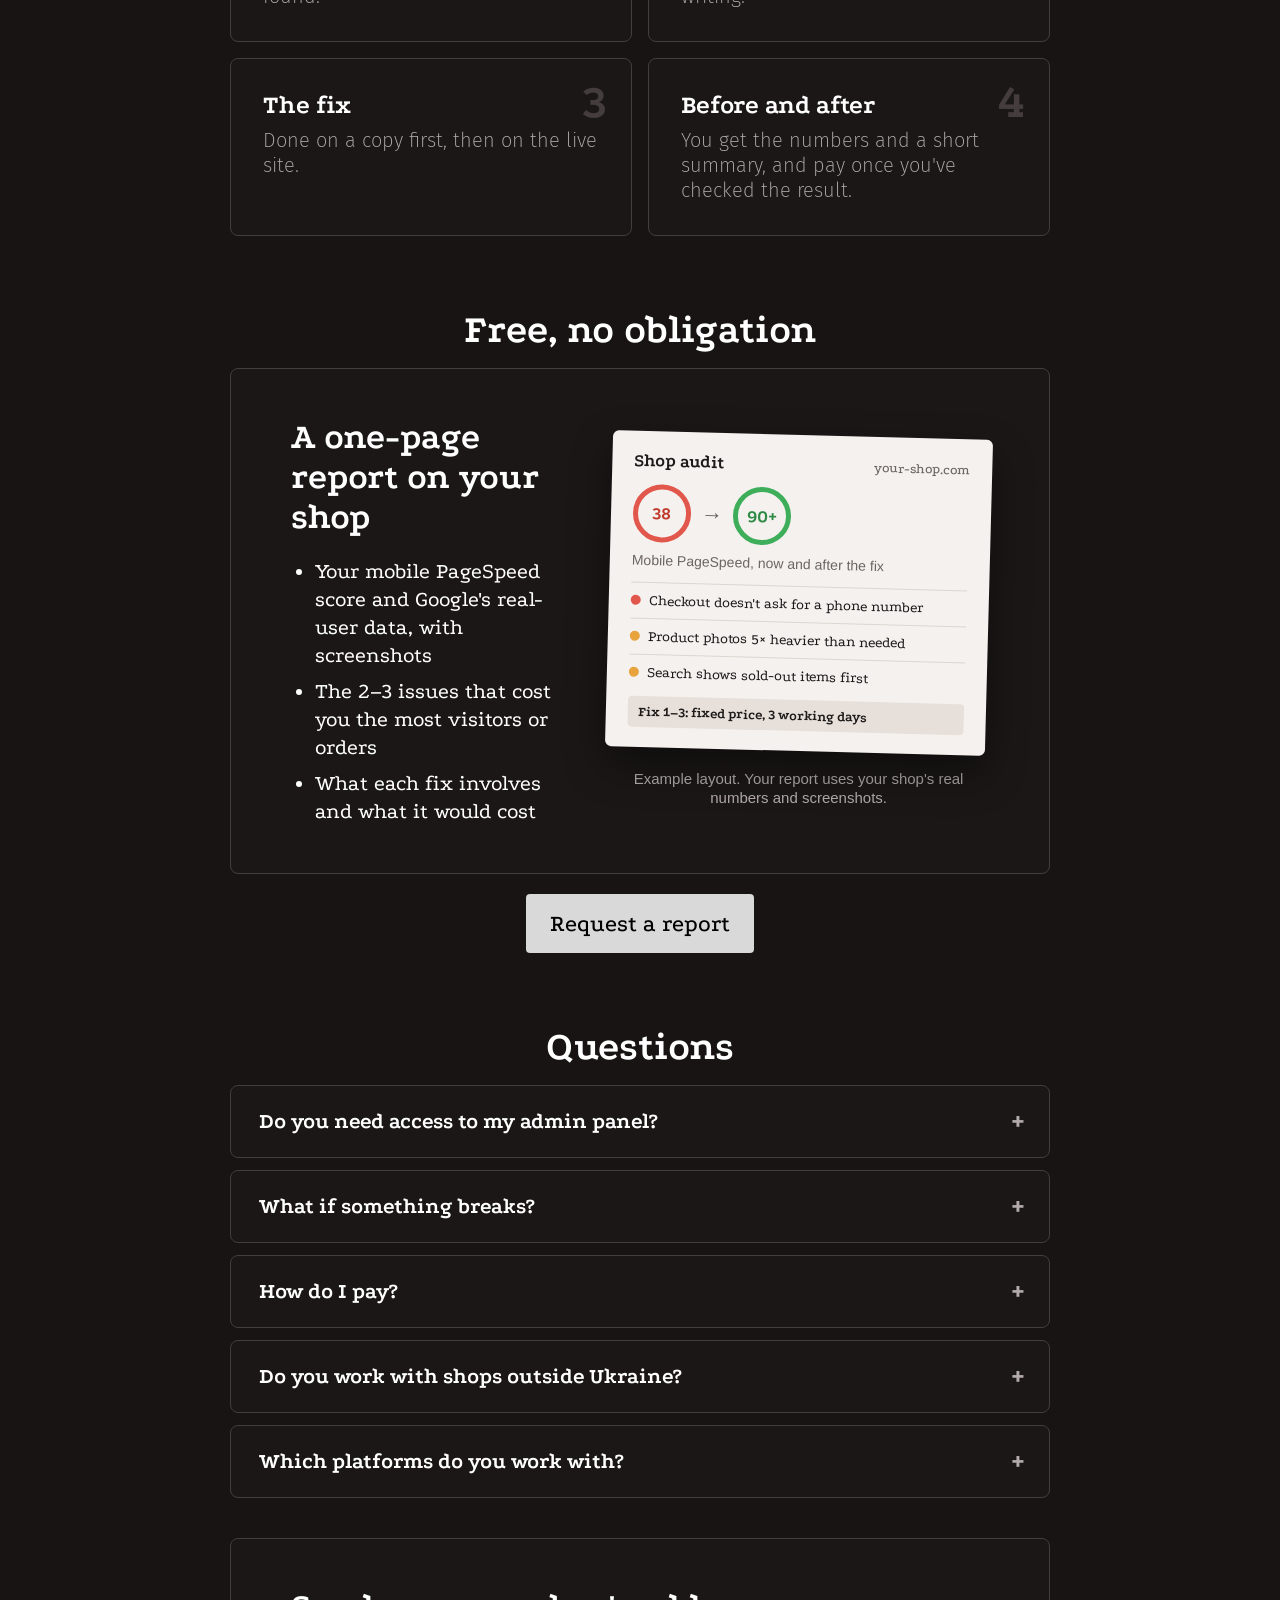
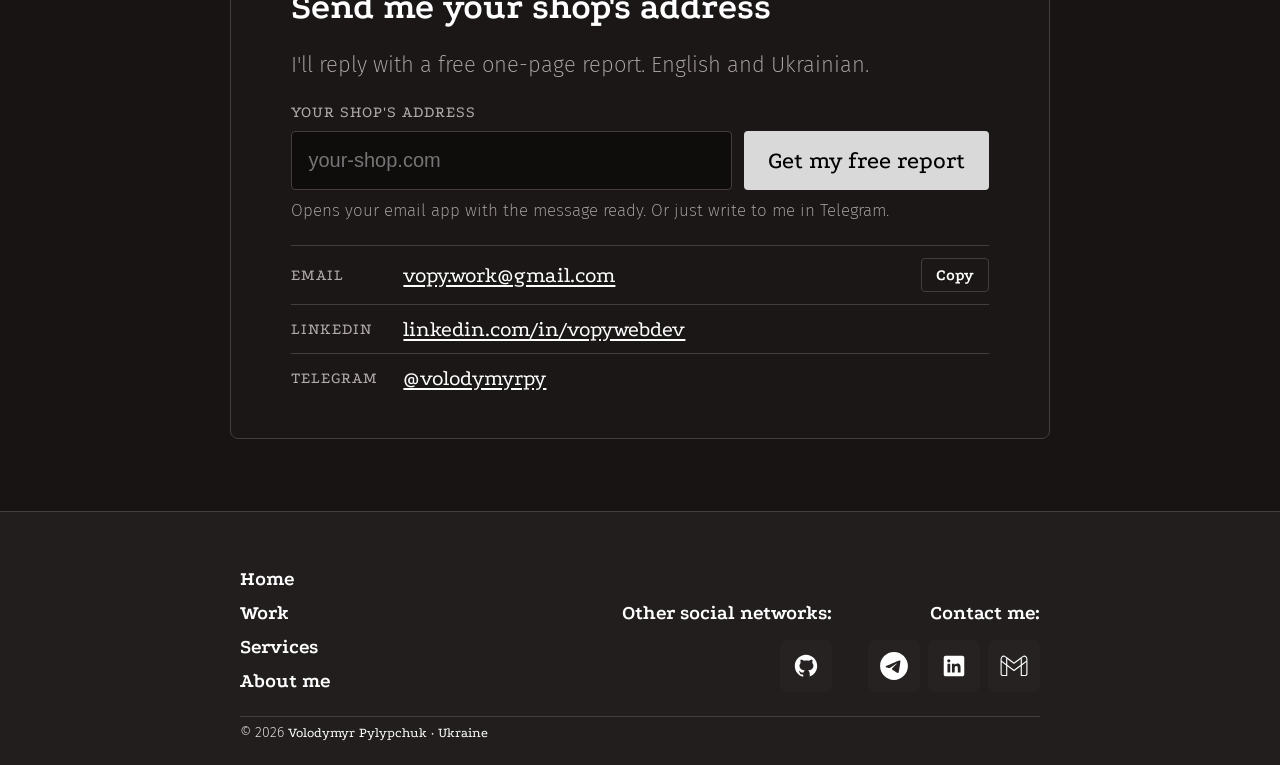
==== commit 1cdcc97e: "Stronger calls to action, report preview, FAQ and visuals - Hero: selling lines only in the rotating" ====
--- a/index.html
+++ b/index.html
@@ -9,7 +9,10 @@
   <meta property="og:title" content="Volodymyr Pylypchuk · WordPress & PrestaShop developer">
   <meta property="og:description" content="Volodymyr Pylypchuk, full-stack WordPress, WooCommerce and PrestaShop developer. I make online shops load fast and sell without friction.">
   <meta property="og:url" content="https://vopy03.github.io/portfolio/">
-  <meta property="og:image" content="https://vopy03.github.io/portfolio/assets/img/self.webp">
+  <meta property="og:image" content="https://vopy03.github.io/portfolio/assets/img/og.jpg">
+  <meta property="og:image:width" content="1200">
+  <meta property="og:image:height" content="630">
+  <meta name="twitter:card" content="summary_large_image">
   <link rel="canonical" href="https://vopy03.github.io/portfolio/">
   <link rel="icon" href="favicon.ico">
   <link rel="preconnect" href="https://fonts.googleapis.com">
@@ -60,26 +63,35 @@
           <h1 class="ft-accent" data-l="en">Hi! 👋</h1><h1 class="ft-accent" data-l="uk">Привіт! 👋</h1>
           <h2 class="ft-subaccent" data-l="en">
             <div>I make online shops fast</div>
-            <div>Full-stack WordPress developer</div>
+            <div>Fixed price, agreed upfront</div>
+            <div>PageSpeed ~40 → 90+</div>
             <div>75+ sites worked on</div>
-            <div>PageSpeed ~40 → 90+</div>
             <div>I build PrestaShop modules</div>
-            <div>I'm left handed :)</div>
           </h2>
           <h2 class="ft-subaccent" data-l="uk">
             <div>Роблю магазини швидкими</div>
-            <div>Full-stack розробник на WordPress</div>
+            <div>Фіксована ціна наперед</div>
+            <div>PageSpeed ~40 → 90+</div>
             <div>75+ сайтів у роботі</div>
-            <div>PageSpeed ~40 → 90+</div>
             <div>Створюю модулі PrestaShop</div>
-            <div>Я шульга :)</div>
           </h2>
           <p class="ft-solid" data-l="en">I'm Volodymyr Pylypchuk, a full-stack WordPress developer with 3+ years of commercial experience and 75+ sites I've worked on. I find what slows a shop down or loses orders, fix it for a fixed price, and show the result before and after.</p>
           <p class="ft-solid" data-l="uk">Я Володимир Пилипчук, full-stack розробник на WordPress, понад 3 роки комерційного досвіду і понад 75 сайтів, з якими я працював. Знаходжу, що гальмує магазин або губить замовлення, виправляю за фіксовану ціну й показую результат до і після.</p>
           <div class="ft-cta">
-            <a class="p-more-btn" href="#contact"><span data-l="en">Get a free site report</span><span data-l="uk">Безкоштовний звіт</span></a>
-            <a class="ghost-btn" href="https://www.linkedin.com/in/vopywebdev/" target="_blank" rel="noopener">LinkedIn</a>
-          </div>
+            <a class="p-more-btn" href="#contact"><span data-l="en">Get a free site report</span><span data-l="uk">Отримати безкоштовний звіт</span></a>
+            <a class="ghost-btn" href="#report"><span data-l="en">What's in the report</span><span data-l="uk">Що буде у звіті</span></a>
+          </div>
+          <ul class="ft-trust" data-l="en">
+            <li>No admin access needed for the report</li>
+            <li>Changes tested on a copy of your site</li>
+            <li>You pay after you check the result</li>
+          </ul>
+          <ul class="ft-trust" data-l="uk">
+            <li>Для звіту не потрібен доступ до адмінки</li>
+            <li>Зміни спершу перевіряю на копії сайту</li>
+            <li>Оплата після того, як перевірите результат</li>
+          </ul>
+          <a class="ft-linkedin" href="https://www.linkedin.com/in/vopywebdev/" target="_blank" rel="noopener"><span data-l="en">My experience on LinkedIn</span><span data-l="uk">Мій досвід на LinkedIn</span> ↗</a>
         </div>
       </div>
     </div>
@@ -89,7 +101,7 @@
           <div class="fact panel"><b>75+</b><span data-l="en">sites in 3+ years of commercial work</span><span data-l="uk">сайтів за 3+ роки комерційного досвіду</span></div>
           <div class="fact panel"><b>40→90+</b><span data-l="en">Google PageSpeed after optimisation</span><span data-l="uk">Google PageSpeed після оптимізації</span></div>
           <div class="fact panel"><b>10+</b><span data-l="en">custom WordPress themes built</span><span data-l="uk">власних тем WordPress</span></div>
-          <div class="fact panel"><b>0 €</b><span data-l="en">for the first report on your shop</span><span data-l="uk">перший звіт по вашому магазину</span></div>
+          <div class="fact panel"><b data-l="en">0 €</b><b data-l="uk">0 грн</b><span data-l="en">for the first report on your shop</span><span data-l="uk">перший звіт по вашому магазину</span></div>
         </div>
 
         <div id="work"></div>
@@ -97,22 +109,62 @@
         <p class="section-sub" data-l="en">Modules I built at SoftSprint, sold on the official PrestaShop marketplace and SoftSprint's own store, plus ongoing work on client shops.</p><p class="section-sub" data-l="uk">Модулі, які я створив у SoftSprint (продаються на офіційному маркетплейсі PrestaShop і в магазині SoftSprint), і робота з магазинами клієнтів.</p>
         <div class="cards">
           <article class="card panel">
+            <div class="card-art" aria-hidden="true">
+              <svg viewBox="0 0 320 120" role="presentation">
+                <rect x="20" y="18" width="110" height="84" rx="8" class="a-box"/>
+                <text x="40" y="48" class="a-label">EN</text>
+                <rect x="40" y="60" width="70" height="6" rx="3" class="a-line"/>
+                <rect x="40" y="74" width="54" height="6" rx="3" class="a-line"/>
+                <path d="M146 60h28m-8-9 9 9-9 9" class="a-arrow"/>
+                <rect x="190" y="18" width="110" height="84" rx="8" class="a-box a-hi"/>
+                <text x="210" y="48" class="a-label">UA · DE · PL</text>
+                <rect x="210" y="60" width="70" height="6" rx="3" class="a-line a-line-hi"/>
+                <rect x="210" y="74" width="54" height="6" rx="3" class="a-line a-line-hi"/>
+              </svg>
+            </div>
             <span class="tag">PrestaShop · ChatGPT API</span>
             <h3 data-l="en">ChatGPT content translator</h3><h3 data-l="uk">Перекладач контенту на ChatGPT</h3>
             <p data-l="en">Translates products, categories, pages, the theme and modules in bulk with one click, producing unique translated text for SEO. I wrote all of the module's logic, apart from the SaaS integration.</p><p data-l="uk">Масово перекладає товари, категорії, сторінки, тему й модулі в один клік і дає унікальні тексти для SEO. Усю логіку модуля написав я, крім інтеграції з SaaS.</p>
             <a class="card-link" href="https://addons.prestashop.com/en/international-localization/95217-translate-all-in-one-using-chatgpt-seo-translation.html" target="_blank" rel="noopener"><span data-l="en">On PrestaShop Addons</span><span data-l="uk">На PrestaShop Addons</span> ↗</a>
           </article>
           <article class="card panel">
+            <div class="card-art" aria-hidden="true">
+              <svg viewBox="0 0 320 120" role="presentation">
+                <circle cx="160" cy="60" r="26" class="a-box a-hi"/>
+                <text x="160" y="66" text-anchor="middle" class="a-label">%</text>
+                <circle cx="56" cy="32" r="16" class="a-box"/>
+                <circle cx="56" cy="90" r="16" class="a-box"/>
+                <circle cx="264" cy="32" r="16" class="a-box"/>
+                <circle cx="264" cy="90" r="16" class="a-box"/>
+                <path d="M72 36l62 16M72 86l62-16M248 36l-62 16M248 86l-62-16" class="a-arrow"/>
+              </svg>
+            </div>
             <span class="tag">PrestaShop</span>
             <h3 data-l="en">Affiliate program</h3><h3 data-l="uk">Партнерська програма</h3>
             <p data-l="en">Referrals and promotional links, so a shop can pay partners for the customers they bring. I built the whole module; it now ships as part of SoftSprint's Multi-tool module.</p><p data-l="uk">Реферали й промопосилання, щоб магазин платив партнерам за приведених покупців. Модуль повністю мій, зараз він входить до модуля Multi-tool від SoftSprint.</p>
             <a class="card-link" href="https://softsprint.net/2023/10/14/affiliate-program-with-referrals-promotional-links-prestashop-module/" target="_blank" rel="noopener"><span data-l="en">Module page</span><span data-l="uk">Сторінка модуля</span> ↗</a>
           </article>
           <article class="card panel">
+            <div class="card-art" aria-hidden="true">
+              <svg viewBox="0 0 320 120" role="presentation">
+                <g class="a-box">
+                  <rect x="20" y="16" width="80" height="40" rx="6"/><rect x="120" y="16" width="80" height="40" rx="6"/><rect x="220" y="16" width="80" height="40" rx="6"/>
+                  <rect x="20" y="66" width="80" height="40" rx="6"/><rect x="220" y="66" width="80" height="40" rx="6"/>
+                </g>
+                <rect x="120" y="66" width="80" height="40" rx="6" class="a-box a-hi"/>
+                <path d="M36 36h48M136 36h30M236 36h40M36 86h36M236 86h48" class="a-line-s"/>
+                <path d="M146 86l10 10 20-20" class="a-check"/>
+              </svg>
+            </div>
             <span class="tag" data-l="en">Client work</span><span class="tag" data-l="uk">Для клієнтів</span>
             <h3 data-l="en">Shops across many niches</h3><h3 data-l="uk">Магазини різних ніш</h3>
             <p data-l="en">Watches, fashion, cosmetics, printing and packaging, airsoft, electronics and tourism: bug fixes, speed work, custom features and module changes for each shop.</p><p data-l="uk">Годинники, одяг, косметика, друк і пакування, airsoft, електроніка, туризм: баги, швидкість, власний функціонал і допрацювання модулів під конкретний магазин.</p>
           </article>
+        </div>
+
+        <div class="cta-strip panel">
+          <p data-l="en">Want to know what holds your shop back?</p><p data-l="uk">Хочете знати, що гальмує ваш магазин?</p>
+          <a class="p-more-btn" href="#contact"><span data-l="en">Get a free report</span><span data-l="uk">Отримати звіт</span></a>
         </div>
 
         <div id="services"></div>
@@ -120,27 +172,35 @@
         <p class="section-sub" data-l="en">Fixed price, agreed before I start.</p><p class="section-sub" data-l="uk">Фіксована ціна, погоджена до початку.</p>
         <div class="cards two">
           <article class="card panel">
+            <svg viewBox="0 0 48 48" class="svc-icon" aria-hidden="true"><rect x="13" y="4" width="22" height="40" rx="4"/><path d="M19 36h10"/><path d="M18 22a6 6 0 0 1 12 0" /><path d="M24 22l4-4"/></svg>
             <h3 data-l="en">Slow mobile site</h3><h3 data-l="uk">Повільна мобільна версія</h3>
             <p data-l="en">Images, lazy loading, caching and heavy scripts. You get the PageSpeed score and load times before and after.</p><p data-l="uk">Зображення, ліниве завантаження, кеш і важкі скрипти. Ви отримуєте оцінку PageSpeed і час завантаження до і після.</p>
             <span class="price" data-l="en">from €150</span><span class="price" data-l="uk">від 5 000 грн</span>
           </article>
           <article class="card panel">
+            <svg viewBox="0 0 48 48" class="svc-icon" aria-hidden="true"><rect x="6" y="8" width="36" height="12" rx="3"/><rect x="6" y="26" width="36" height="12" rx="3"/><path d="M12 14h2M12 32h2"/><path d="M30 14h6M30 32h6"/></svg>
             <h3 data-l="en">Slow server response</h3><h3 data-l="uk">Повільна відповідь сервера</h3>
             <p data-l="en">When Google's real-user data fails Core Web Vitals: page caching, plugin clean-up, database and hosting advice.</p><p data-l="uk">Коли реальні дані Google не проходять Core Web Vitals: кеш сторінок, чистка плагінів, база даних і поради щодо хостингу.</p>
             <span class="price" data-l="en">from €200</span><span class="price" data-l="uk">від 7 000 грн</span>
           </article>
           <article class="card panel">
+            <svg viewBox="0 0 48 48" class="svc-icon" aria-hidden="true"><path d="M4 8h6l5 22h22l4-15H13"/><circle cx="18" cy="38" r="3"/><circle cx="34" cy="38" r="3"/></svg>
             <h3 data-l="en">Cart and checkout</h3><h3 data-l="uk">Кошик і оформлення замовлення</h3>
             <p data-l="en">Free-shipping threshold, bundles, reviews, payment options, pop-ups and translations: the places where orders get lost.</p><p data-l="uk">Поріг безкоштовної доставки, набори, відгуки, способи оплати, спливні вікна й переклади: місця, де губляться замовлення.</p>
             <span class="price" data-l="en">from €150</span><span class="price" data-l="uk">від 5 000 грн</span>
           </article>
           <article class="card panel">
+            <svg viewBox="0 0 48 48" class="svc-icon" aria-hidden="true"><path d="M8 14h10a4 4 0 1 1 8 0h10v10a4 4 0 1 1 0 8v10H26a4 4 0 1 0-8 0H8V32a4 4 0 1 0 0-8z"/></svg>
             <h3 data-l="en">Custom features and integrations</h3><h3 data-l="uk">Власний функціонал та інтеграції</h3>
             <p data-l="en">Custom plugins, PrestaShop modules and WordPress–CRM integrations when a ready-made plugin can't do the job.</p><p data-l="uk">Власні плагіни, модулі PrestaShop та інтеграції WordPress з CRM, коли готовий плагін не справляється.</p>
             <span class="price" data-l="en">quoted per task</span><span class="price" data-l="uk">ціна під задачу</span>
           </article>
         </div>
         <p class="note" data-l="en">Ongoing care after the fix: updates, a monthly speed check and small edits, from €49 a month.</p><p class="note" data-l="uk">Супровід після виправлення: оновлення, щомісячна перевірка швидкості й дрібні правки, від 1 500 грн на місяць.</p>
+        <div class="cta-strip panel">
+          <p data-l="en">Not sure which of these your shop needs? The free report will show it.</p><p data-l="uk">Не знаєте, що з цього потрібно вашому магазину? Безкоштовний звіт покаже.</p>
+          <a class="p-more-btn" href="#contact"><span data-l="en">Request a report</span><span data-l="uk">Замовити звіт</span></a>
+        </div>
 
         <h3 class="before-projects-label" data-l="en">How it works</h3><h3 class="before-projects-label" data-l="uk">Як це працює</h3>
         <p class="section-sub" data-l="en">Four steps, no surprises.</p><p class="section-sub" data-l="uk">Чотири кроки без сюрпризів.</p>
@@ -148,7 +208,7 @@
           <li class="panel"><h3 data-l="en">Free report</h3><h3 data-l="uk">Безкоштовний звіт</h3><p data-l="en">I check the shop and show what I found.</p><p data-l="uk">Перевіряю магазин і показую, що знайшов.</p></li>
           <li class="panel"><h3 data-l="en">Fixed quote</h3><h3 data-l="uk">Фіксована ціна</h3><p data-l="en">We agree the scope and price in writing.</p><p data-l="uk">Погоджуємо обсяг робіт і ціну письмово.</p></li>
           <li class="panel"><h3 data-l="en">The fix</h3><h3 data-l="uk">Виправлення</h3><p data-l="en">Done on a copy first, then on the live site.</p><p data-l="uk">Спершу на копії сайту, потім на робочому.</p></li>
-          <li class="panel"><h3 data-l="en">Before and after</h3><h3 data-l="uk">До і після</h3><p data-l="en">You get the numbers and a short summary.</p><p data-l="uk">Ви отримуєте цифри й короткий підсумок.</p></li>
+          <li class="panel"><h3 data-l="en">Before and after</h3><h3 data-l="uk">До і після</h3><p data-l="en">You get the numbers and a short summary, and pay once you've checked the result.</p><p data-l="uk">Ви отримуєте цифри й короткий підсумок і платите після того, як перевірите результат.</p></li>
         </ol>
 
         <div id="report"></div>
@@ -167,13 +227,70 @@
               <li>Що потрібно для кожного виправлення і скільки це коштує</li>
             </ul>
           </div>
-          <a class="p-more-btn" href="#contact"><span data-l="en">Request a report</span><span data-l="uk">Замовити звіт</span></a>
+          <figure class="report-mock" aria-label="Example of the report layout">
+            <div class="rm-page">
+              <div class="rm-head"><span data-l="en">Shop audit</span><span data-l="uk">Аудит магазину</span><em>your-shop.com</em></div>
+              <div class="rm-score">
+                <div class="rm-ring rm-bad">38</div>
+                <span class="rm-arrow">→</span>
+                <div class="rm-ring rm-good">90+</div>
+                <span class="rm-cap" data-l="en">Mobile PageSpeed, now and after the fix</span><span class="rm-cap" data-l="uk">PageSpeed на мобільному: зараз і після виправлення</span>
+              </div>
+              <ol class="rm-issues">
+                <li><i class="rm-dot r"></i><span data-l="en">Checkout doesn't ask for a phone number</span><span data-l="uk">Оформлення не просить телефон</span></li>
+                <li><i class="rm-dot y"></i><span data-l="en">Product photos 5× heavier than needed</span><span data-l="uk">Фото товарів у 5 разів важчі, ніж треба</span></li>
+                <li><i class="rm-dot y"></i><span data-l="en">Search shows sold-out items first</span><span data-l="uk">Пошук показує розпродане першим</span></li>
+              </ol>
+              <div class="rm-foot"><span data-l="en">Fix 1–3: fixed price, 3 working days</span><span data-l="uk">Виправлення 1–3: фіксована ціна, 3 робочі дні</span></div>
+            </div>
+            <figcaption data-l="en">Example layout. Your report uses your shop's real numbers and screenshots.</figcaption>
+            <figcaption data-l="uk">Приклад макета. У вашому звіті будуть реальні цифри й скріншоти вашого магазину.</figcaption>
+          </figure>
+        </div>
+        <div class="report-cta"><a class="p-more-btn" href="#contact"><span data-l="en">Request a report</span><span data-l="uk">Замовити звіт</span></a></div>
+
+        <h3 class="before-projects-label" data-l="en">Questions</h3><h3 class="before-projects-label" data-l="uk">Питання</h3>
+        <div class="faq">
+          <details class="panel">
+            <summary><span data-l="en">Do you need access to my admin panel?</span><span data-l="uk">Потрібен доступ до адмінки?</span></summary>
+            <p data-l="en">Not for the report: I go through the shop the way a customer does. For the fix I'll need access, ideally a separate account you can remove afterwards.</p>
+            <p data-l="uk">Для звіту ні: я проходжу магазин так, як це робить покупець. Для виправлень знадобиться доступ, найкраще окремий акаунт, який ви потім видалите.</p>
+          </details>
+          <details class="panel">
+            <summary><span data-l="en">What if something breaks?</span><span data-l="uk">А якщо щось зламається?</span></summary>
+            <p data-l="en">Changes are made on a copy of your site first. They go to the live shop only after you've seen them, with a backup made beforehand.</p>
+            <p data-l="uk">Зміни спершу робляться на копії сайту. На робочий магазин вони потрапляють лише після того, як ви їх побачите, і перед цим робиться резервна копія.</p>
+          </details>
+          <details class="panel">
+            <summary><span data-l="en">How do I pay?</span><span data-l="uk">Як оплатити?</span></summary>
+            <p data-l="en">The price is fixed and agreed in writing before I start. I'm a registered sole proprietor in Ukraine and send an invoice in EUR or UAH, paid by bank transfer.</p>
+            <p data-l="uk">Ціна фіксована й погоджена письмово до початку роботи. Я зареєстрований ФОП в Україні: виставляю рахунок у гривнях або євро, оплата на рахунок.</p>
+          </details>
+          <details class="panel">
+            <summary><span data-l="en">Do you work with shops outside Ukraine?</span><span data-l="uk">Працюєте з магазинами не з України?</span></summary>
+            <p data-l="en">Yes. I work in English and Ukrainian, remotely, with shops in any country.</p>
+            <p data-l="uk">Так. Працюю віддалено, українською та англійською, з магазинами з будь-якої країни.</p>
+          </details>
+          <details class="panel">
+            <summary><span data-l="en">Which platforms do you work with?</span><span data-l="uk">З якими платформами працюєте?</span></summary>
+            <p data-l="en">Mostly WordPress and WooCommerce, and PrestaShop, where I also build modules.</p>
+            <p data-l="uk">Здебільшого WordPress і WooCommerce, а також PrestaShop, для якого я пишу модулі.</p>
+          </details>
         </div>
 
         <div style="height:40px"></div>
         <section class="contact panel" id="contact">
           <h3 data-l="en">Send me your shop's address</h3><h3 data-l="uk">Надішліть адресу свого магазину</h3>
           <p data-l="en">I'll reply with a free one-page report. English and Ukrainian.</p><p data-l="uk">Відповім безкоштовним звітом на одну сторінку. Українською та англійською.</p>
+          <form class="lead-form" id="lead-form" novalidate>
+            <label for="lead-url" class="lf-label"><span data-l="en">Your shop's address</span><span data-l="uk">Адреса вашого магазину</span></label>
+            <div class="lf-row">
+              <input id="lead-url" name="url" type="text" inputmode="url" autocomplete="url" placeholder="your-shop.com" required>
+              <button class="p-more-btn" type="submit"><span data-l="en">Get my free report</span><span data-l="uk">Отримати звіт</span></button>
+            </div>
+            <p class="lf-hint" data-l="en">Opens your email app with the message ready. Or just write to me in Telegram.</p>
+            <p class="lf-hint" data-l="uk">Відкриє вашу пошту з готовим листом. Або просто напишіть мені в Telegram.</p>
+          </form>
           <div class="rows">
             <div class="row"><span class="k">Email</span><a class="v" id="v-email" href="mailto:vopy.work@gmail.com">vopy.work@gmail.com</a><button class="copy" type="button" data-copy="v-email"><span data-l="en">Copy</span><span data-l="uk">Копіювати</span></button></div>
             <div class="row"><span class="k">LinkedIn</span><a class="v" href="https://www.linkedin.com/in/vopywebdev/" target="_blank" rel="noopener">linkedin.com/in/vopywebdev</a></div>
@@ -182,6 +299,7 @@
         </section>
       </div>
     </div>
+    <a class="sticky-cta p-more-btn" href="#contact" aria-hidden="true" tabindex="-1"><span data-l="en">Get a free site report</span><span data-l="uk">Отримати безкоштовний звіт</span></a>
     <footer>
       <div class="footer-wrapper">
         <div class="footer-main-content">
--- a/assets/css/style.css
+++ b/assets/css/style.css
@@ -602,6 +602,216 @@
   background-color: var(--footer-color);
 }
 
+
+/* hero: reasons to trust + small LinkedIn link */
+
+.ft-trust {
+  margin-top: 20px;
+  list-style: none;
+  display: grid;
+  gap: 6px;
+  font-family: Candara, 'Fira Sans', sans-serif;
+  font-weight: 300;
+  font-size: 18px;
+  line-height: 23px;
+  color: var(--muted-color);
+}
+.ft-trust li {
+  position: relative;
+  padding-left: 26px;
+}
+.ft-trust li::before {
+  content: '';
+  position: absolute;
+  left: 2px;
+  top: 5px;
+  width: 12px;
+  height: 7px;
+  border-left: 2px solid #8fd19e;
+  border-bottom: 2px solid #8fd19e;
+  transform: rotate(-45deg);
+}
+.ft-linkedin {
+  display: inline-block;
+  margin-top: 14px;
+  font-size: 17px;
+  color: var(--muted-color);
+  text-decoration: underline;
+  text-underline-offset: 3px;
+}
+.ft-linkedin:hover { color: white; }
+
+/* illustrations on cards */
+
+.card-art {
+  margin: -8px -8px 4px;
+  border-radius: 6px;
+  background: linear-gradient(135deg, rgba(255,255,255,.04), rgba(255,255,255,0));
+  border: 1px solid rgba(255,255,255,.05);
+}
+.card-art svg { display: block; width: 100%; height: auto; }
+.card-art .a-box, .card-art .a-box rect { fill: #221e1e; stroke: var(--border-line-color); stroke-width: 1.5; }
+.card-art .a-hi { stroke: #8fd19e; }
+.card-art .a-line { fill: var(--border-line-color); }
+.card-art .a-line-hi { fill: #5b8f67; }
+.card-art .a-line-s { stroke: var(--border-line-color); stroke-width: 6; stroke-linecap: round; fill: none; }
+.card-art .a-label { fill: var(--grey-color); font: 700 15px Podkova, Georgia, serif; }
+.card-art .a-arrow { stroke: var(--muted-color); stroke-width: 2; fill: none; stroke-linecap: round; stroke-linejoin: round; }
+.card-art .a-check { stroke: #8fd19e; stroke-width: 4; fill: none; stroke-linecap: round; stroke-linejoin: round; }
+
+.svc-icon {
+  width: 44px;
+  height: 44px;
+  fill: none;
+  stroke: #8fd19e;
+  stroke-width: 2.5;
+  stroke-linecap: round;
+  stroke-linejoin: round;
+}
+
+/* call-to-action strip between sections */
+
+.cta-strip {
+  margin-top: 24px;
+  display: flex;
+  align-items: center;
+  justify-content: space-between;
+  gap: 20px;
+  flex-wrap: wrap;
+  padding: 24px 32px;
+}
+.cta-strip p {
+  font-size: 24px;
+  line-height: 30px;
+  font-weight: 600;
+}
+
+/* free report: mock-up of the deliverable */
+
+.report-mock { margin: 0; width: 380px; }
+.rm-page {
+  background: #f4f1ee;
+  color: #1d1a1a;
+  border-radius: 6px;
+  padding: 20px 22px;
+  box-shadow: 0 18px 40px rgba(0,0,0,.45);
+  transform: rotate(1.5deg);
+  display: grid;
+  gap: 14px;
+}
+.rm-head { display: flex; justify-content: space-between; align-items: baseline; font-weight: 700; font-size: 18px; }
+.rm-head em { font-style: normal; font-weight: 500; font-size: 14px; color: #6d6464; }
+.rm-score { display: flex; align-items: center; gap: 10px; flex-wrap: wrap; }
+.rm-ring {
+  width: 58px; height: 58px; border-radius: 50%;
+  display: grid; place-items: center;
+  font-weight: 700; font-size: 18px;
+  border: 5px solid;
+}
+.rm-bad { border-color: #e2574c; color: #c0392b; }
+.rm-good { border-color: #3fae5a; color: #2e8b46; }
+.rm-arrow { font-size: 22px; color: #6d6464; }
+.rm-cap { flex-basis: 100%; font-family: Candara, 'Fira Sans', sans-serif; font-size: 14px; color: #6d6464; }
+.rm-issues { list-style: none; display: grid; gap: 8px; font-family: Candara, 'Fira Sans', sans-serif; font-size: 15px; line-height: 19px; }
+.rm-issues li { display: flex; gap: 8px; align-items: flex-start; border-top: 1px solid #ddd6d0; padding-top: 8px; }
+.rm-dot { flex: 0 0 10px; height: 10px; border-radius: 50%; margin-top: 4px; }
+.rm-dot.r { background: #e2574c; }
+.rm-dot.y { background: #e8a33d; }
+.rm-foot { font-weight: 700; font-size: 14px; background: #e7e0da; border-radius: 4px; padding: 8px 10px; }
+.report-mock figcaption {
+  margin-top: 18px;
+  font-family: Candara, 'Fira Sans', sans-serif;
+  font-size: 15px;
+  line-height: 19px;
+  color: var(--muted-color);
+  text-align: center;
+}
+.report-cta { margin-top: 20px; display: flex; justify-content: center; }
+
+/* questions */
+
+.faq { display: grid; gap: 12px; max-width: 900px; margin: 0 auto; }
+.faq details.panel { padding: 0; }
+.faq summary {
+  cursor: pointer;
+  list-style: none;
+  padding: 22px 56px 22px 28px;
+  font-weight: 700;
+  font-size: 22px;
+  line-height: 27px;
+  position: relative;
+}
+.faq summary::-webkit-details-marker { display: none; }
+.faq summary::after {
+  content: '+';
+  position: absolute;
+  right: 24px;
+  top: 50%;
+  transform: translateY(-50%);
+  font-size: 28px;
+  color: var(--muted-color);
+}
+.faq details[open] summary::after { content: '−'; }
+.faq details p {
+  padding: 0 28px 24px;
+  font-family: Candara, 'Fira Sans', sans-serif;
+  font-weight: 200;
+  font-size: 20px;
+  line-height: 26px;
+  color: var(--muted-color);
+}
+
+/* contact: one-field request form */
+
+.contact { grid-template-columns: minmax(0, 1fr); }
+.lead-form { display: grid; grid-template-columns: minmax(0, 1fr); gap: 10px; min-width: 0; }
+.lf-label { font-size: 16px; letter-spacing: .06em; text-transform: uppercase; color: var(--muted-color); }
+.lf-row { display: flex; gap: 12px; flex-wrap: wrap; }
+.lf-row input {
+  flex: 1 1 260px;
+  min-width: 0;
+  background: #0f0c0c;
+  color: white;
+  border: 1px solid var(--border-line-color);
+  border-radius: 4px;
+  padding: 14px 16px;
+  font: 400 20px Candara, 'Fira Sans', sans-serif;
+}
+.lf-row input:focus { outline: 2px solid var(--grey-color); outline-offset: 1px; }
+.lf-row input.invalid { border-color: #e2574c; }
+.lf-row button { border: 0; font-family: Podkova, Georgia, serif; }
+.lf-hint { font-family: Candara, 'Fira Sans', sans-serif; font-weight: 200; font-size: 17px; color: var(--muted-color); }
+
+/* sticky button on phones */
+
+.sticky-cta { display: none; }
+@media only screen and (max-width: 750px) {
+  .sticky-cta {
+    display: block;
+    position: fixed;
+    left: 5%;
+    right: 5%;
+    bottom: 14px;
+    z-index: 50;
+    text-align: center;
+    box-shadow: 0 8px 24px rgba(0,0,0,.5);
+    transform: translateY(140%);
+    transition: transform .35s ease;
+  }
+  .sticky-cta.show { transform: none; }
+  .ft-trust { margin-top: 14px; font-size: 15px; line-height: 19px; gap: 4px; }
+  .ft-trust li::before { top: 3px; }
+  .ft-linkedin { margin-top: 10px; font-size: 15px; }
+  .welcome-block { min-height: 860px; }
+  .cta-strip { padding: 20px 24px; }
+  .cta-strip p { font-size: 20px; line-height: 25px; }
+  .report-mock { width: 100%; max-width: 360px; justify-self: center; }
+  .faq summary { font-size: 19px; line-height: 24px; padding: 18px 48px 18px 20px; }
+  .faq details p { padding: 0 20px 20px; font-size: 18px; line-height: 23px; }
+  .lf-row button { width: 100%; }
+  .svc-icon { width: 36px; height: 36px; }
+}
+
 /* footer */
 
 footer {
@@ -1073,6 +1283,11 @@
     background-color: #18141474;
     backdrop-filter: blur(4px);
   }
+  /* keep the face visible above the card: trust points go in one wrapped row */
+  .first-text { padding: 44px 56px; }
+  .ft-cta { margin-top: 22px; }
+  .ft-trust { display: flex; flex-wrap: wrap; gap: 4px 20px; max-width: 600px; margin-top: 16px; font-size: 16px; }
+  .ft-linkedin { margin-top: 10px; font-size: 16px; }
 
   .project-item {
     padding: 48px 64px;
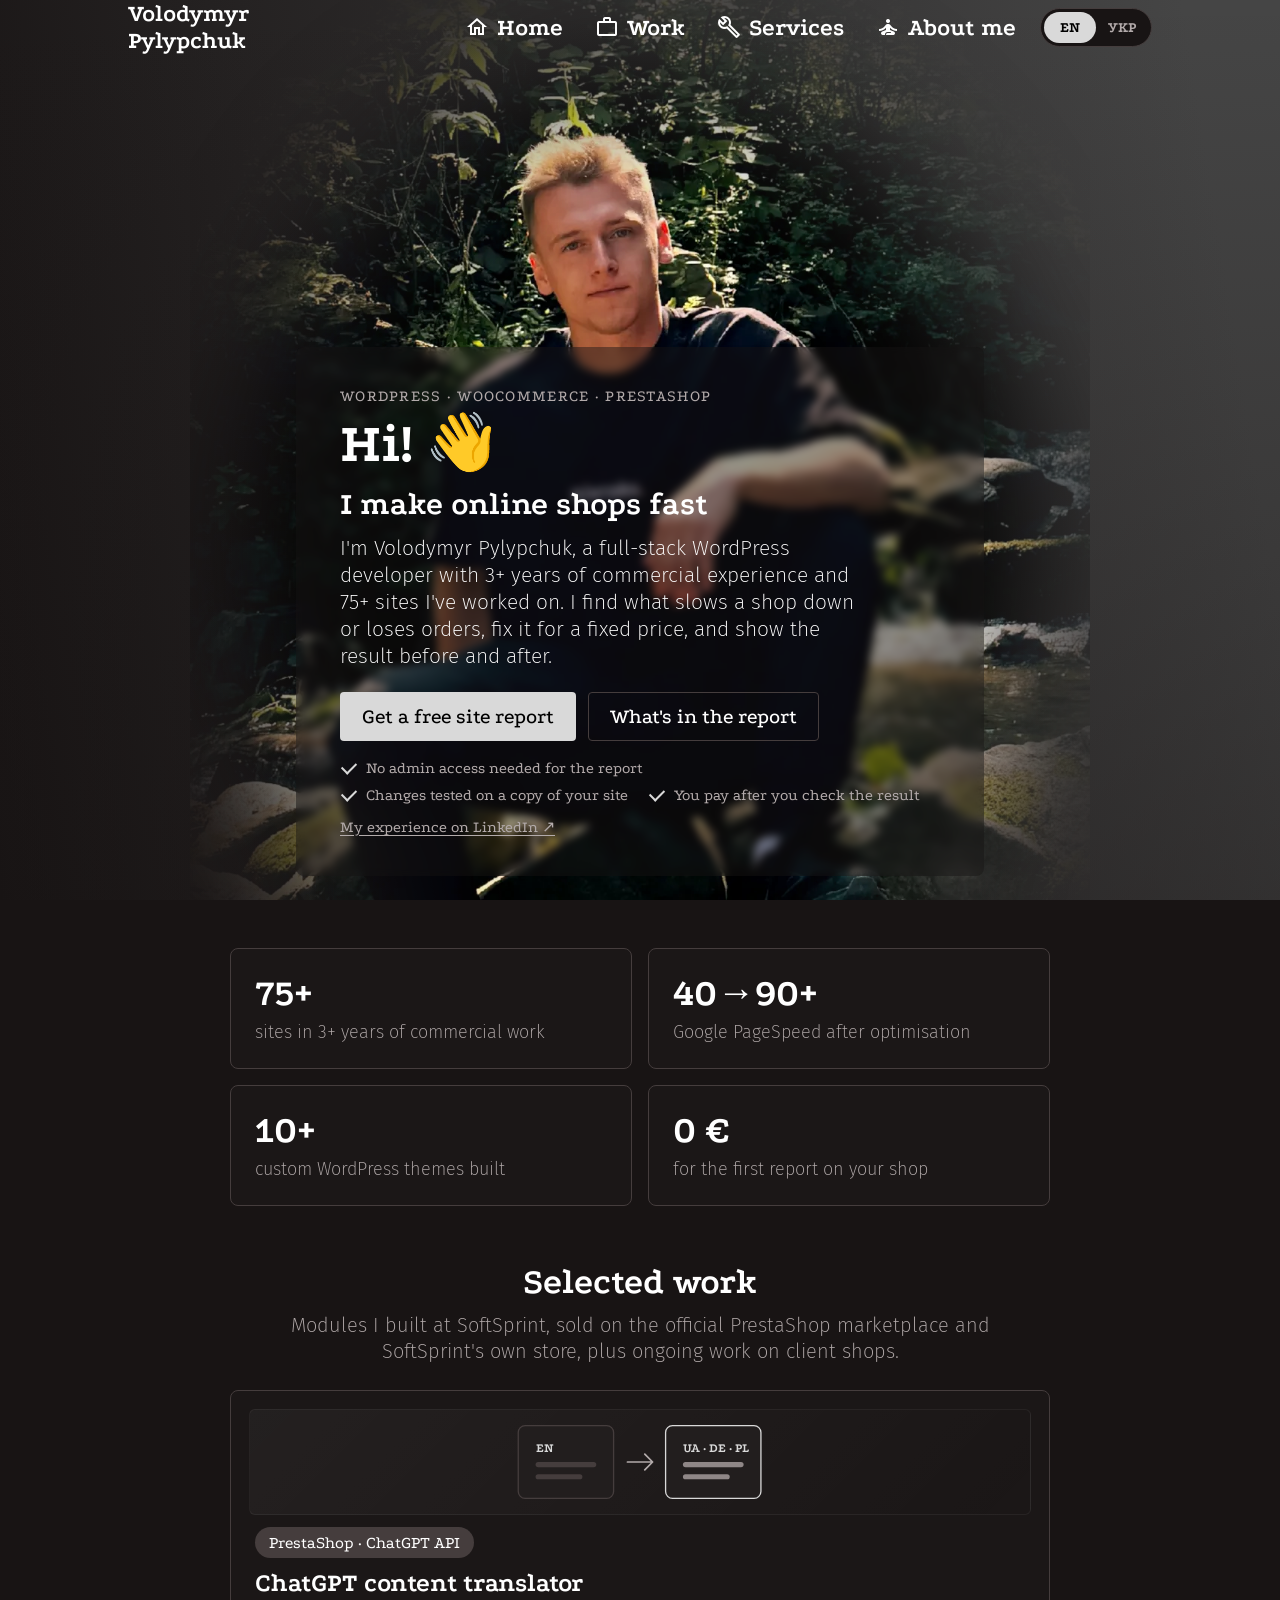
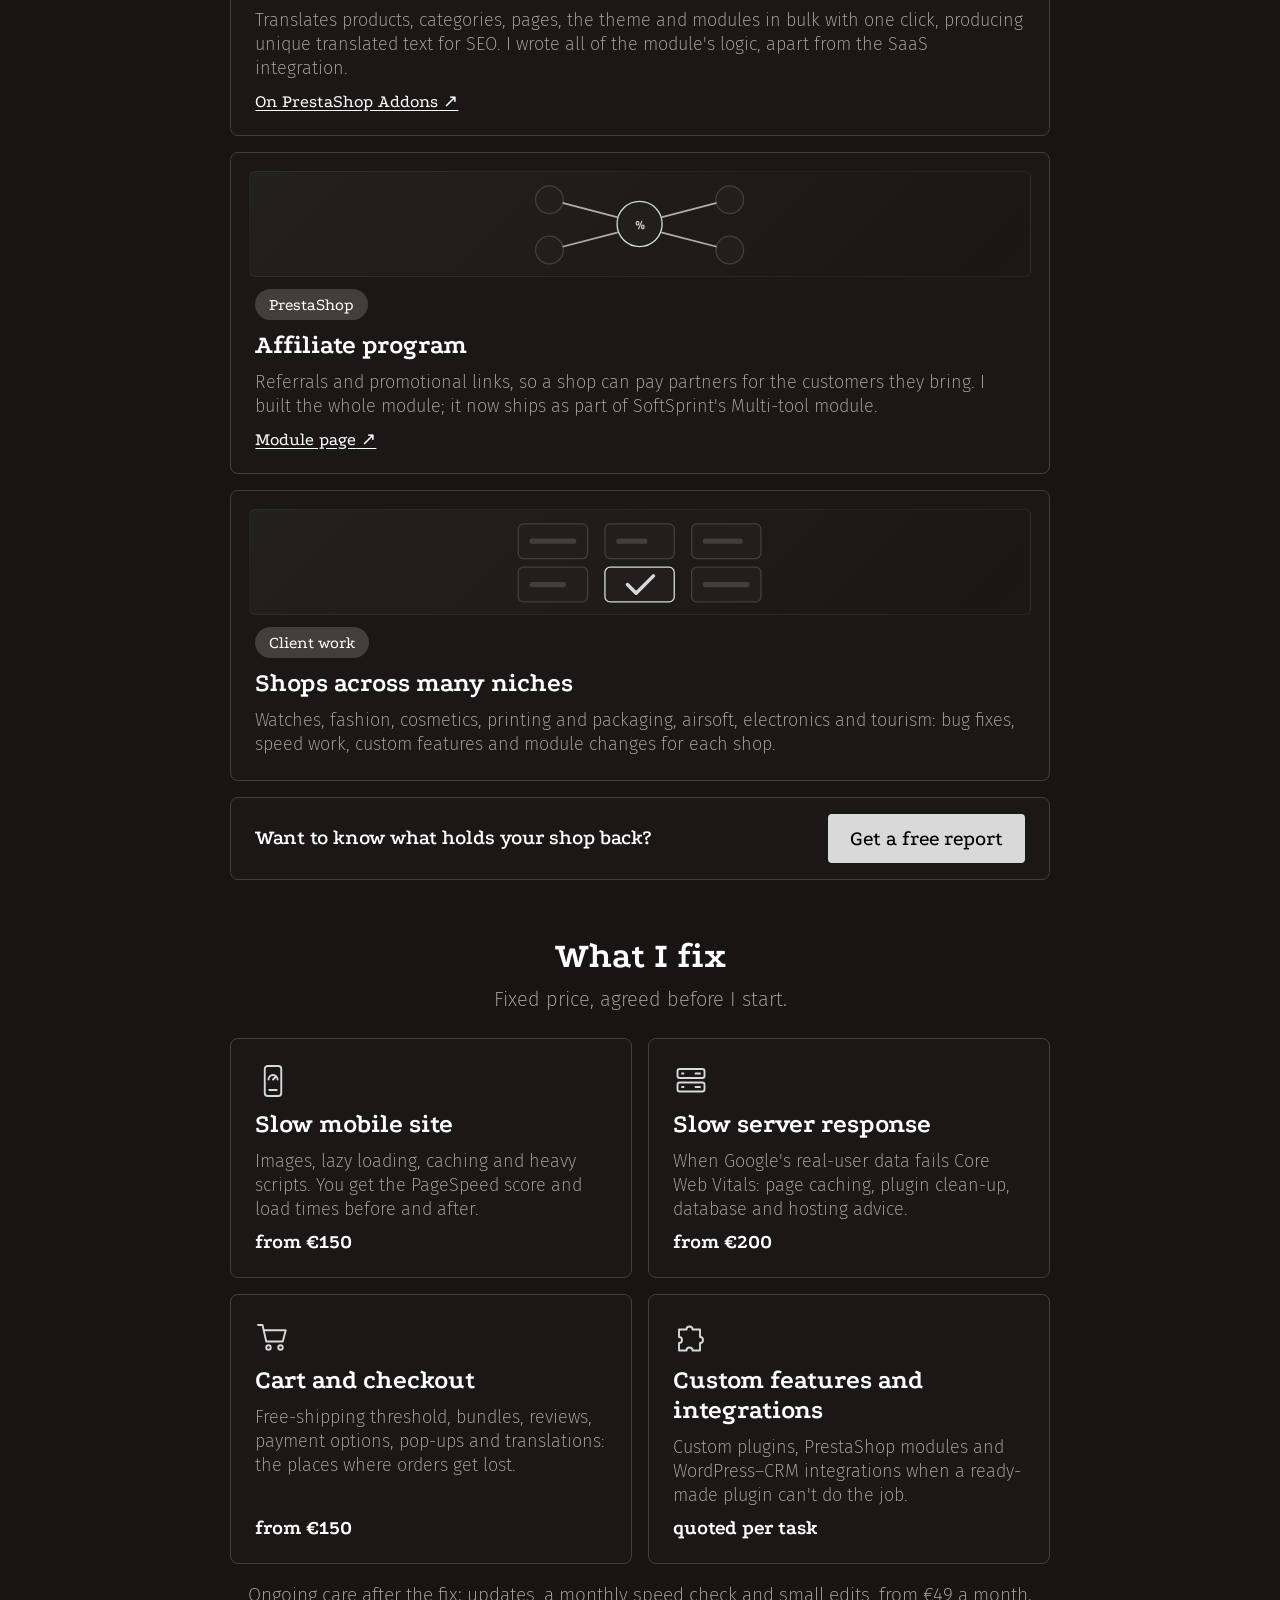
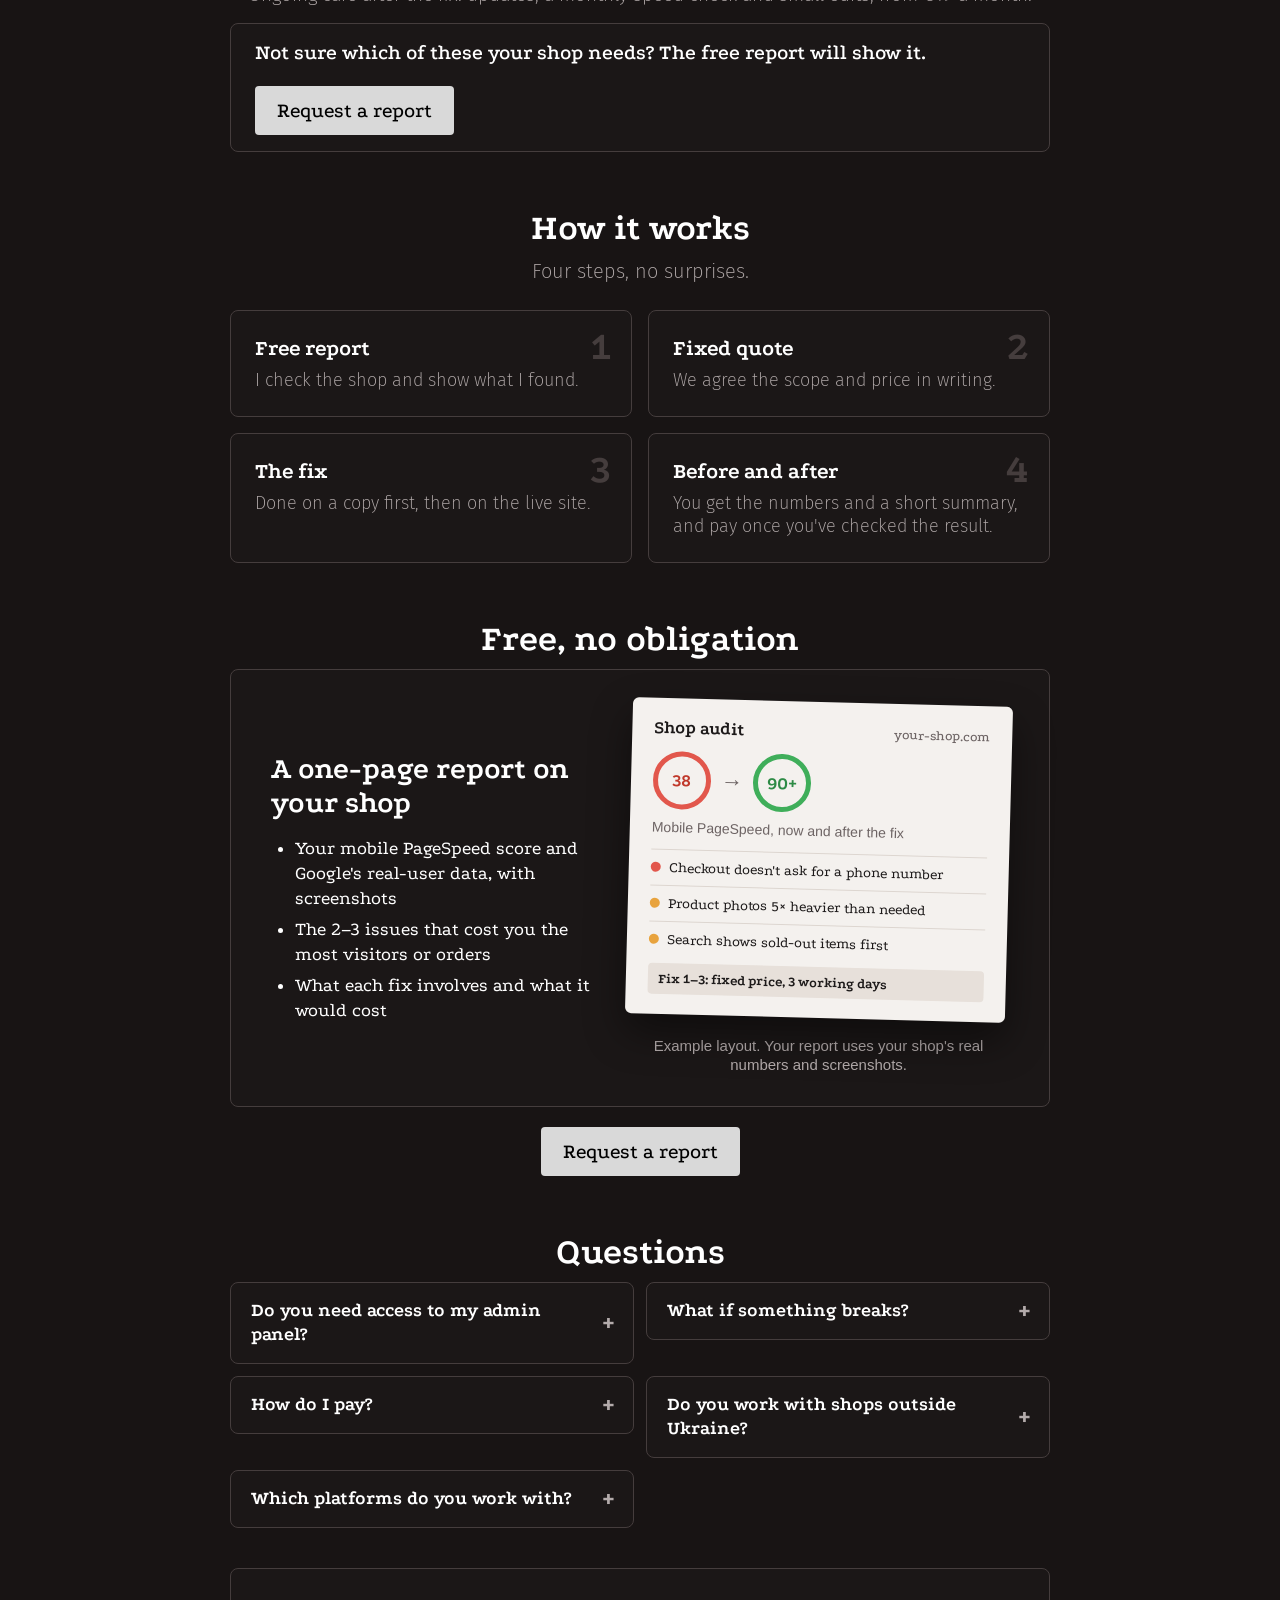
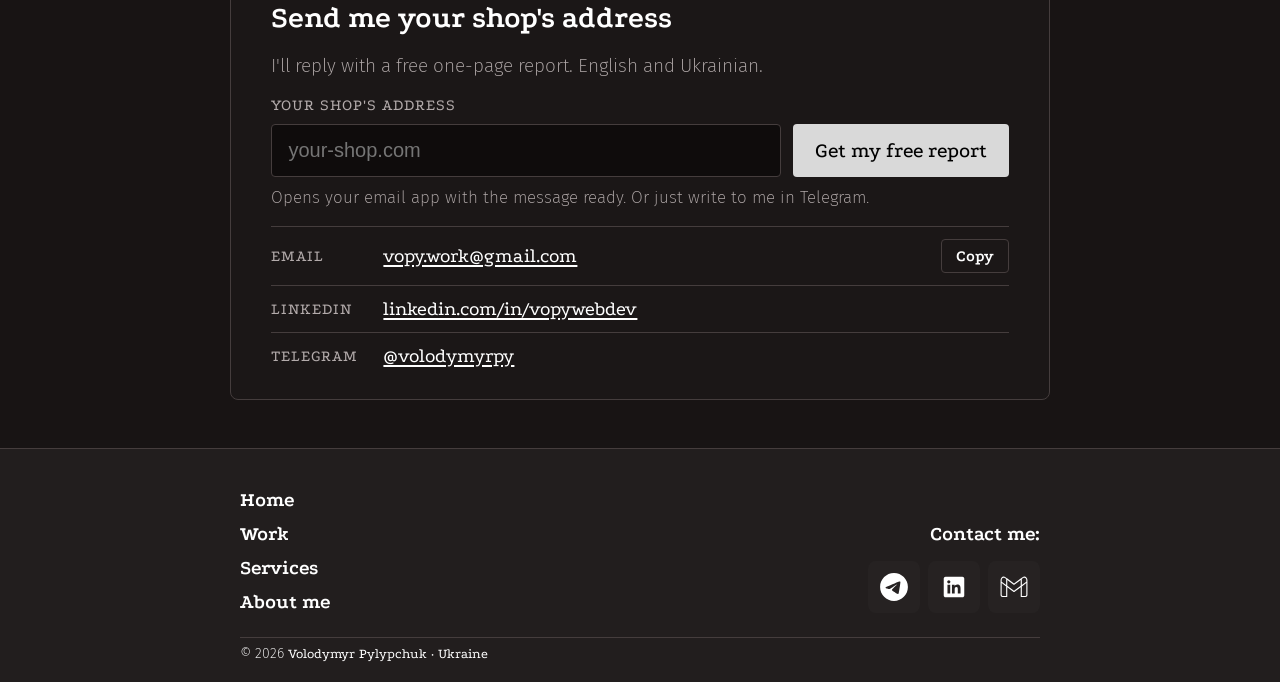
==== commit 8f0afeef: "Denser layout, neutral icons, mobile hero photo, full-screen menu - Smaller paddings and slightly sm" ====
--- a/index.html
+++ b/index.html
@@ -52,6 +52,7 @@
           <a href="index.html#services" class="header-btn"><span class="material-icons-outlined" aria-hidden="true">build</span><span class="header-btn-label"><span data-l="en">Services</span><span data-l="uk">Послуги</span></span></a>
           <a href="about.html" class="header-btn plink"><span class="material-icons-outlined" aria-hidden="true">self_improvement</span><span class="header-btn-label"><span data-l="en">About me</span><span data-l="uk">Про мене</span></span></a>
           </nav>
+          <a class="p-more-btn offcanvas-cta" href="#contact"><span data-l="en">Get a free site report</span><span data-l="uk">Отримати безкоштовний звіт</span></a>
         </div>
       </div>
     </div>
@@ -312,12 +313,6 @@
           <div class="footer-right-side">
             <div></div>
             <div class="footer-social">
-              <div class="footer-social-other">
-                <h4 class="footer-social-title"><span data-l="en">Other social networks:</span><span data-l="uk">Інші соцмережі:</span></h4>
-                <div class="social-btn-collection">
-                  <a href="https://github.com/vopy03" class="footer-social-btn" target="_blank" rel="noopener" aria-label="GitHub"><img alt="" src="assets/img/social/ghIcon.svg" width="28" height="28"></a>
-                </div>
-              </div>
               <div class="footer-social-contact">
                 <h4 class="footer-social-title"><span data-l="en">Contact me:</span><span data-l="uk">Зв’язатися зі мною:</span></h4>
                 <div class="social-btn-collection">
--- a/assets/css/style.css
+++ b/assets/css/style.css
@@ -55,7 +55,7 @@
   margin: 0 auto;
 }
 .main-content {
-  margin-bottom: 72px;
+  margin-bottom: 48px;
 }
 
 /* header */
@@ -151,13 +151,39 @@
 }
 
 .lang {
-  display: inline-flex;
+  position: relative;
+  display: inline-grid;
+  grid-template-columns: 1fr 1fr;
   border: 1px solid var(--border-line-color);
   border-radius: 999px;
   padding: 3px;
   background-color: var(--bg-color);
 }
+/* the light pill slides under the active language with a small overshoot */
+.lang::before {
+  content: '';
+  position: absolute;
+  top: 3px;
+  bottom: 3px;
+  left: 3px;
+  width: calc(50% - 3px);
+  border-radius: 999px;
+  background-color: var(--grey-color);
+  transition: transform .55s cubic-bezier(.34, 1.7, .5, 1), width .2s;
+}
+body.uk .lang::before {
+  transform: translateX(100%);
+}
+.lang:active::before {
+  width: calc(50% + 6px);
+}
+body.uk .lang:active::before {
+  transform: translateX(calc(100% - 18px));
+}
 .lang button {
+  position: relative;
+  z-index: 1;
+  min-width: 48px;
   font: 700 15px/1 Podkova, Georgia, serif;
   border: 0;
   background: transparent;
@@ -165,10 +191,13 @@
   padding: 8px 12px;
   border-radius: 999px;
   cursor: pointer;
+  transition: color .3s;
 }
 .lang button[aria-pressed="true"] {
-  background-color: var(--grey-color);
   color: black;
+}
+@media (prefers-reduced-motion: reduce) {
+  .lang::before { transition: none; }
 }
 
 /* header end */
@@ -189,7 +218,7 @@
   overflow: hidden;
   color: white;
   height: 100vh;
-  min-height: 720px;
+  min-height: 880px;
   background: linear-gradient(180deg, rgba(24, 20, 20, 0) 0%, rgba(24, 20, 20, 0.4) 100%), linear-gradient(261.01deg, #454545 6.83%, #181414 100%);
 }
 .welcome-block .wrapper {
@@ -199,10 +228,10 @@
 .first-text {
   position: absolute;
   height: fit-content;
-  top: 0;
-  bottom: 0;
+  top: 130px; /* below the header, which sits on top of the hero */
+  bottom: 32px;
   margin: auto 0;
-  padding: 72px 60px;
+  padding: 48px 48px;
   background-color: var(--bg-color);
   border-radius: 8px;
 }
@@ -218,17 +247,17 @@
 
 .ft-accent {
   font-weight: 700;
-  font-size: 64px;
-  line-height: 71px;
+  font-size: 56px;
+  line-height: 62px;
 }
 .ft-subaccent {
   margin-top: 12px;
   font-weight: 700;
-  font-size: 36px;
-  line-height: 40px;
+  font-size: 32px;
+  line-height: 36px;
   position: relative;
   overflow: hidden;
-  height: 40px;
+  height: 36px;
   max-width: 100%;
   display: flex;
   flex-direction: column;
@@ -248,16 +277,16 @@
 
 .ft-solid {
   margin-top: 12px;
-  width: 539px;
+  width: 520px;
   font-family: Candara, 'Fira Sans', sans-serif;
   font-style: normal;
   font-weight: 200;
-  font-size: 24px;
-  line-height: 29px;
+  font-size: 21px;
+  line-height: 27px;
 }
 
 .ft-cta {
-  margin-top: 28px;
+  margin-top: 22px;
   display: flex;
   flex-wrap: wrap;
   gap: 12px;
@@ -269,10 +298,10 @@
   display: inline-block;
   color: black;
   font-weight: 500;
-  font-size: 24px;
+  font-size: 21px;
   background: var(--grey-color);
   border-radius: 4px;
-  padding: 16px 24px;
+  padding: 13px 22px;
   cursor: pointer;
   user-select: none;
   transition: .4s;
@@ -286,10 +315,10 @@
   display: inline-block;
   color: white;
   font-weight: 500;
-  font-size: 24px;
+  font-size: 21px;
   border: 1px solid var(--border-line-color);
   border-radius: 4px;
-  padding: 15px 23px;
+  padding: 12px 21px;
   transition: .4s;
 }
 .ghost-btn:hover {
@@ -301,22 +330,22 @@
 .before-projects-label {
   color: white;
   position: relative;
-  margin: 72px auto 16px;
+  margin: 56px auto 10px;
   width: fit-content;
   max-width: 100%;
   text-align: center;
   font-weight: 700;
-  font-size: 40px;
-  line-height: 44px;
+  font-size: 36px;
+  line-height: 40px;
 }
 .section-sub {
-  margin: 0 auto 40px;
+  margin: 0 auto 26px;
   max-width: 760px;
   text-align: center;
   font-family: Candara, 'Fira Sans', sans-serif;
   font-weight: 200;
-  font-size: 22px;
-  line-height: 28px;
+  font-size: 20px;
+  line-height: 26px;
   color: var(--muted-color);
 }
 
@@ -346,13 +375,13 @@
   opacity: 1;
 }
 .panel {
-  padding: 32px;
+  padding: 24px;
 }
 
 /* numbers */
 
 .facts {
-  margin-top: 72px;
+  margin-top: 48px;
   display: grid;
   grid-template-columns: repeat(4, 1fr);
   gap: 16px;
@@ -364,14 +393,14 @@
 }
 .fact b {
   font-weight: 700;
-  font-size: 44px;
+  font-size: 38px;
   line-height: 1.1;
 }
 .fact span {
   font-family: Candara, 'Fira Sans', sans-serif;
   font-weight: 200;
-  font-size: 20px;
-  line-height: 25px;
+  font-size: 18px;
+  line-height: 23px;
   color: var(--muted-color);
 }
 
@@ -388,24 +417,24 @@
 .card {
   display: flex;
   flex-direction: column;
-  gap: 12px;
+  gap: 10px;
   min-width: 0;
 }
 .card h3 {
   font-weight: 700;
-  font-size: 30px;
-  line-height: 33px;
+  font-size: 26px;
+  line-height: 30px;
 }
 .card p {
   font-family: Candara, 'Fira Sans', sans-serif;
   font-weight: 200;
-  font-size: 20px;
-  line-height: 26px;
+  font-size: 18px;
+  line-height: 24px;
   color: var(--muted-color);
 }
 .card .card-link {
   margin-top: auto;
-  font-size: 20px;
+  font-size: 18px;
   text-decoration: underline;
   text-underline-offset: 3px;
 }
@@ -420,15 +449,15 @@
 .card .price {
   margin-top: auto;
   font-weight: 700;
-  font-size: 22px;
+  font-size: 20px;
 }
 .note {
-  margin-top: 24px;
+  margin-top: 18px;
   text-align: center;
   font-family: Candara, 'Fira Sans', sans-serif;
   font-weight: 200;
-  font-size: 22px;
-  line-height: 28px;
+  font-size: 19px;
+  line-height: 25px;
   color: var(--muted-color);
 }
 
@@ -439,22 +468,22 @@
   grid-template-columns: 1fr auto;
   align-items: center;
   gap: 32px;
-  padding: 48px 60px;
+  padding: 32px 40px;
 }
 .report h3 {
   font-weight: 700;
-  font-size: 36px;
-  line-height: 40px;
+  font-size: 30px;
+  line-height: 34px;
 }
 .report ul {
-  margin-top: 20px;
+  margin-top: 16px;
   padding-left: 24px;
   display: grid;
-  gap: 8px;
+  gap: 6px;
   font-family: Candara, 'Fira Sans', sans-serif;
   font-weight: 200;
-  font-size: 22px;
-  line-height: 28px;
+  font-size: 19px;
+  line-height: 25px;
 }
 
 /* process */
@@ -475,24 +504,24 @@
 .steps li::after {
   content: counter(s);
   position: absolute;
-  top: 20px;
-  right: 24px;
-  font-weight: 700;
-  font-size: 48px;
+  top: 16px;
+  right: 20px;
+  font-weight: 700;
+  font-size: 40px;
   line-height: 1;
   color: var(--border-line-color);
 }
 .steps h3 {
   font-weight: 700;
-  font-size: 26px;
-  line-height: 29px;
+  font-size: 22px;
+  line-height: 26px;
   padding-right: 40px;
 }
 .steps p {
   font-family: Candara, 'Fira Sans', sans-serif;
   font-weight: 200;
-  font-size: 20px;
-  line-height: 25px;
+  font-size: 18px;
+  line-height: 23px;
   color: var(--muted-color);
 }
 
@@ -544,19 +573,19 @@
 
 .contact {
   display: grid;
-  gap: 24px;
-  padding: 48px 60px;
+  gap: 18px;
+  padding: 32px 40px;
 }
 .contact h3 {
   font-weight: 700;
-  font-size: 36px;
-  line-height: 40px;
+  font-size: 30px;
+  line-height: 34px;
 }
 .contact > p {
   font-family: Candara, 'Fira Sans', sans-serif;
   font-weight: 200;
-  font-size: 22px;
-  line-height: 28px;
+  font-size: 19px;
+  line-height: 25px;
   color: var(--muted-color);
   max-width: 760px;
 }
@@ -582,7 +611,7 @@
 }
 .row .v {
   flex: 1;
-  font-size: 22px;
+  font-size: 20px;
   overflow-wrap: anywhere;
 }
 .row a.v {
@@ -627,8 +656,8 @@
   top: 5px;
   width: 12px;
   height: 7px;
-  border-left: 2px solid #8fd19e;
-  border-bottom: 2px solid #8fd19e;
+  border-left: 2px solid var(--grey-color);
+  border-bottom: 2px solid var(--grey-color);
   transform: rotate(-45deg);
 }
 .ft-linkedin {
@@ -644,26 +673,26 @@
 /* illustrations on cards */
 
 .card-art {
-  margin: -8px -8px 4px;
+  margin: -6px -6px 2px;
   border-radius: 6px;
   background: linear-gradient(135deg, rgba(255,255,255,.04), rgba(255,255,255,0));
   border: 1px solid rgba(255,255,255,.05);
 }
-.card-art svg { display: block; width: 100%; height: auto; }
+.card-art svg { display: block; width: 100%; height: 104px; }
 .card-art .a-box, .card-art .a-box rect { fill: #221e1e; stroke: var(--border-line-color); stroke-width: 1.5; }
-.card-art .a-hi { stroke: #8fd19e; }
+.card-art .a-hi { stroke: var(--grey-color); }
 .card-art .a-line { fill: var(--border-line-color); }
-.card-art .a-line-hi { fill: #5b8f67; }
+.card-art .a-line-hi { fill: #8f8787; }
 .card-art .a-line-s { stroke: var(--border-line-color); stroke-width: 6; stroke-linecap: round; fill: none; }
 .card-art .a-label { fill: var(--grey-color); font: 700 15px Podkova, Georgia, serif; }
 .card-art .a-arrow { stroke: var(--muted-color); stroke-width: 2; fill: none; stroke-linecap: round; stroke-linejoin: round; }
-.card-art .a-check { stroke: #8fd19e; stroke-width: 4; fill: none; stroke-linecap: round; stroke-linejoin: round; }
+.card-art .a-check { stroke: var(--grey-color); stroke-width: 4; fill: none; stroke-linecap: round; stroke-linejoin: round; }
 
 .svc-icon {
-  width: 44px;
-  height: 44px;
+  width: 36px;
+  height: 36px;
   fill: none;
-  stroke: #8fd19e;
+  stroke: var(--grey-color);
   stroke-width: 2.5;
   stroke-linecap: round;
   stroke-linejoin: round;
@@ -672,17 +701,17 @@
 /* call-to-action strip between sections */
 
 .cta-strip {
-  margin-top: 24px;
+  margin-top: 16px;
   display: flex;
   align-items: center;
   justify-content: space-between;
   gap: 20px;
   flex-wrap: wrap;
-  padding: 24px 32px;
+  padding: 16px 24px;
 }
 .cta-strip p {
-  font-size: 24px;
-  line-height: 30px;
+  font-size: 21px;
+  line-height: 26px;
   font-weight: 600;
 }
 
@@ -730,34 +759,34 @@
 
 /* questions */
 
-.faq { display: grid; gap: 12px; max-width: 900px; margin: 0 auto; }
+.faq { display: grid; grid-template-columns: 1fr 1fr; align-items: start; gap: 12px; }
 .faq details.panel { padding: 0; }
 .faq summary {
   cursor: pointer;
   list-style: none;
-  padding: 22px 56px 22px 28px;
-  font-weight: 700;
-  font-size: 22px;
-  line-height: 27px;
+  padding: 16px 48px 16px 20px;
+  font-weight: 700;
+  font-size: 19px;
+  line-height: 24px;
   position: relative;
 }
 .faq summary::-webkit-details-marker { display: none; }
 .faq summary::after {
   content: '+';
   position: absolute;
-  right: 24px;
+  right: 18px;
   top: 50%;
   transform: translateY(-50%);
-  font-size: 28px;
+  font-size: 26px;
   color: var(--muted-color);
 }
 .faq details[open] summary::after { content: '−'; }
 .faq details p {
-  padding: 0 28px 24px;
+  padding: 0 20px 18px;
   font-family: Candara, 'Fira Sans', sans-serif;
   font-weight: 200;
-  font-size: 20px;
-  line-height: 26px;
+  font-size: 17px;
+  line-height: 23px;
   color: var(--muted-color);
 }
 
@@ -802,12 +831,12 @@
   .ft-trust { margin-top: 14px; font-size: 15px; line-height: 19px; gap: 4px; }
   .ft-trust li::before { top: 3px; }
   .ft-linkedin { margin-top: 10px; font-size: 15px; }
-  .welcome-block { min-height: 860px; }
   .cta-strip { padding: 20px 24px; }
   .cta-strip p { font-size: 20px; line-height: 25px; }
   .report-mock { width: 100%; max-width: 360px; justify-self: center; }
-  .faq summary { font-size: 19px; line-height: 24px; padding: 18px 48px 18px 20px; }
-  .faq details p { padding: 0 20px 20px; font-size: 18px; line-height: 23px; }
+  .faq { grid-template-columns: 1fr; }
+  .faq summary { font-size: 18px; line-height: 23px; padding: 14px 44px 14px 18px; }
+  .faq details p { padding: 0 18px 16px; font-size: 17px; line-height: 22px; }
   .lf-row button { width: 100%; }
   .svc-icon { width: 36px; height: 36px; }
 }
@@ -816,10 +845,10 @@
 
 footer {
   background-color: var(--footer-color);
-  margin-top: 72px;
+  margin-top: 48px;
   width: 100%;
   border-top: 1px solid var(--border-line-color);
-  padding: 56px 0 24px 0;
+  padding: 40px 0 20px 0;
 }
 
 .footer-wrapper {
@@ -1145,6 +1174,8 @@
   flex-direction: column;
   width: 100vw;
   max-width: 100%;
+  height: 100vh;
+  height: 100dvh;
   color: white;
   visibility: hidden;
   background-color: var(--footer-color);
@@ -1166,6 +1197,12 @@
   flex-grow: 1;
   padding: 1rem;
   overflow-y: auto;
+}
+.offcanvas-cta {
+  display: block;
+  margin: 32px auto 0;
+  width: fit-content;
+  text-align: center;
 }
 .btn-close {
   box-sizing: content-box;
@@ -1284,7 +1321,7 @@
     backdrop-filter: blur(4px);
   }
   /* keep the face visible above the card: trust points go in one wrapped row */
-  .first-text { padding: 44px 56px; }
+  .first-text { padding: 40px 44px; }
   .ft-cta { margin-top: 22px; }
   .ft-trust { display: flex; flex-wrap: wrap; gap: 4px 20px; max-width: 600px; margin-top: 16px; font-size: 16px; }
   .ft-linkedin { margin-top: 10px; font-size: 16px; }
@@ -1428,42 +1465,58 @@
   .header {
     margin-top: 32px;
   }
+  /* phones: photo on top, text card below it in the normal flow */
   .welcome-block {
-    min-height: 760px;
+    height: auto;
+    min-height: 0;
+  }
+  .welcome-block .wrapper {
+    height: auto;
   }
   .main-pic {
-    height: 70%;
-    top: 0;
+    position: relative;
+    display: block;
+    width: 100%;
+    height: 46vh;
+    min-height: 300px;
+    max-height: 400px;
+    object-fit: cover;
+    object-position: center 20%;
+    -webkit-mask-image: linear-gradient(180deg, #000 70%, transparent 100%);
+    mask-image: linear-gradient(180deg, #000 70%, transparent 100%);
+  }
+  .first-text {
+    position: relative;
+    top: auto;
     bottom: auto;
-    object-position: center top;
-  }
-  .first-text {
-    top: initial;
-    bottom: 24px;
-    left: 0;
-    right: 0;
+    left: auto;
+    right: auto;
     width: 100%;
-    margin: 0 auto;
-    padding: 28px 24px;
-    background-color: #181414cc;
-    backdrop-filter: blur(4px);
-  }
-
+    margin: -48px auto 0;
+    padding: 20px 18px;
+    background-color: var(--bg-color);
+    backdrop-filter: none;
+  }
+
+  .ft-eyebrow {
+    font-size: 13px;
+  }
   .ft-accent {
-    font-size: 44px;
+    font-size: 38px;
     line-height: normal;
   }
 
   .ft-subaccent {
-    font-size: 22px;
-    line-height: 30px;
-    height: 30px;
+    margin-top: 4px;
+    font-size: 21px;
+    line-height: 28px;
+    height: 28px;
   }
 
   .ft-solid {
     width: 100%;
-    font-size: 19px;
-    line-height: 24px;
+    font-size: 17px;
+    line-height: 22px;
   }
   .ft-cta {
     margin-top: 20px;
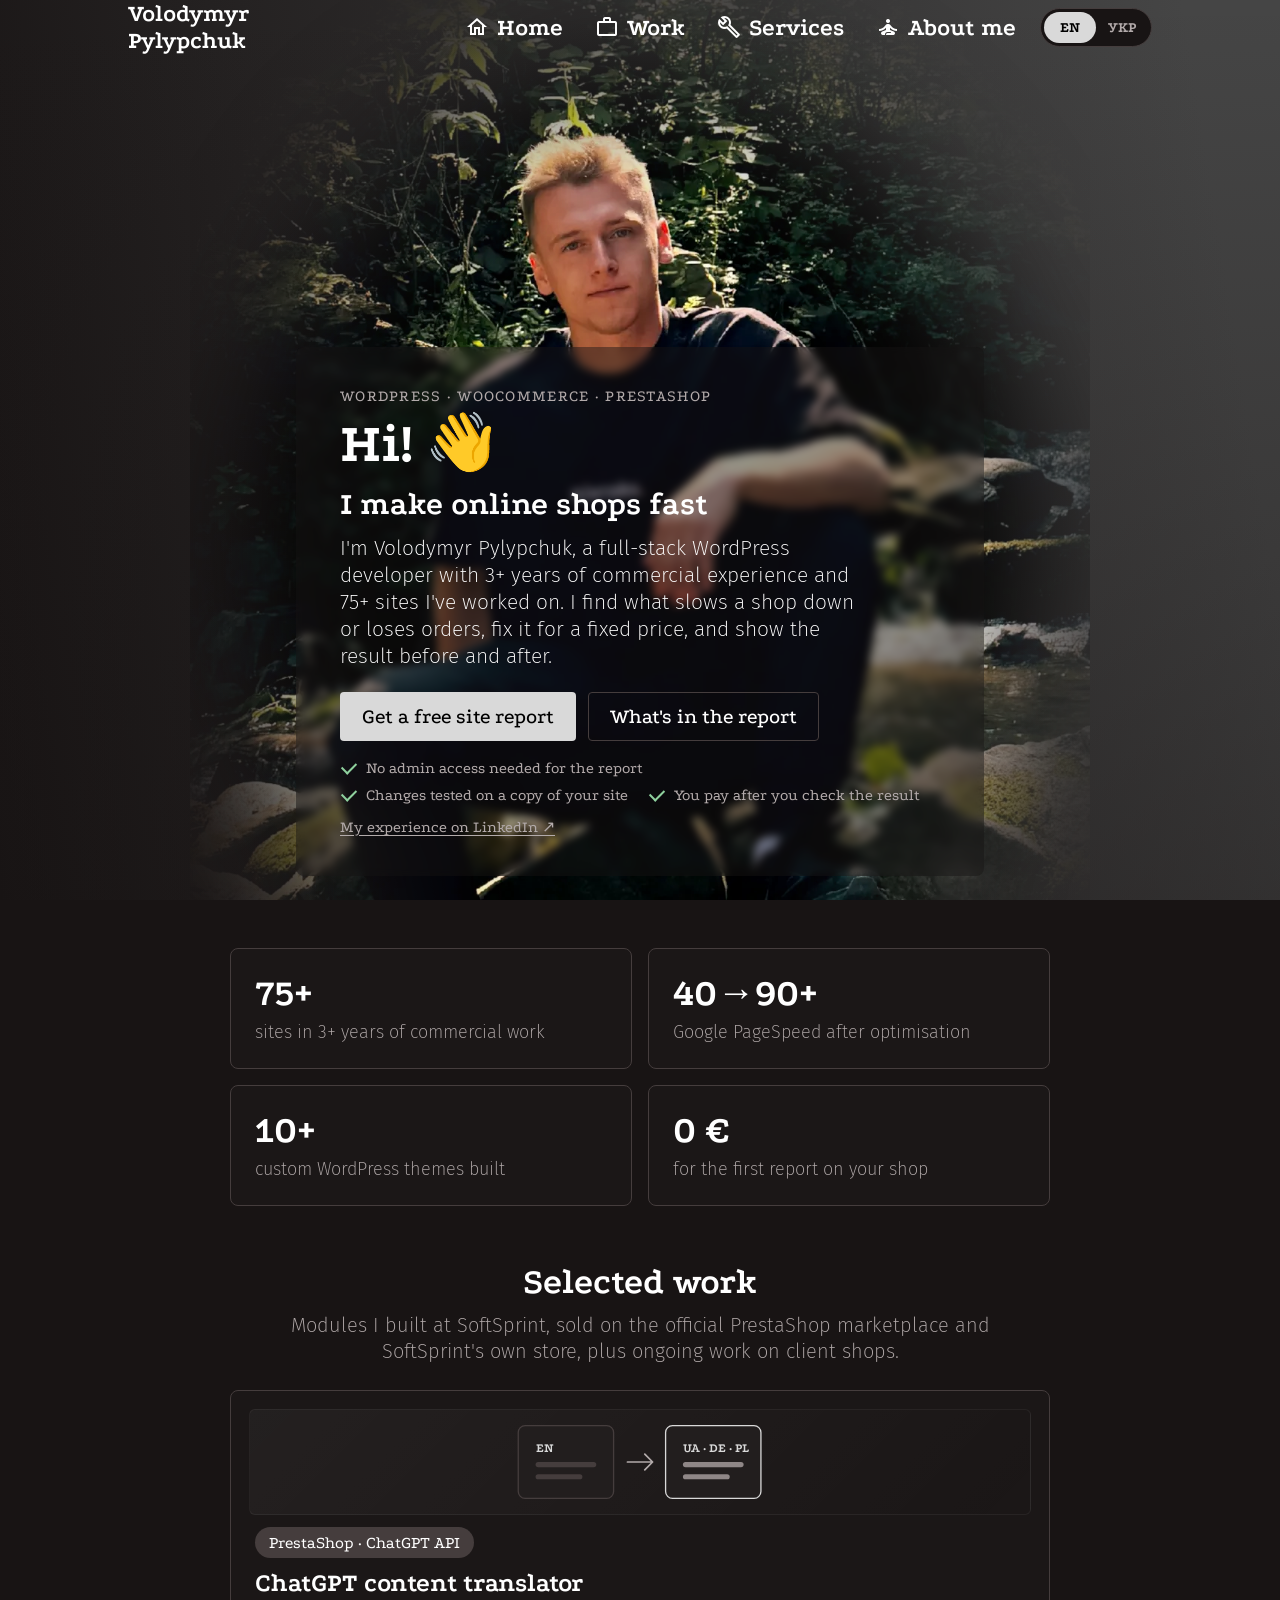
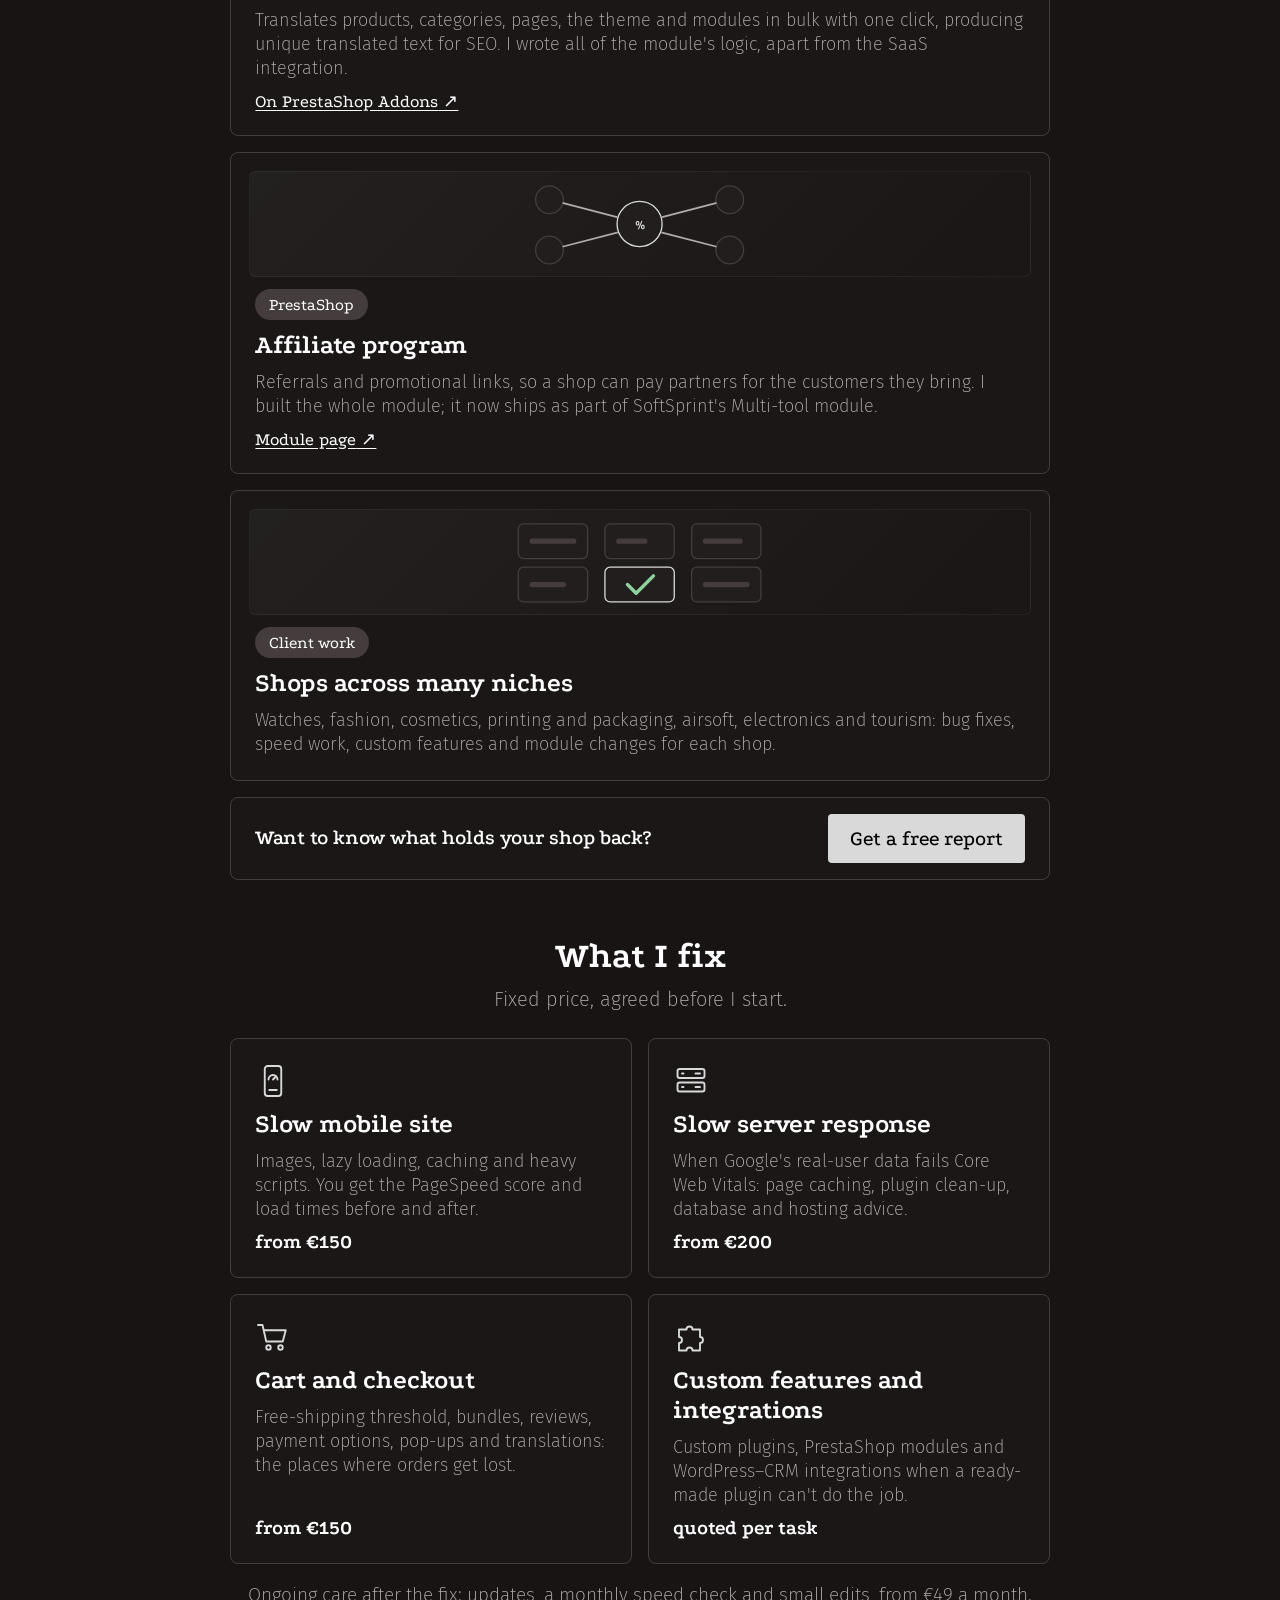
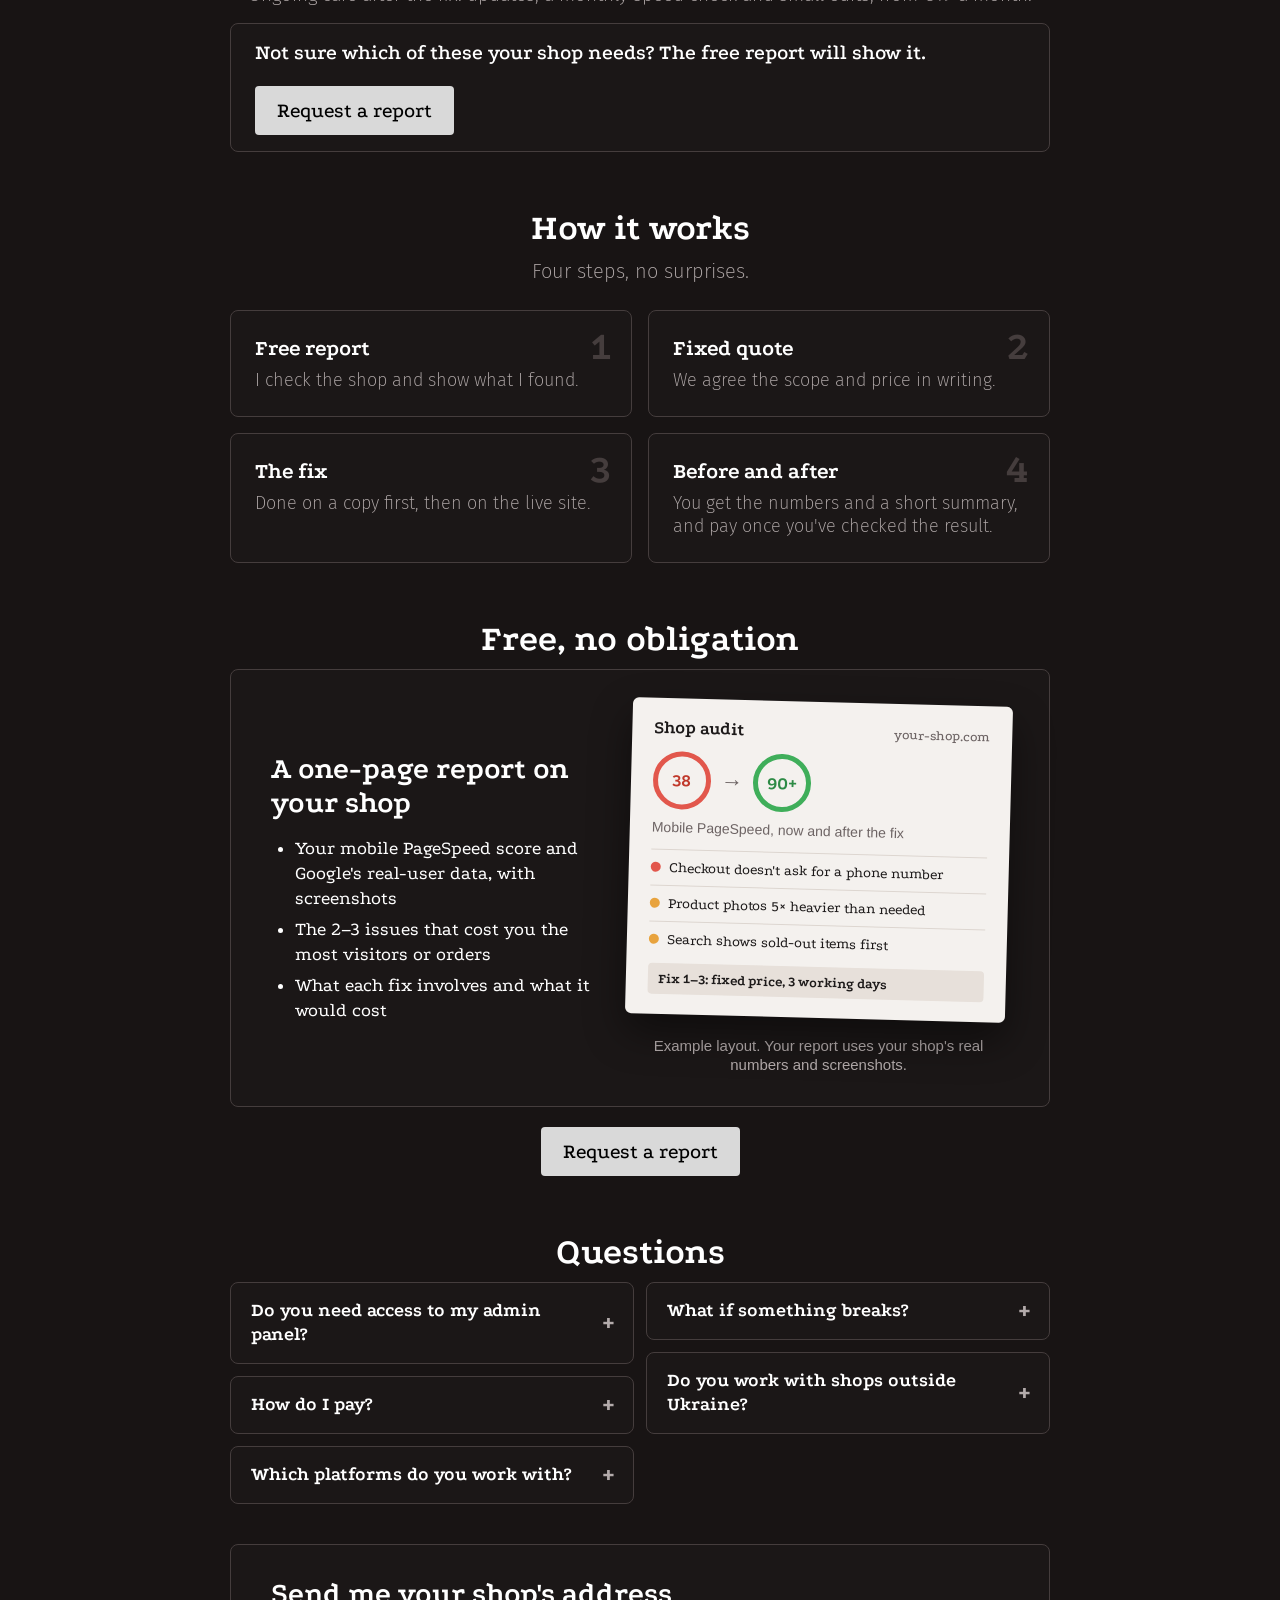
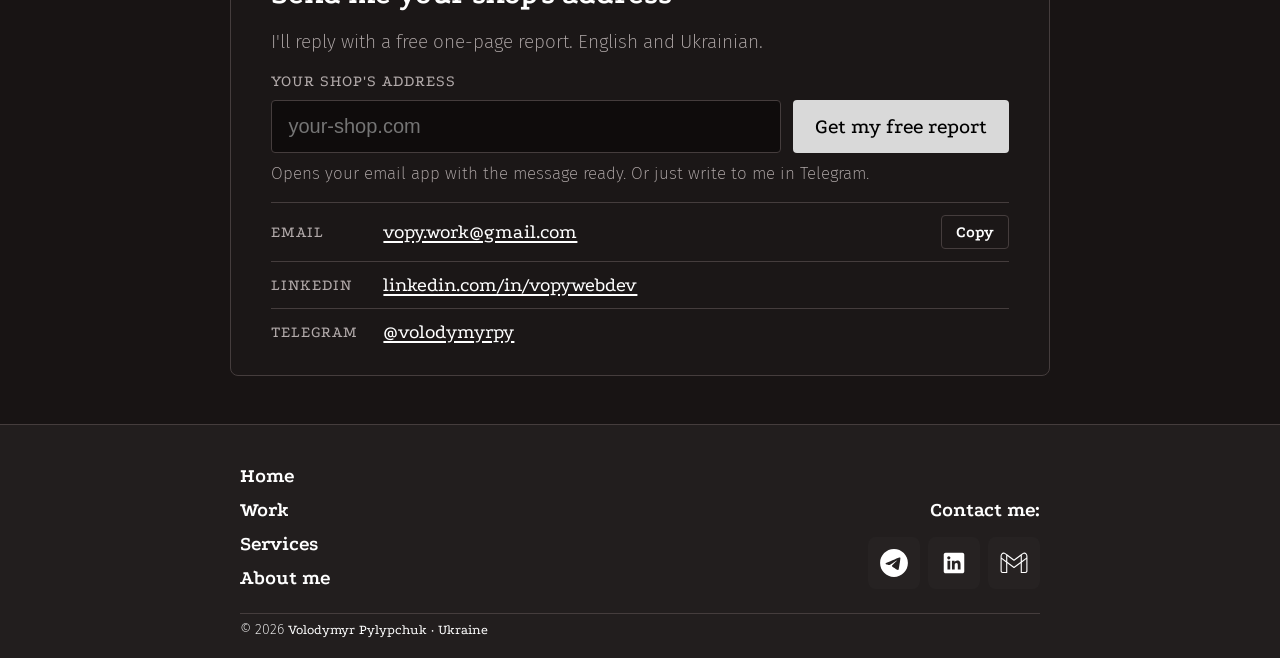
==== commit d73930d4: "FAQ as two independent stacks, contained switch bounce, green checks - FAQ: two columns that grow se" ====
--- a/index.html
+++ b/index.html
@@ -66,14 +66,14 @@
             <div>I make online shops fast</div>
             <div>Fixed price, agreed upfront</div>
             <div>PageSpeed ~40 → 90+</div>
-            <div>75+ sites worked on</div>
+            <div>75+ sites in 3+ years</div>
             <div>I build PrestaShop modules</div>
           </h2>
           <h2 class="ft-subaccent" data-l="uk">
             <div>Роблю магазини швидкими</div>
             <div>Фіксована ціна наперед</div>
             <div>PageSpeed ~40 → 90+</div>
-            <div>75+ сайтів у роботі</div>
+            <div>75+ сайтів за 3+ роки</div>
             <div>Створюю модулі PrestaShop</div>
           </h2>
           <p class="ft-solid" data-l="en">I'm Volodymyr Pylypchuk, a full-stack WordPress developer with 3+ years of commercial experience and 75+ sites I've worked on. I find what slows a shop down or loses orders, fix it for a fixed price, and show the result before and after.</p>
@@ -252,31 +252,35 @@
 
         <h3 class="before-projects-label" data-l="en">Questions</h3><h3 class="before-projects-label" data-l="uk">Питання</h3>
         <div class="faq">
-          <details class="panel">
-            <summary><span data-l="en">Do you need access to my admin panel?</span><span data-l="uk">Потрібен доступ до адмінки?</span></summary>
-            <p data-l="en">Not for the report: I go through the shop the way a customer does. For the fix I'll need access, ideally a separate account you can remove afterwards.</p>
-            <p data-l="uk">Для звіту ні: я проходжу магазин так, як це робить покупець. Для виправлень знадобиться доступ, найкраще окремий акаунт, який ви потім видалите.</p>
-          </details>
-          <details class="panel">
-            <summary><span data-l="en">What if something breaks?</span><span data-l="uk">А якщо щось зламається?</span></summary>
-            <p data-l="en">Changes are made on a copy of your site first. They go to the live shop only after you've seen them, with a backup made beforehand.</p>
-            <p data-l="uk">Зміни спершу робляться на копії сайту. На робочий магазин вони потрапляють лише після того, як ви їх побачите, і перед цим робиться резервна копія.</p>
-          </details>
-          <details class="panel">
-            <summary><span data-l="en">How do I pay?</span><span data-l="uk">Як оплатити?</span></summary>
-            <p data-l="en">The price is fixed and agreed in writing before I start. I'm a registered sole proprietor in Ukraine and send an invoice in EUR or UAH, paid by bank transfer.</p>
-            <p data-l="uk">Ціна фіксована й погоджена письмово до початку роботи. Я зареєстрований ФОП в Україні: виставляю рахунок у гривнях або євро, оплата на рахунок.</p>
-          </details>
-          <details class="panel">
-            <summary><span data-l="en">Do you work with shops outside Ukraine?</span><span data-l="uk">Працюєте з магазинами не з України?</span></summary>
-            <p data-l="en">Yes. I work in English and Ukrainian, remotely, with shops in any country.</p>
-            <p data-l="uk">Так. Працюю віддалено, українською та англійською, з магазинами з будь-якої країни.</p>
-          </details>
-          <details class="panel">
-            <summary><span data-l="en">Which platforms do you work with?</span><span data-l="uk">З якими платформами працюєте?</span></summary>
-            <p data-l="en">Mostly WordPress and WooCommerce, and PrestaShop, where I also build modules.</p>
-            <p data-l="uk">Здебільшого WordPress і WooCommerce, а також PrestaShop, для якого я пишу модулі.</p>
-          </details>
+          <div class="faq-col">
+            <details class="panel" style="--o:1">
+              <summary><span data-l="en">Do you need access to my admin panel?</span><span data-l="uk">Потрібен доступ до адмінки?</span></summary>
+              <p data-l="en">Not for the report: I go through the shop the way a customer does. For the fix I'll need access, ideally a separate account you can remove afterwards.</p>
+              <p data-l="uk">Для звіту ні: я проходжу магазин так, як це робить покупець. Для виправлень знадобиться доступ, найкраще окремий акаунт, який ви потім видалите.</p>
+            </details>
+            <details class="panel" style="--o:3">
+              <summary><span data-l="en">How do I pay?</span><span data-l="uk">Як оплатити?</span></summary>
+              <p data-l="en">The price is fixed and agreed in writing before I start. I'm a registered sole proprietor in Ukraine and send an invoice in EUR or UAH, paid by bank transfer.</p>
+              <p data-l="uk">Ціна фіксована й погоджена письмово до початку роботи. Я зареєстрований ФОП в Україні: виставляю рахунок у гривнях або євро, оплата на рахунок.</p>
+            </details>
+            <details class="panel" style="--o:5">
+              <summary><span data-l="en">Which platforms do you work with?</span><span data-l="uk">З якими платформами працюєте?</span></summary>
+              <p data-l="en">Mostly WordPress and WooCommerce, and PrestaShop, where I also build modules.</p>
+              <p data-l="uk">Здебільшого WordPress і WooCommerce, а також PrestaShop, для якого я пишу модулі.</p>
+            </details>
+          </div>
+          <div class="faq-col">
+            <details class="panel" style="--o:2">
+              <summary><span data-l="en">What if something breaks?</span><span data-l="uk">А якщо щось зламається?</span></summary>
+              <p data-l="en">Changes are made on a copy of your site first. They go to the live shop only after you've seen them, with a backup made beforehand.</p>
+              <p data-l="uk">Зміни спершу робляться на копії сайту. На робочий магазин вони потрапляють лише після того, як ви їх побачите, і перед цим робиться резервна копія.</p>
+            </details>
+            <details class="panel" style="--o:4">
+              <summary><span data-l="en">Do you work with shops outside Ukraine?</span><span data-l="uk">Працюєте з магазинами не з України?</span></summary>
+              <p data-l="en">Yes. I work in English and Ukrainian, remotely, with shops in any country.</p>
+              <p data-l="uk">Так. Працюю віддалено, українською та англійською, з магазинами з будь-якої країни.</p>
+            </details>
+          </div>
         </div>
 
         <div style="height:40px"></div>
--- a/assets/css/style.css
+++ b/assets/css/style.css
@@ -169,16 +169,27 @@
   width: calc(50% - 3px);
   border-radius: 999px;
   background-color: var(--grey-color);
-  transition: transform .55s cubic-bezier(.34, 1.7, .5, 1), width .2s;
+  transform-origin: left center;
+  transition: translate .32s cubic-bezier(.3, .8, .4, 1);
 }
 body.uk .lang::before {
-  transform: translateX(100%);
-}
-.lang:active::before {
-  width: calc(50% + 6px);
-}
-body.uk .lang:active::before {
-  transform: translateX(calc(100% - 18px));
+  translate: 100% 0;
+  transform-origin: right center;
+}
+/* the bounce is a squash against the far edge, so the pill never leaves the switch */
+.lang.ready::before { animation: lang-bounce-l .5s ease-out; }
+body.uk .lang.ready::before { animation: lang-bounce-r .5s ease-out; }
+@keyframes lang-bounce-l {
+  0%, 58% { scale: 1 1; }
+  70% { scale: .86 1; }
+  85% { scale: 1.04 1; }
+  100% { scale: 1 1; }
+}
+@keyframes lang-bounce-r {
+  0%, 58% { scale: 1 1; }
+  70% { scale: .86 1; }
+  85% { scale: 1.04 1; }
+  100% { scale: 1 1; }
 }
 .lang button {
   position: relative;
@@ -197,7 +208,7 @@
   color: black;
 }
 @media (prefers-reduced-motion: reduce) {
-  .lang::before { transition: none; }
+  .lang::before { transition: none; animation: none !important; }
 }
 
 /* header end */
@@ -656,8 +667,8 @@
   top: 5px;
   width: 12px;
   height: 7px;
-  border-left: 2px solid var(--grey-color);
-  border-bottom: 2px solid var(--grey-color);
+  border-left: 2px solid #8fd19e;
+  border-bottom: 2px solid #8fd19e;
   transform: rotate(-45deg);
 }
 .ft-linkedin {
@@ -686,7 +697,7 @@
 .card-art .a-line-s { stroke: var(--border-line-color); stroke-width: 6; stroke-linecap: round; fill: none; }
 .card-art .a-label { fill: var(--grey-color); font: 700 15px Podkova, Georgia, serif; }
 .card-art .a-arrow { stroke: var(--muted-color); stroke-width: 2; fill: none; stroke-linecap: round; stroke-linejoin: round; }
-.card-art .a-check { stroke: var(--grey-color); stroke-width: 4; fill: none; stroke-linecap: round; stroke-linejoin: round; }
+.card-art .a-check { stroke: #8fd19e; stroke-width: 4; fill: none; stroke-linecap: round; stroke-linejoin: round; }
 
 .svc-icon {
   width: 36px;
@@ -759,7 +770,9 @@
 
 /* questions */
 
+/* two independent stacks: opening an answer only pushes down its own column */
 .faq { display: grid; grid-template-columns: 1fr 1fr; align-items: start; gap: 12px; }
+.faq-col { display: grid; gap: 12px; align-content: start; }
 .faq details.panel { padding: 0; }
 .faq summary {
   cursor: pointer;
@@ -835,6 +848,8 @@
   .cta-strip p { font-size: 20px; line-height: 25px; }
   .report-mock { width: 100%; max-width: 360px; justify-self: center; }
   .faq { grid-template-columns: 1fr; }
+  .faq-col { display: contents; }
+  .faq details { order: var(--o); }
   .faq summary { font-size: 18px; line-height: 23px; padding: 14px 44px 14px 18px; }
   .faq details p { padding: 0 18px 16px; font-size: 17px; line-height: 22px; }
   .lf-row button { width: 100%; }
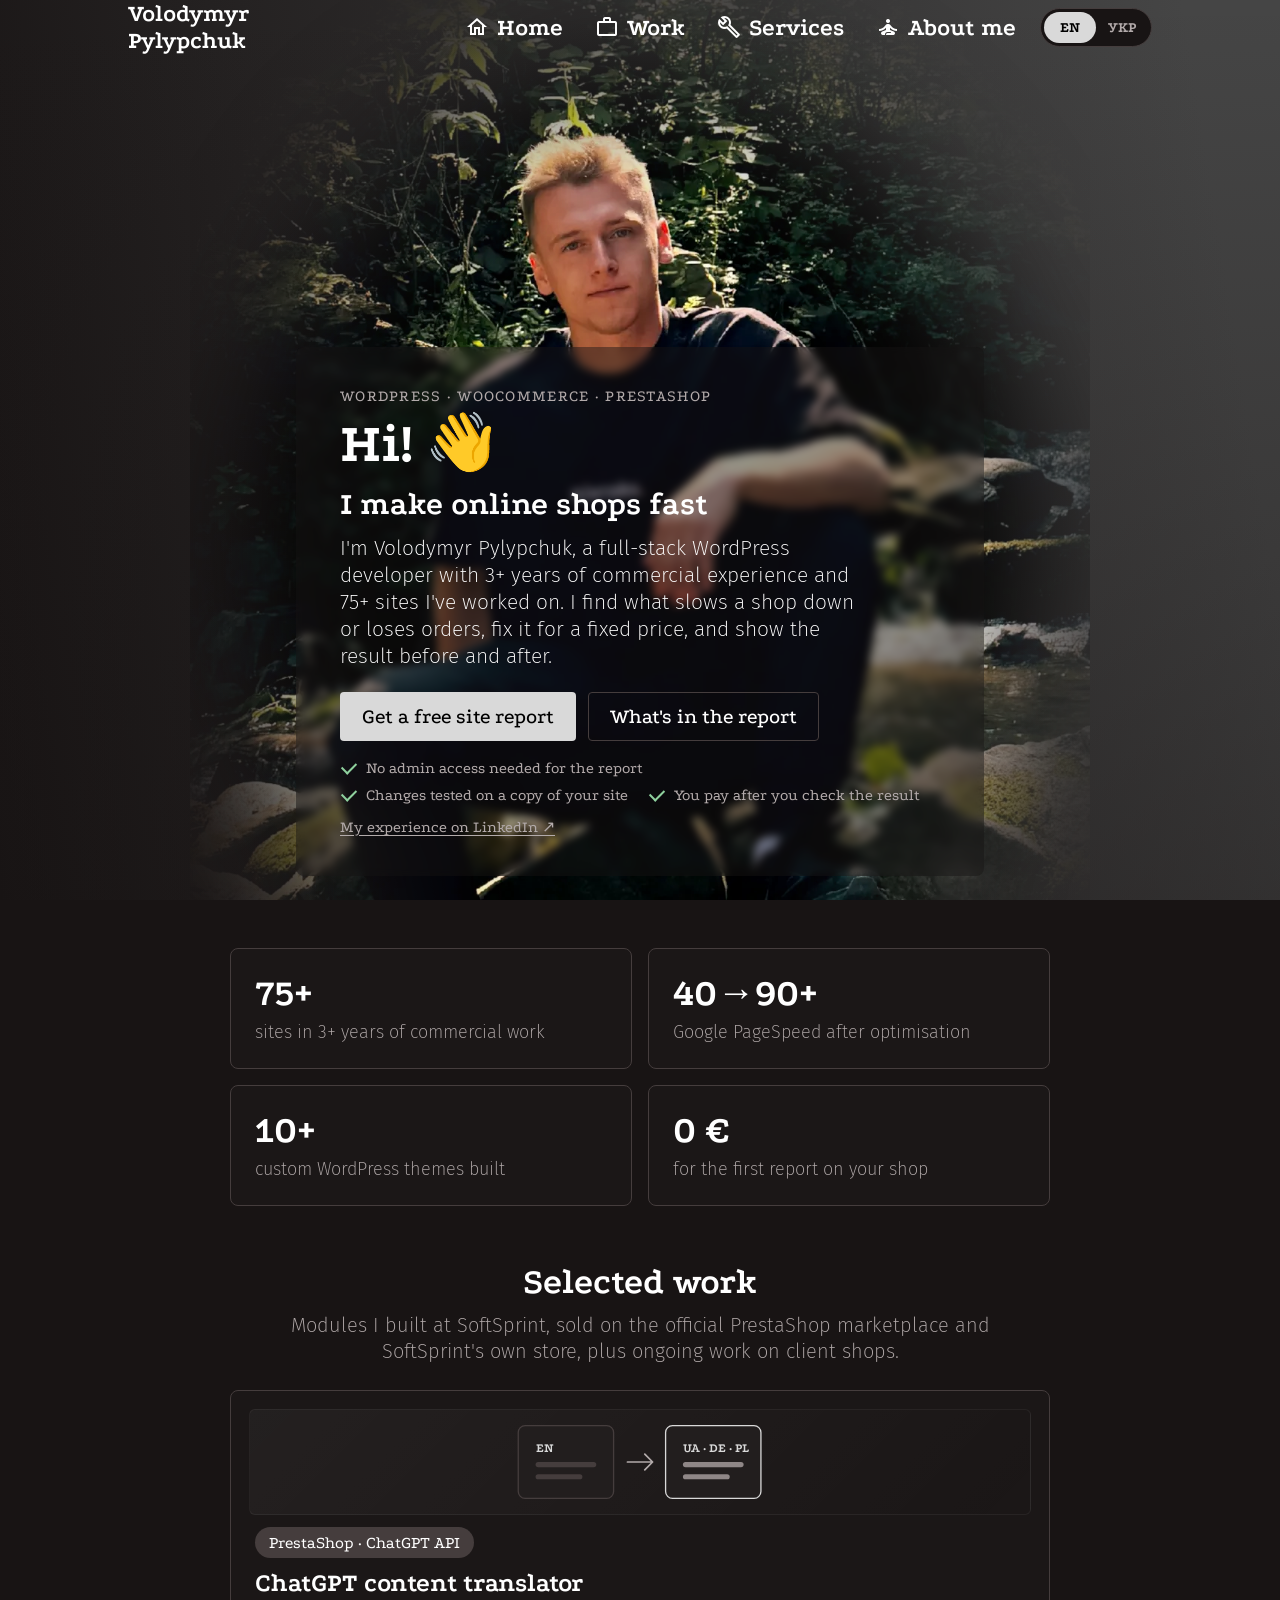
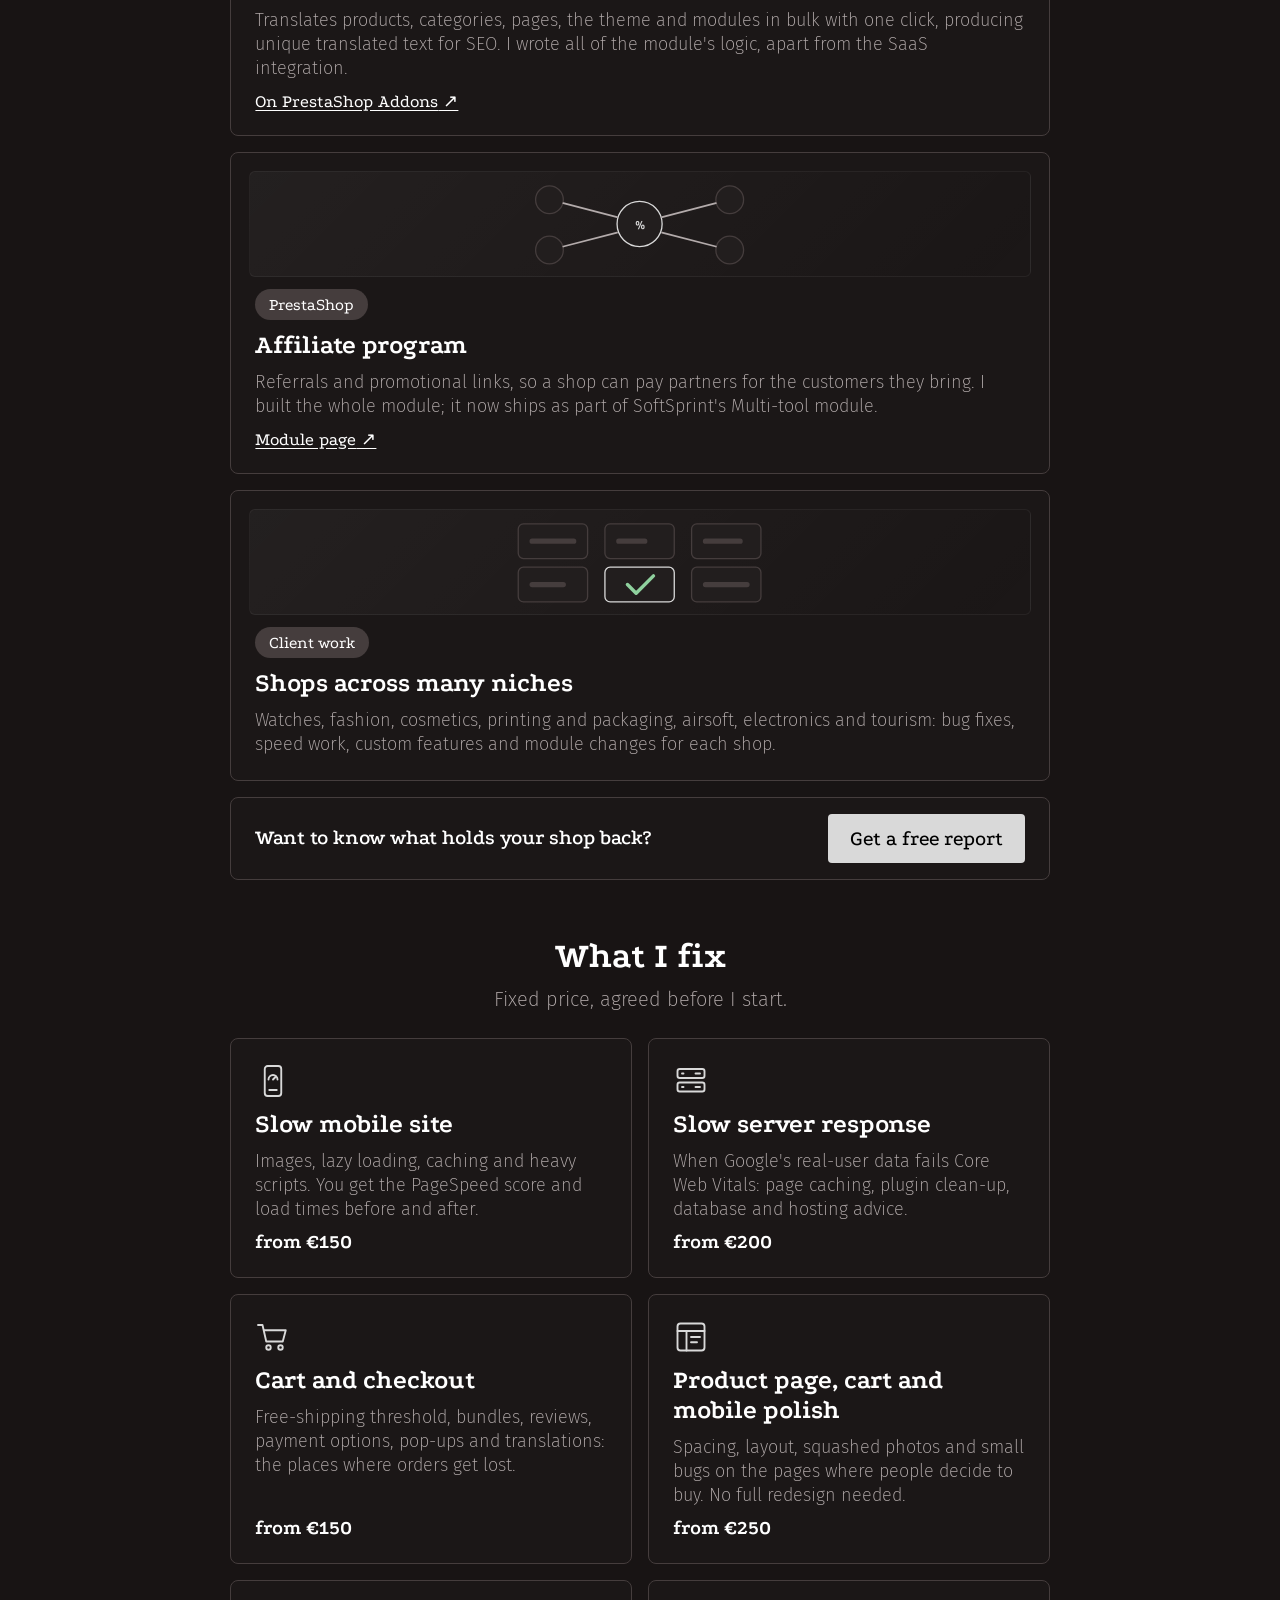
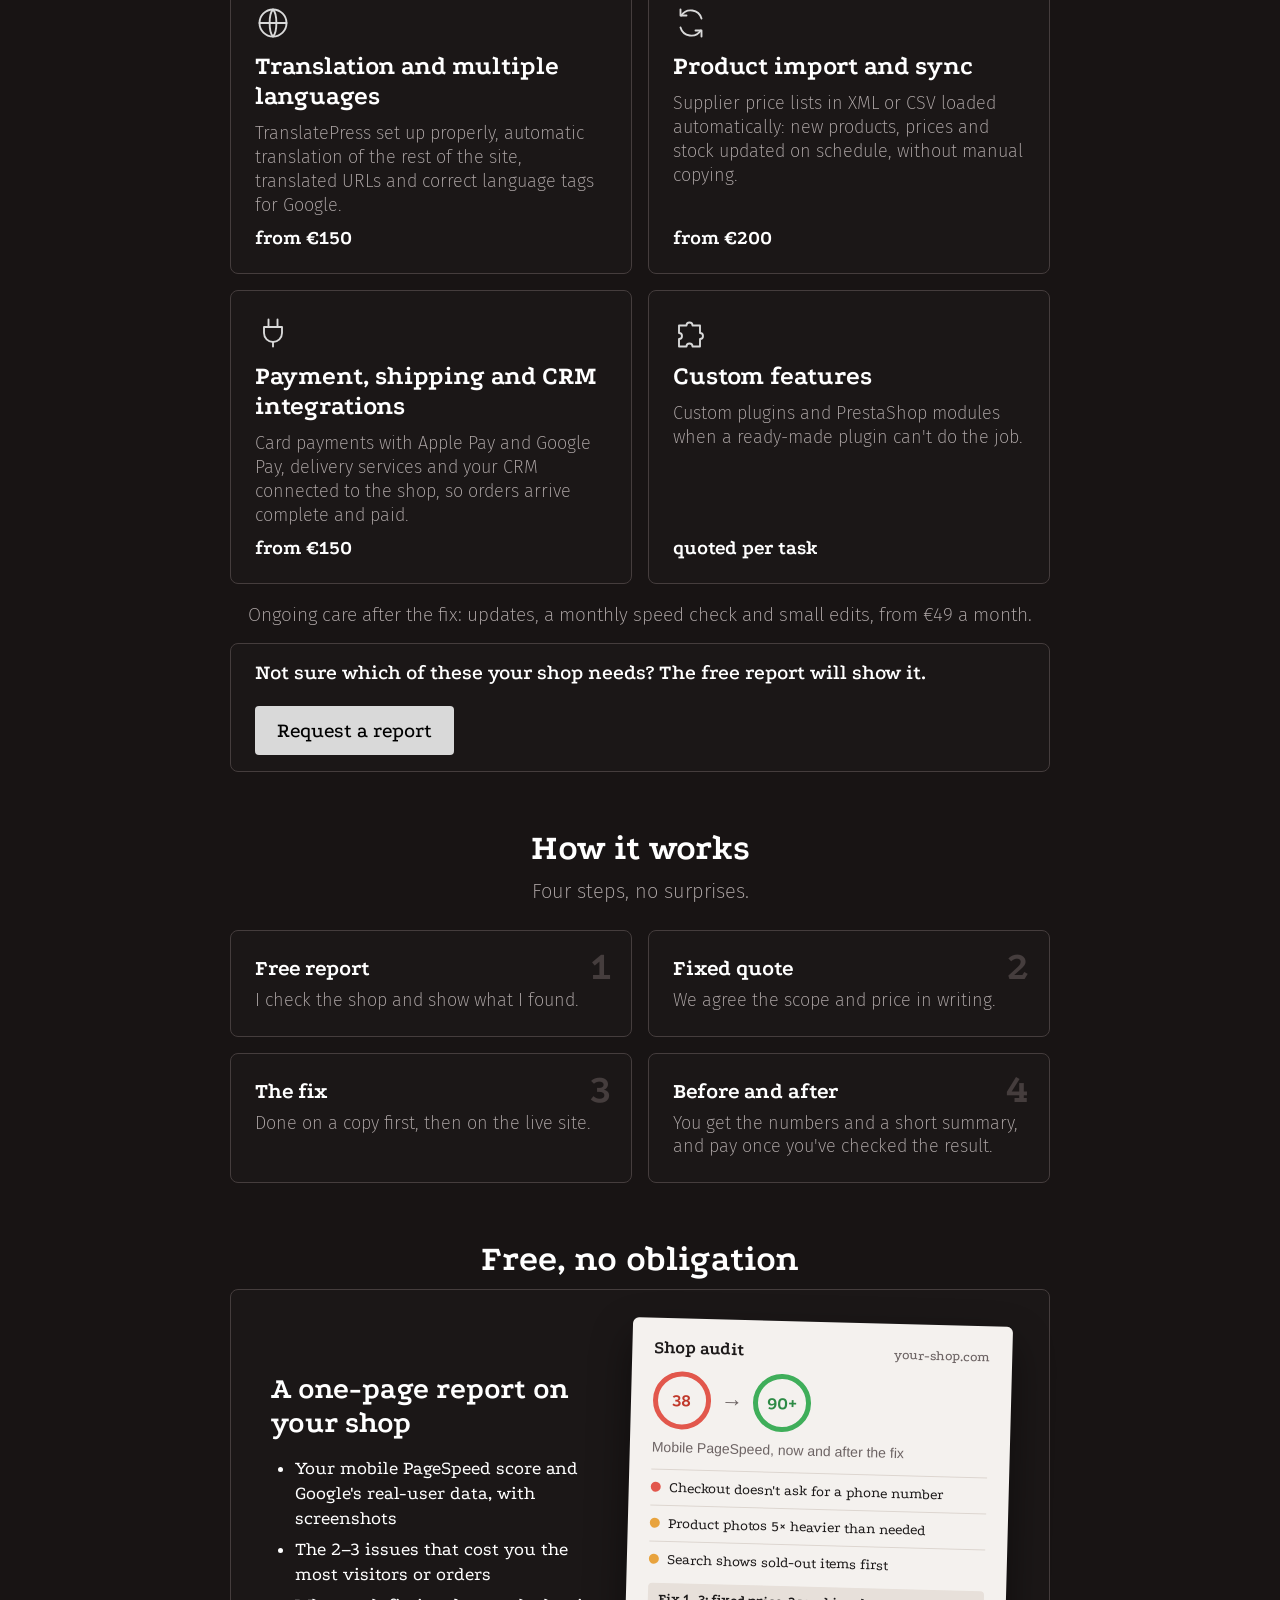
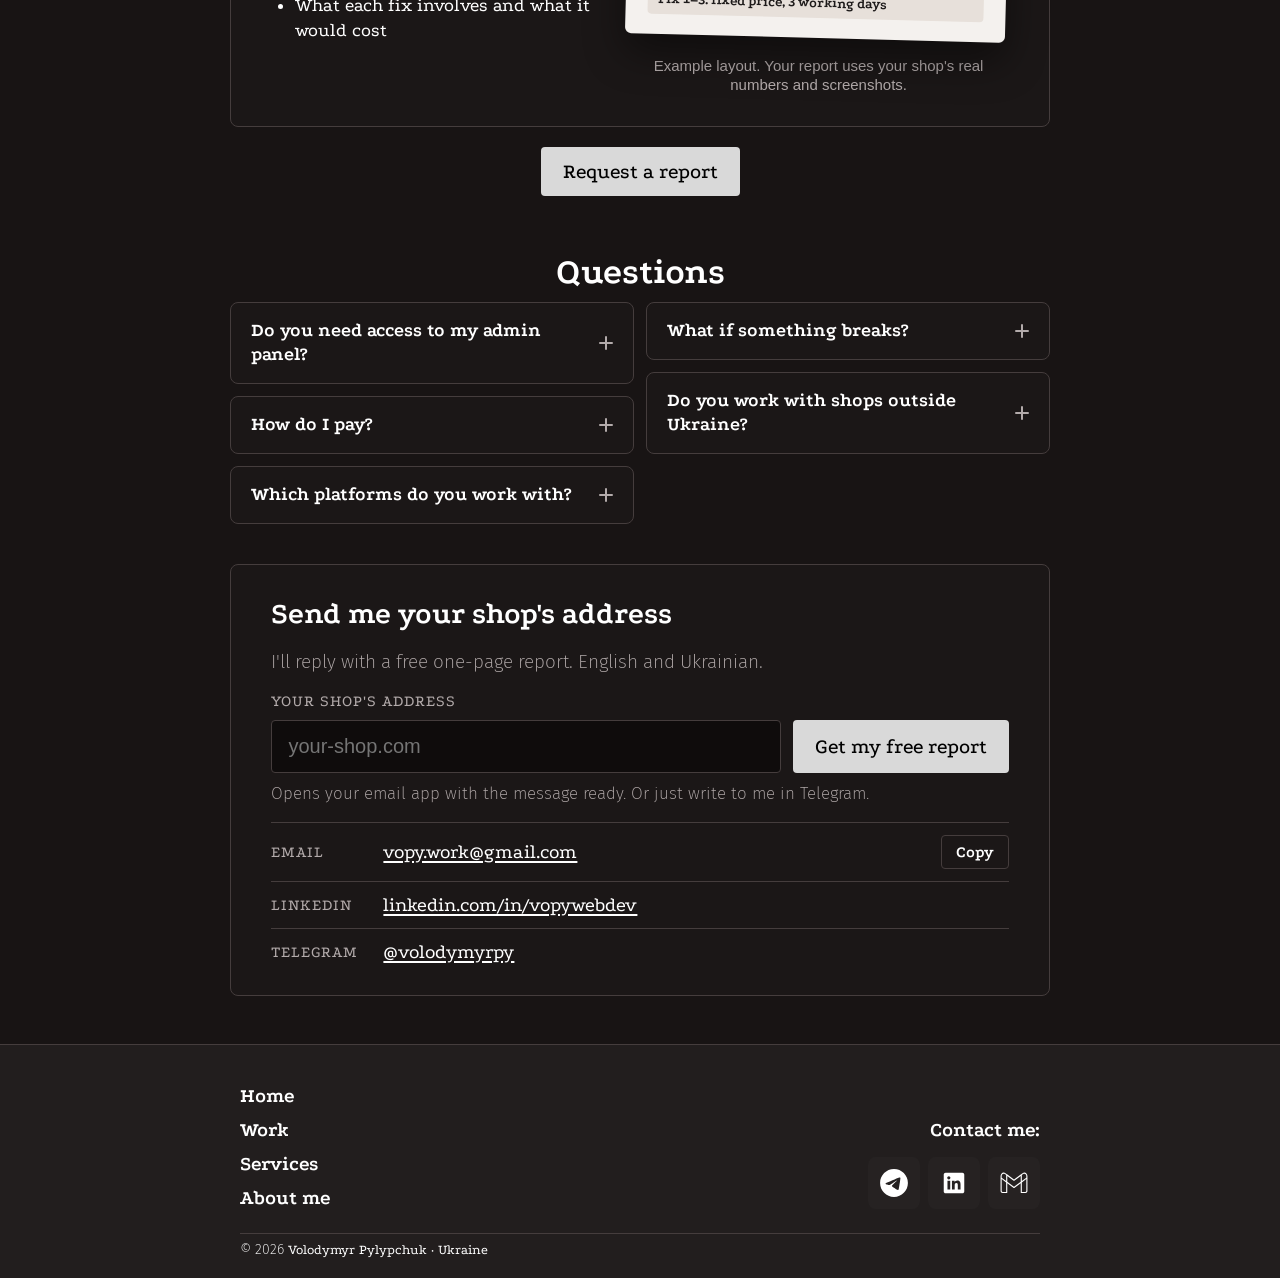
==== commit eb1214ef: "Four more services: key pages polish, translation, product import, integrations Services grid become" ====
--- a/index.html
+++ b/index.html
@@ -171,7 +171,7 @@
         <div id="services"></div>
         <h3 class="before-projects-label" data-l="en">What I fix</h3><h3 class="before-projects-label" data-l="uk">Що я виправляю</h3>
         <p class="section-sub" data-l="en">Fixed price, agreed before I start.</p><p class="section-sub" data-l="uk">Фіксована ціна, погоджена до початку.</p>
-        <div class="cards two">
+        <div class="cards four">
           <article class="card panel">
             <svg viewBox="0 0 48 48" class="svc-icon" aria-hidden="true"><rect x="13" y="4" width="22" height="40" rx="4"/><path d="M19 36h10"/><path d="M18 22a6 6 0 0 1 12 0" /><path d="M24 22l4-4"/></svg>
             <h3 data-l="en">Slow mobile site</h3><h3 data-l="uk">Повільна мобільна версія</h3>
@@ -191,9 +191,33 @@
             <span class="price" data-l="en">from €150</span><span class="price" data-l="uk">від 5 000 грн</span>
           </article>
           <article class="card panel">
+            <svg viewBox="0 0 48 48" class="svc-icon" aria-hidden="true"><rect x="6" y="6" width="36" height="36" rx="4"/><path d="M6 16h36"/><path d="M18 16v26"/><path d="M24 24h12M24 31h8"/></svg>
+            <h3 data-l="en">Product page, cart and mobile polish</h3><h3 data-l="uk">Доопрацювання ключових сторінок</h3>
+            <p data-l="en">Spacing, layout, squashed photos and small bugs on the pages where people decide to buy. No full redesign needed.</p><p data-l="uk">Картка товару, кошик і мобільна версія: відступи, сітка, сплющені фото й дрібні баги там, де людина вирішує купити. Без повного редизайну.</p>
+            <span class="price" data-l="en">from €250</span><span class="price" data-l="uk">від 6 000 грн</span>
+          </article>
+          <article class="card panel">
+            <svg viewBox="0 0 48 48" class="svc-icon" aria-hidden="true"><circle cx="24" cy="24" r="18"/><path d="M6 24h36"/><path d="M24 6c-6 6-6 30 0 36M24 6c6 6 6 30 0 36"/></svg>
+            <h3 data-l="en">Translation and multiple languages</h3><h3 data-l="uk">Переклад і мультимовність</h3>
+            <p data-l="en">TranslatePress set up properly, automatic translation of the rest of the site, translated URLs and correct language tags for Google.</p><p data-l="uk">Налаштування TranslatePress, автоматичний переклад решти сайту, перекладені адреси сторінок і правильні мовні теги для Google.</p>
+            <span class="price" data-l="en">from €150</span><span class="price" data-l="uk">від 4 000 грн</span>
+          </article>
+          <article class="card panel">
+            <svg viewBox="0 0 48 48" class="svc-icon" aria-hidden="true"><path d="M38 18A15 15 0 0 0 11 14"/><path d="M10 6v8h8"/><path d="M10 30a15 15 0 0 0 27 4"/><path d="M38 42v-8h-8"/></svg>
+            <h3 data-l="en">Product import and sync</h3><h3 data-l="uk">Імпорт і синхронізація товарів</h3>
+            <p data-l="en">Supplier price lists in XML or CSV loaded automatically: new products, prices and stock updated on schedule, without manual copying.</p><p data-l="uk">Прайси постачальників у XML чи CSV завантажуються автоматично: нові товари, ціни й залишки оновлюються за розкладом, без ручного копіювання.</p>
+            <span class="price" data-l="en">from €200</span><span class="price" data-l="uk">від 5 000 грн</span>
+          </article>
+          <article class="card panel">
+            <svg viewBox="0 0 48 48" class="svc-icon" aria-hidden="true"><path d="M18 6v10M30 6v10"/><path d="M12 16h24v8a12 12 0 0 1-24 0z"/><path d="M24 36v6"/></svg>
+            <h3 data-l="en">Payment, shipping and CRM integrations</h3><h3 data-l="uk">Інтеграції оплати, доставки й CRM</h3>
+            <p data-l="en">Card payments with Apple Pay and Google Pay, delivery services and your CRM connected to the shop, so orders arrive complete and paid.</p><p data-l="uk">Нова Пошта й Укрпошта з вибором відділення, monobank і LiqPay, KeyCRM чи SalesDrive: замовлення приходять повними й оплаченими.</p>
+            <span class="price" data-l="en">from €150</span><span class="price" data-l="uk">від 4 000 грн</span>
+          </article>
+          <article class="card panel">
             <svg viewBox="0 0 48 48" class="svc-icon" aria-hidden="true"><path d="M8 14h10a4 4 0 1 1 8 0h10v10a4 4 0 1 1 0 8v10H26a4 4 0 1 0-8 0H8V32a4 4 0 1 0 0-8z"/></svg>
-            <h3 data-l="en">Custom features and integrations</h3><h3 data-l="uk">Власний функціонал та інтеграції</h3>
-            <p data-l="en">Custom plugins, PrestaShop modules and WordPress–CRM integrations when a ready-made plugin can't do the job.</p><p data-l="uk">Власні плагіни, модулі PrestaShop та інтеграції WordPress з CRM, коли готовий плагін не справляється.</p>
+            <h3 data-l="en">Custom features</h3><h3 data-l="uk">Власний функціонал</h3>
+            <p data-l="en">Custom plugins and PrestaShop modules when a ready-made plugin can't do the job.</p><p data-l="uk">Власні плагіни й модулі PrestaShop, коли готовий плагін не справляється.</p>
             <span class="price" data-l="en">quoted per task</span><span class="price" data-l="uk">ціна під задачу</span>
           </article>
         </div>
--- a/assets/css/style.css
+++ b/assets/css/style.css
@@ -159,7 +159,7 @@
   padding: 3px;
   background-color: var(--bg-color);
 }
-/* the light pill slides under the active language with a small overshoot */
+/* the light pill slides under the active language */
 .lang::before {
   content: '';
   position: absolute;
@@ -169,27 +169,10 @@
   width: calc(50% - 3px);
   border-radius: 999px;
   background-color: var(--grey-color);
-  transform-origin: left center;
-  transition: translate .32s cubic-bezier(.3, .8, .4, 1);
+  transition: translate .3s cubic-bezier(.4, 0, .2, 1);
 }
 body.uk .lang::before {
   translate: 100% 0;
-  transform-origin: right center;
-}
-/* the bounce is a squash against the far edge, so the pill never leaves the switch */
-.lang.ready::before { animation: lang-bounce-l .5s ease-out; }
-body.uk .lang.ready::before { animation: lang-bounce-r .5s ease-out; }
-@keyframes lang-bounce-l {
-  0%, 58% { scale: 1 1; }
-  70% { scale: .86 1; }
-  85% { scale: 1.04 1; }
-  100% { scale: 1 1; }
-}
-@keyframes lang-bounce-r {
-  0%, 58% { scale: 1 1; }
-  70% { scale: .86 1; }
-  85% { scale: 1.04 1; }
-  100% { scale: 1 1; }
 }
 .lang button {
   position: relative;
@@ -208,7 +191,7 @@
   color: black;
 }
 @media (prefers-reduced-motion: reduce) {
-  .lang::before { transition: none; animation: none !important; }
+  .lang::before { transition: none; }
 }
 
 /* header end */
@@ -424,6 +407,9 @@
 }
 .cards.two {
   grid-template-columns: repeat(2, 1fr);
+}
+.cards.four {
+  grid-template-columns: repeat(4, 1fr);
 }
 .card {
   display: flex;
@@ -784,16 +770,20 @@
   position: relative;
 }
 .faq summary::-webkit-details-marker { display: none; }
-.faq summary::after {
-  content: '+';
+.faq summary::before, .faq summary::after {
+  content: '';
   position: absolute;
-  right: 18px;
   top: 50%;
-  transform: translateY(-50%);
-  font-size: 26px;
-  color: var(--muted-color);
-}
-.faq details[open] summary::after { content: '−'; }
+  background-color: var(--muted-color);
+  border-radius: 1px;
+  transition: transform .3s ease;
+}
+.faq summary::after { right: 20px; width: 14px; height: 2px; margin-top: -1px; }
+.faq summary::before { right: 26px; width: 2px; height: 14px; margin-top: -7px; }
+.faq:not(.js-faq) details[open] summary::before,
+.faq details.expanded summary::before { transform: scaleY(0); }
+.faq details p { transition: opacity .3s ease; }
+.faq details.collapsing p { opacity: 0; }
 .faq details p {
   padding: 0 20px 18px;
   font-family: Candara, 'Fira Sans', sans-serif;
@@ -1367,6 +1357,9 @@
   .cards {
     grid-template-columns: 1fr;
   }
+  .cards.four {
+    grid-template-columns: repeat(2, 1fr);
+  }
   .steps, .facts {
     grid-template-columns: repeat(2, 1fr);
   }
@@ -1734,3 +1727,8 @@
     padding: 16px 0px;
   }
 }
+
+/* services: one column on phones (after the wider breakpoints so it wins) */
+@media only screen and (max-width: 750px) {
+  .cards.four { grid-template-columns: 1fr; }
+}
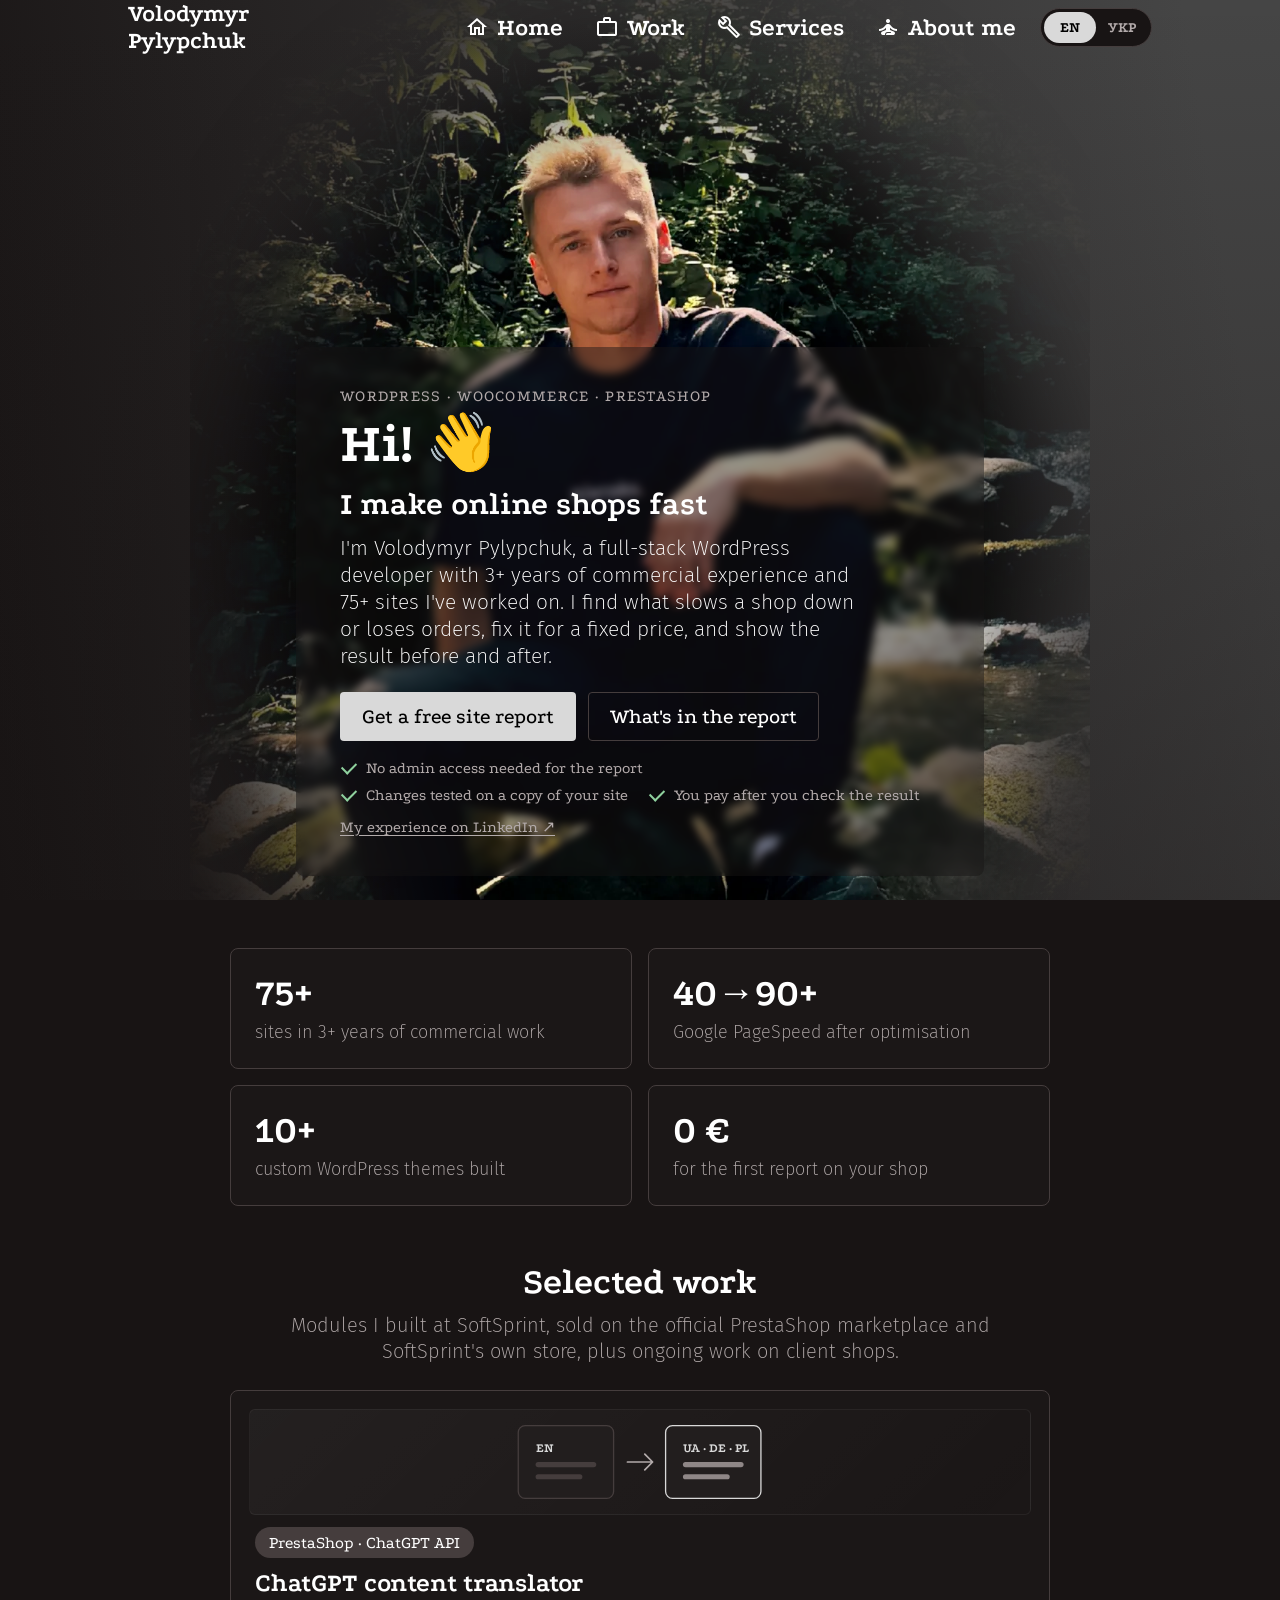
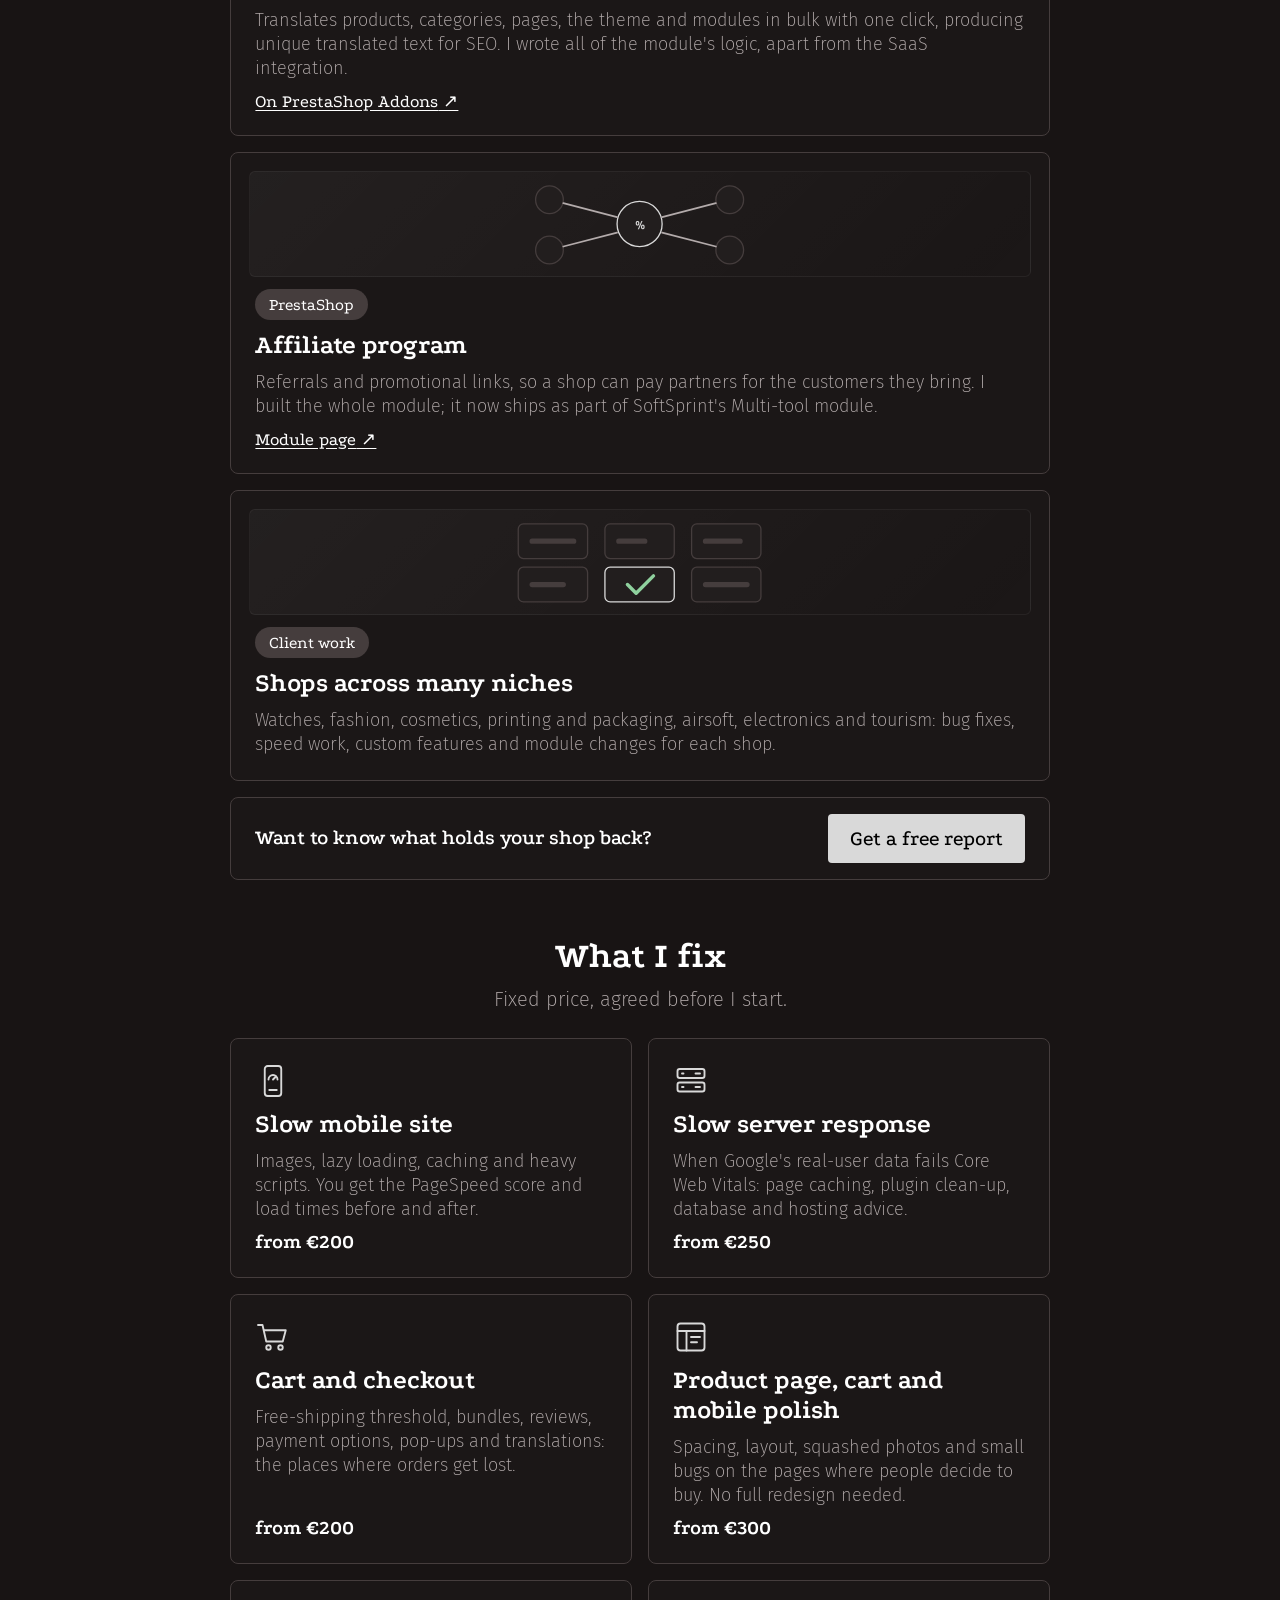
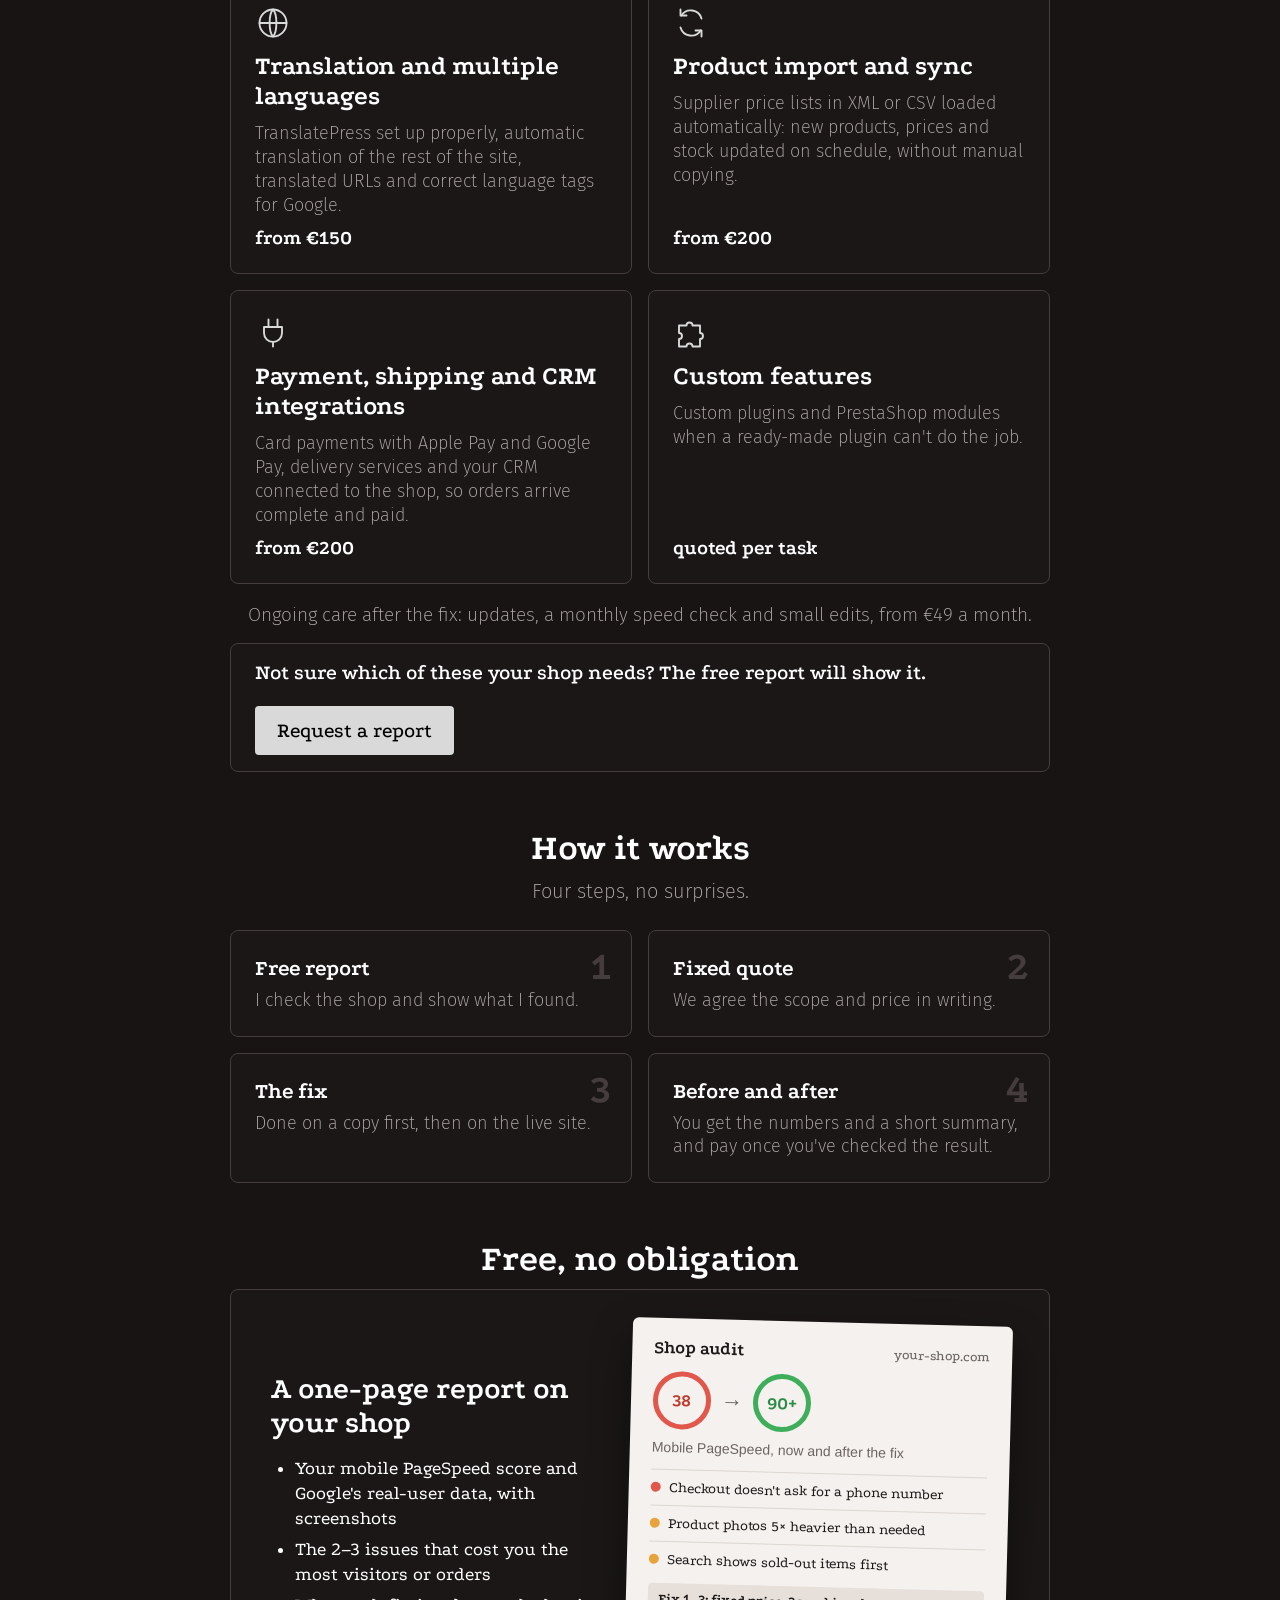
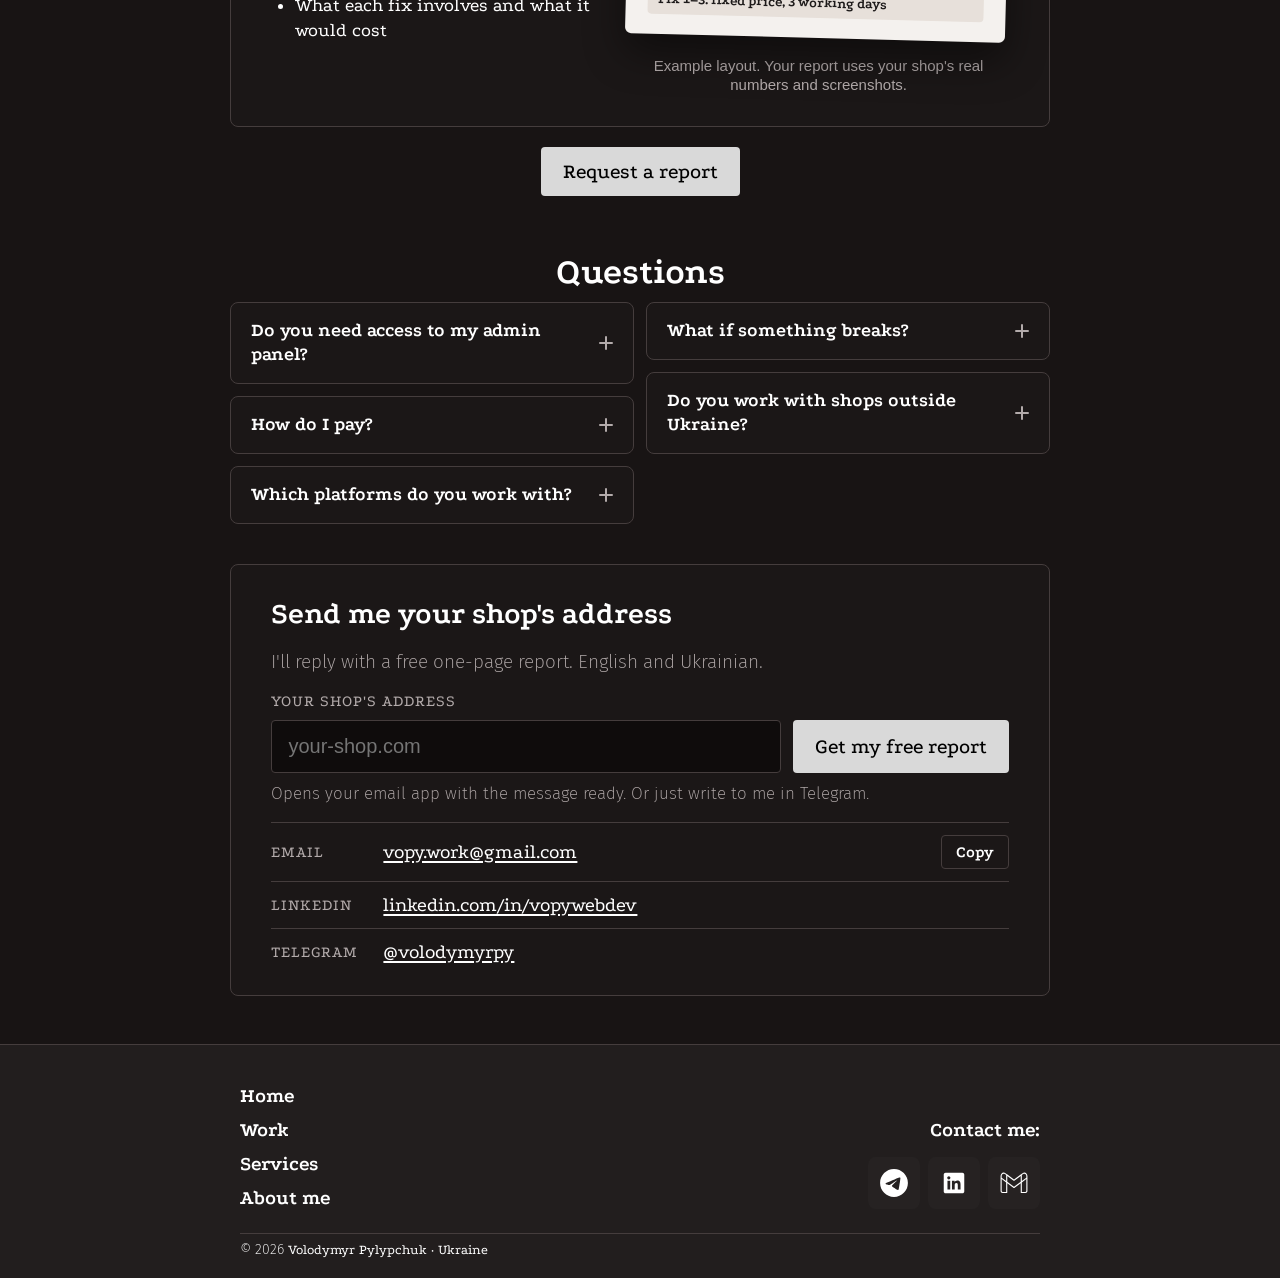
==== commit 89511b63: "Market-checked prices and GoatCounter analytics wiring - UA: mobile speed from 4 000, server from 5 " ====
--- a/index.html
+++ b/index.html
@@ -176,25 +176,25 @@
             <svg viewBox="0 0 48 48" class="svc-icon" aria-hidden="true"><rect x="13" y="4" width="22" height="40" rx="4"/><path d="M19 36h10"/><path d="M18 22a6 6 0 0 1 12 0" /><path d="M24 22l4-4"/></svg>
             <h3 data-l="en">Slow mobile site</h3><h3 data-l="uk">Повільна мобільна версія</h3>
             <p data-l="en">Images, lazy loading, caching and heavy scripts. You get the PageSpeed score and load times before and after.</p><p data-l="uk">Зображення, ліниве завантаження, кеш і важкі скрипти. Ви отримуєте оцінку PageSpeed і час завантаження до і після.</p>
-            <span class="price" data-l="en">from €150</span><span class="price" data-l="uk">від 5 000 грн</span>
+            <span class="price" data-l="en">from €200</span><span class="price" data-l="uk">від 4 000 грн</span>
           </article>
           <article class="card panel">
             <svg viewBox="0 0 48 48" class="svc-icon" aria-hidden="true"><rect x="6" y="8" width="36" height="12" rx="3"/><rect x="6" y="26" width="36" height="12" rx="3"/><path d="M12 14h2M12 32h2"/><path d="M30 14h6M30 32h6"/></svg>
             <h3 data-l="en">Slow server response</h3><h3 data-l="uk">Повільна відповідь сервера</h3>
             <p data-l="en">When Google's real-user data fails Core Web Vitals: page caching, plugin clean-up, database and hosting advice.</p><p data-l="uk">Коли реальні дані Google не проходять Core Web Vitals: кеш сторінок, чистка плагінів, база даних і поради щодо хостингу.</p>
-            <span class="price" data-l="en">from €200</span><span class="price" data-l="uk">від 7 000 грн</span>
+            <span class="price" data-l="en">from €250</span><span class="price" data-l="uk">від 5 000 грн</span>
           </article>
           <article class="card panel">
             <svg viewBox="0 0 48 48" class="svc-icon" aria-hidden="true"><path d="M4 8h6l5 22h22l4-15H13"/><circle cx="18" cy="38" r="3"/><circle cx="34" cy="38" r="3"/></svg>
             <h3 data-l="en">Cart and checkout</h3><h3 data-l="uk">Кошик і оформлення замовлення</h3>
             <p data-l="en">Free-shipping threshold, bundles, reviews, payment options, pop-ups and translations: the places where orders get lost.</p><p data-l="uk">Поріг безкоштовної доставки, набори, відгуки, способи оплати, спливні вікна й переклади: місця, де губляться замовлення.</p>
-            <span class="price" data-l="en">from €150</span><span class="price" data-l="uk">від 5 000 грн</span>
+            <span class="price" data-l="en">from €200</span><span class="price" data-l="uk">від 5 000 грн</span>
           </article>
           <article class="card panel">
             <svg viewBox="0 0 48 48" class="svc-icon" aria-hidden="true"><rect x="6" y="6" width="36" height="36" rx="4"/><path d="M6 16h36"/><path d="M18 16v26"/><path d="M24 24h12M24 31h8"/></svg>
             <h3 data-l="en">Product page, cart and mobile polish</h3><h3 data-l="uk">Доопрацювання ключових сторінок</h3>
             <p data-l="en">Spacing, layout, squashed photos and small bugs on the pages where people decide to buy. No full redesign needed.</p><p data-l="uk">Картка товару, кошик і мобільна версія: відступи, сітка, сплющені фото й дрібні баги там, де людина вирішує купити. Без повного редизайну.</p>
-            <span class="price" data-l="en">from €250</span><span class="price" data-l="uk">від 6 000 грн</span>
+            <span class="price" data-l="en">from €300</span><span class="price" data-l="uk">від 6 000 грн</span>
           </article>
           <article class="card panel">
             <svg viewBox="0 0 48 48" class="svc-icon" aria-hidden="true"><circle cx="24" cy="24" r="18"/><path d="M6 24h36"/><path d="M24 6c-6 6-6 30 0 36M24 6c6 6 6 30 0 36"/></svg>
@@ -206,13 +206,13 @@
             <svg viewBox="0 0 48 48" class="svc-icon" aria-hidden="true"><path d="M38 18A15 15 0 0 0 11 14"/><path d="M10 6v8h8"/><path d="M10 30a15 15 0 0 0 27 4"/><path d="M38 42v-8h-8"/></svg>
             <h3 data-l="en">Product import and sync</h3><h3 data-l="uk">Імпорт і синхронізація товарів</h3>
             <p data-l="en">Supplier price lists in XML or CSV loaded automatically: new products, prices and stock updated on schedule, without manual copying.</p><p data-l="uk">Прайси постачальників у XML чи CSV завантажуються автоматично: нові товари, ціни й залишки оновлюються за розкладом, без ручного копіювання.</p>
-            <span class="price" data-l="en">from €200</span><span class="price" data-l="uk">від 5 000 грн</span>
+            <span class="price" data-l="en">from €200</span><span class="price" data-l="uk">від 4 000 грн</span>
           </article>
           <article class="card panel">
             <svg viewBox="0 0 48 48" class="svc-icon" aria-hidden="true"><path d="M18 6v10M30 6v10"/><path d="M12 16h24v8a12 12 0 0 1-24 0z"/><path d="M24 36v6"/></svg>
             <h3 data-l="en">Payment, shipping and CRM integrations</h3><h3 data-l="uk">Інтеграції оплати, доставки й CRM</h3>
             <p data-l="en">Card payments with Apple Pay and Google Pay, delivery services and your CRM connected to the shop, so orders arrive complete and paid.</p><p data-l="uk">Нова Пошта й Укрпошта з вибором відділення, monobank і LiqPay, KeyCRM чи SalesDrive: замовлення приходять повними й оплаченими.</p>
-            <span class="price" data-l="en">from €150</span><span class="price" data-l="uk">від 4 000 грн</span>
+            <span class="price" data-l="en">from €200</span><span class="price" data-l="uk">від 4 000 грн</span>
           </article>
           <article class="card panel">
             <svg viewBox="0 0 48 48" class="svc-icon" aria-hidden="true"><path d="M8 14h10a4 4 0 1 1 8 0h10v10a4 4 0 1 1 0 8v10H26a4 4 0 1 0-8 0H8V32a4 4 0 1 0 0-8z"/></svg>
